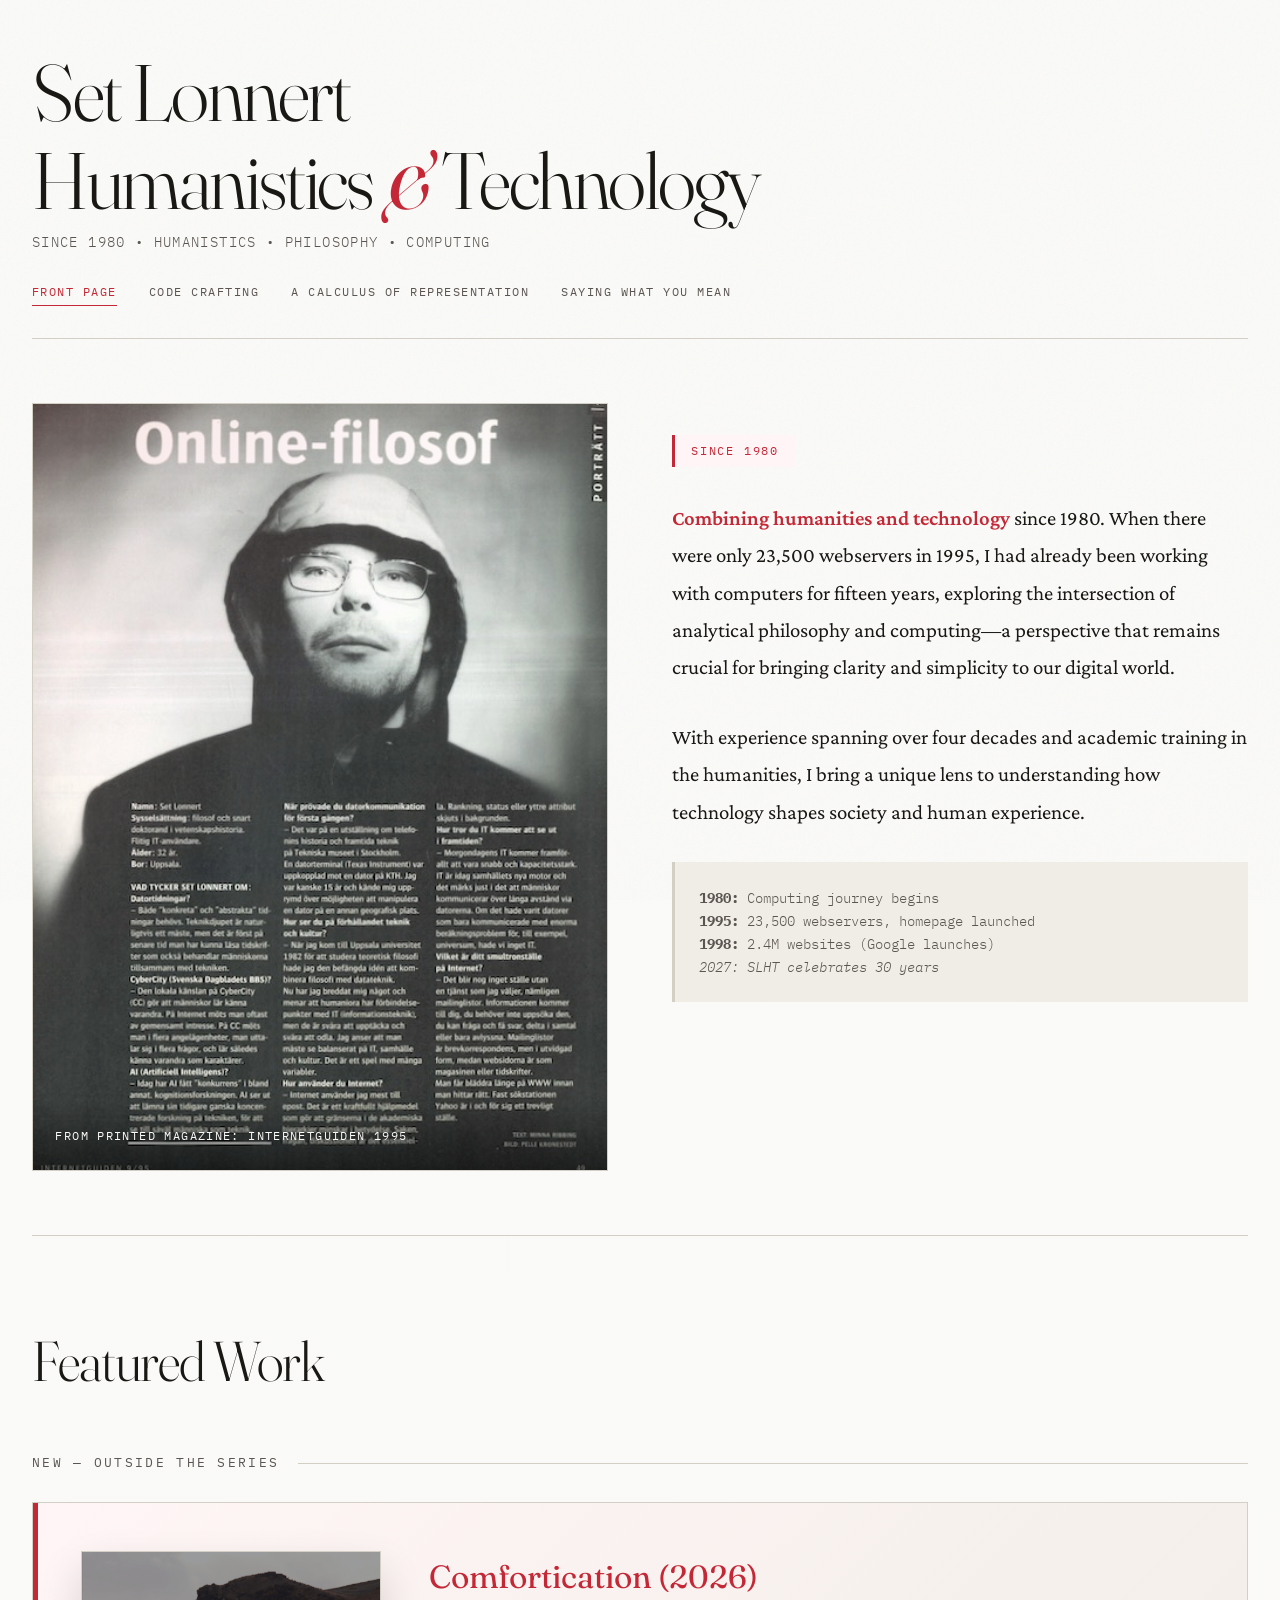
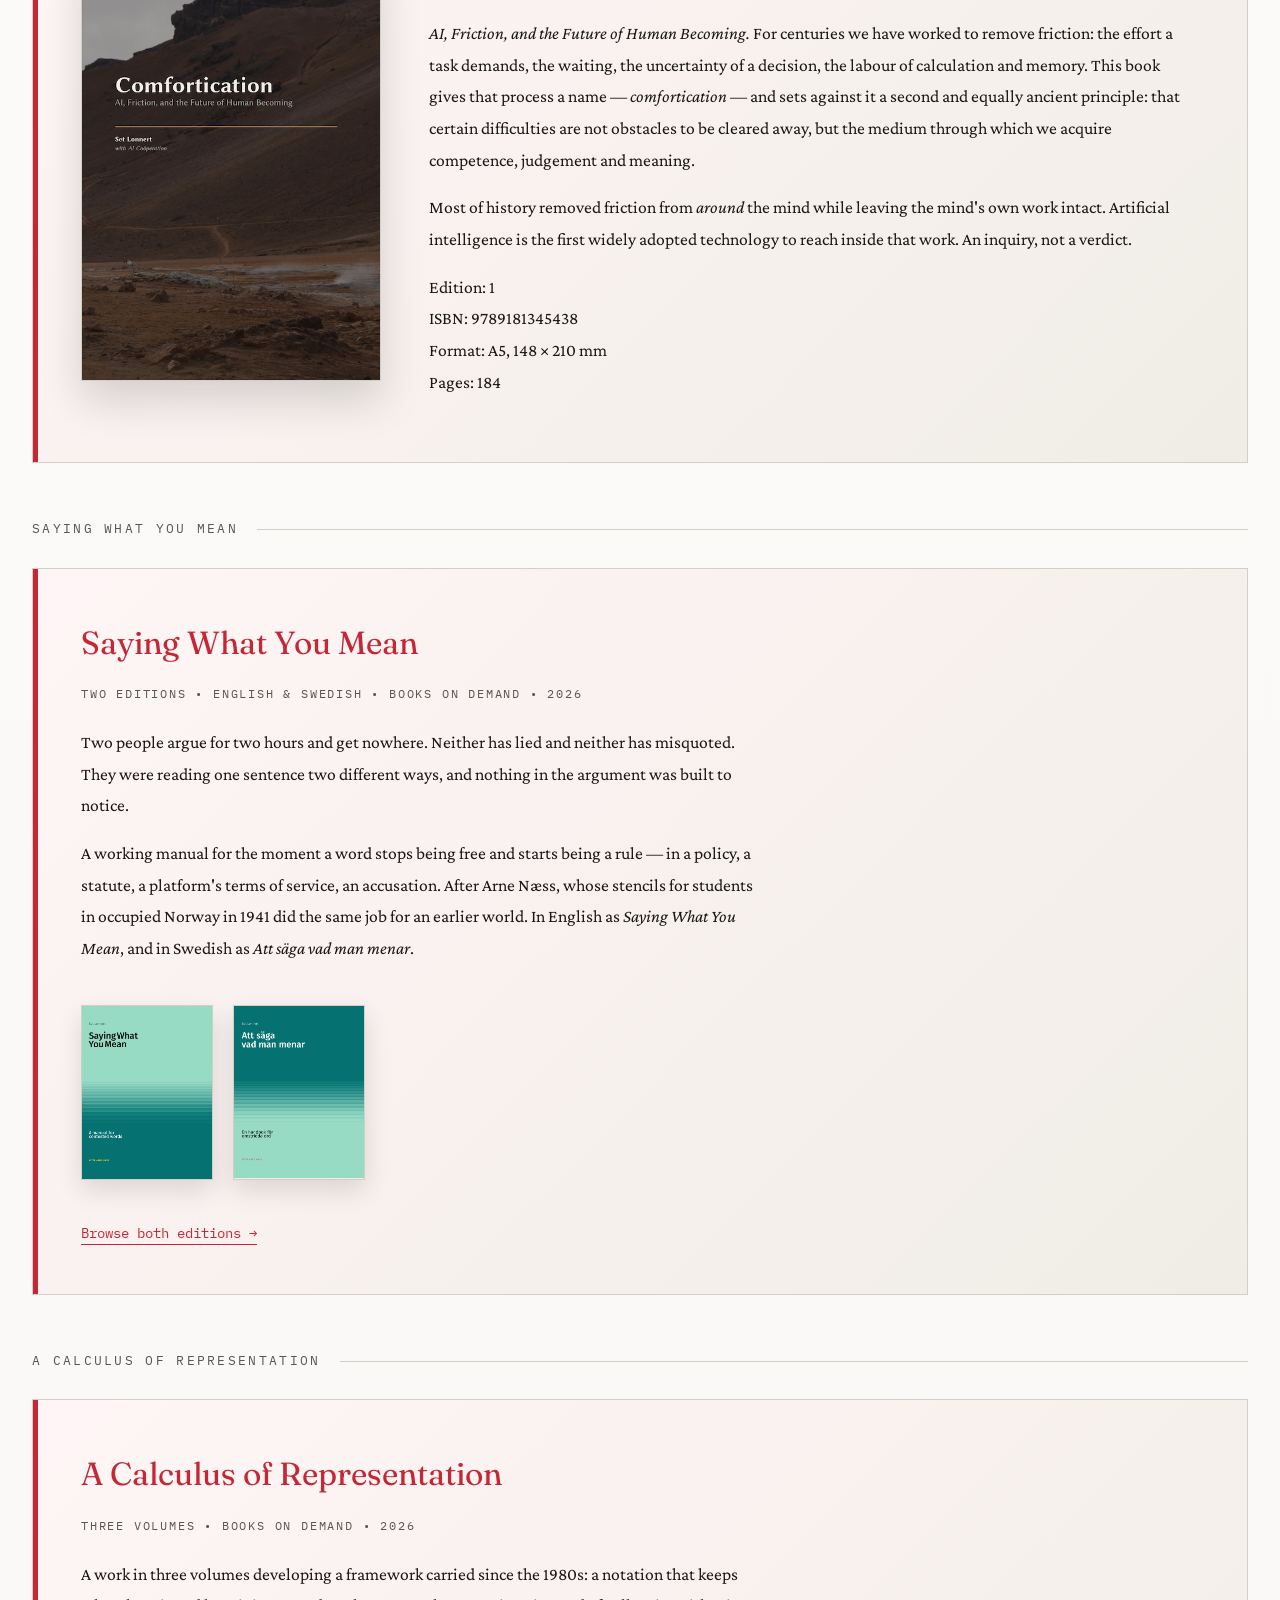
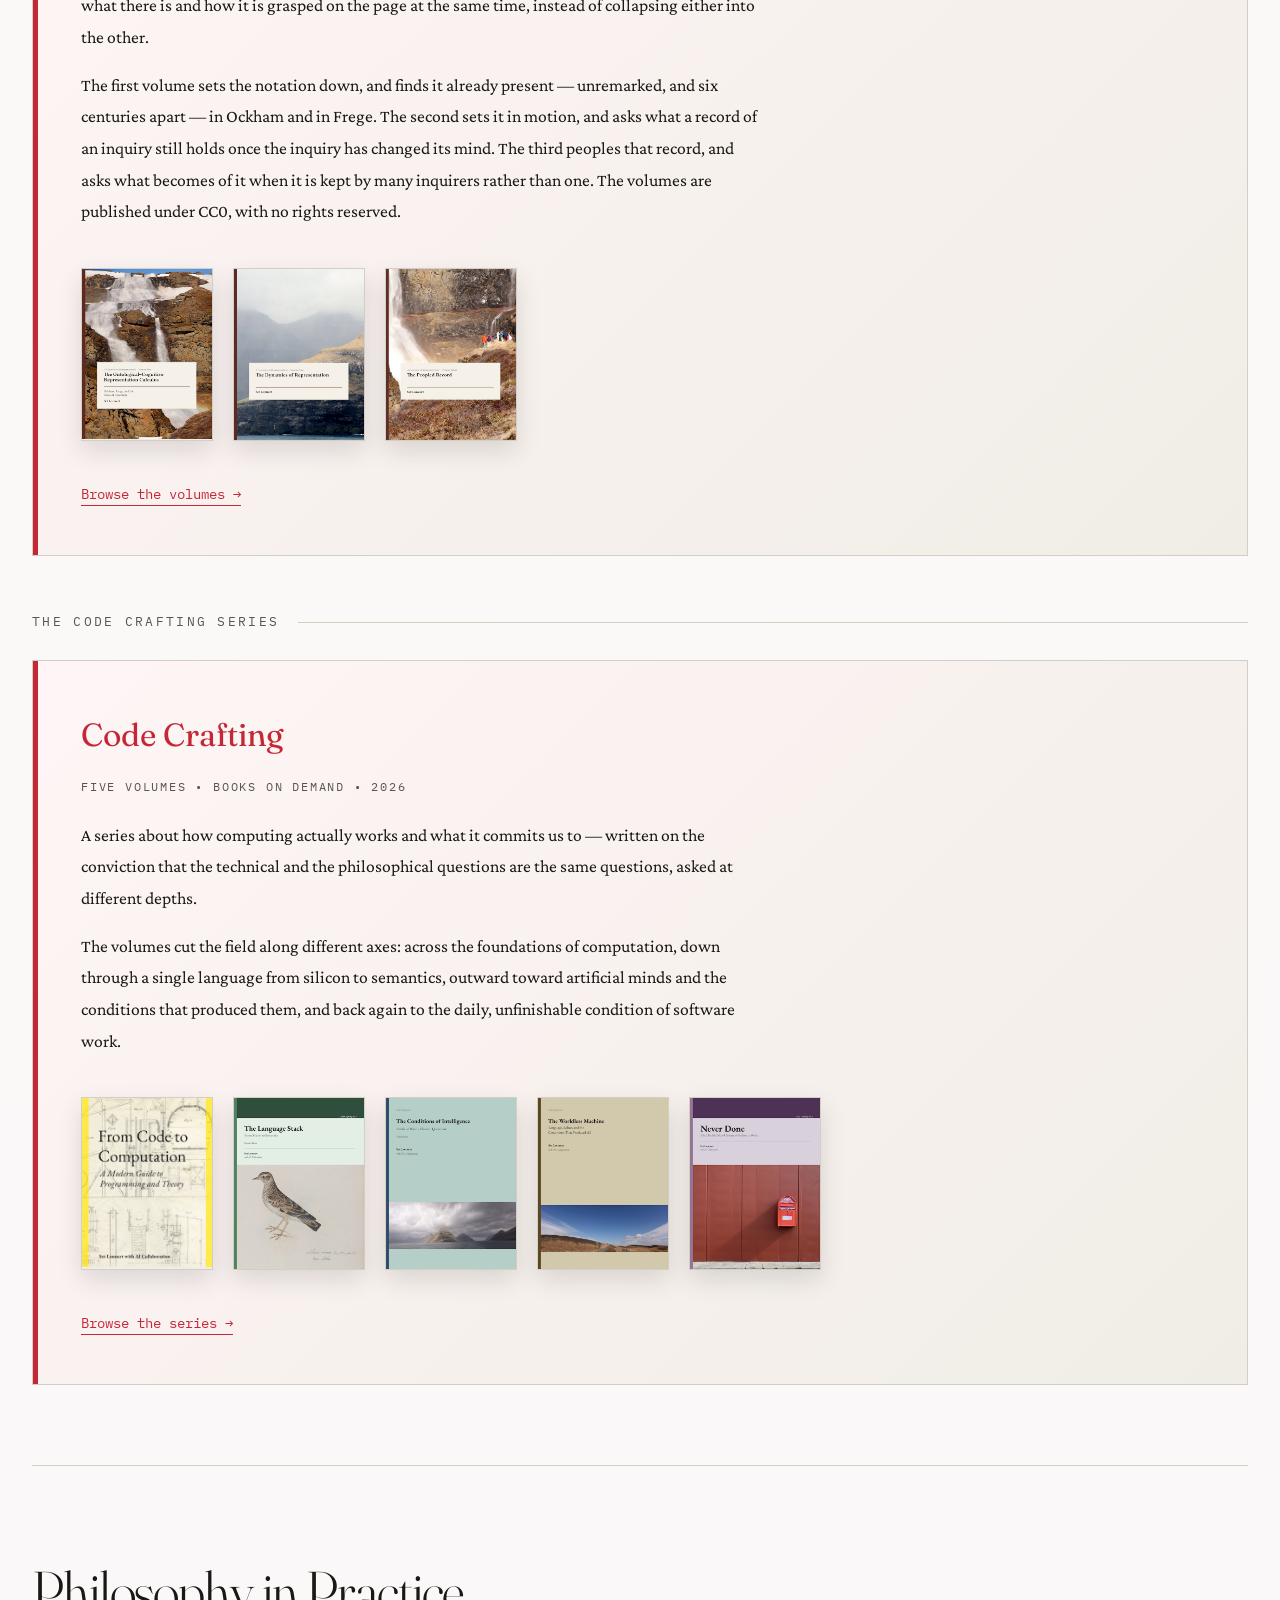
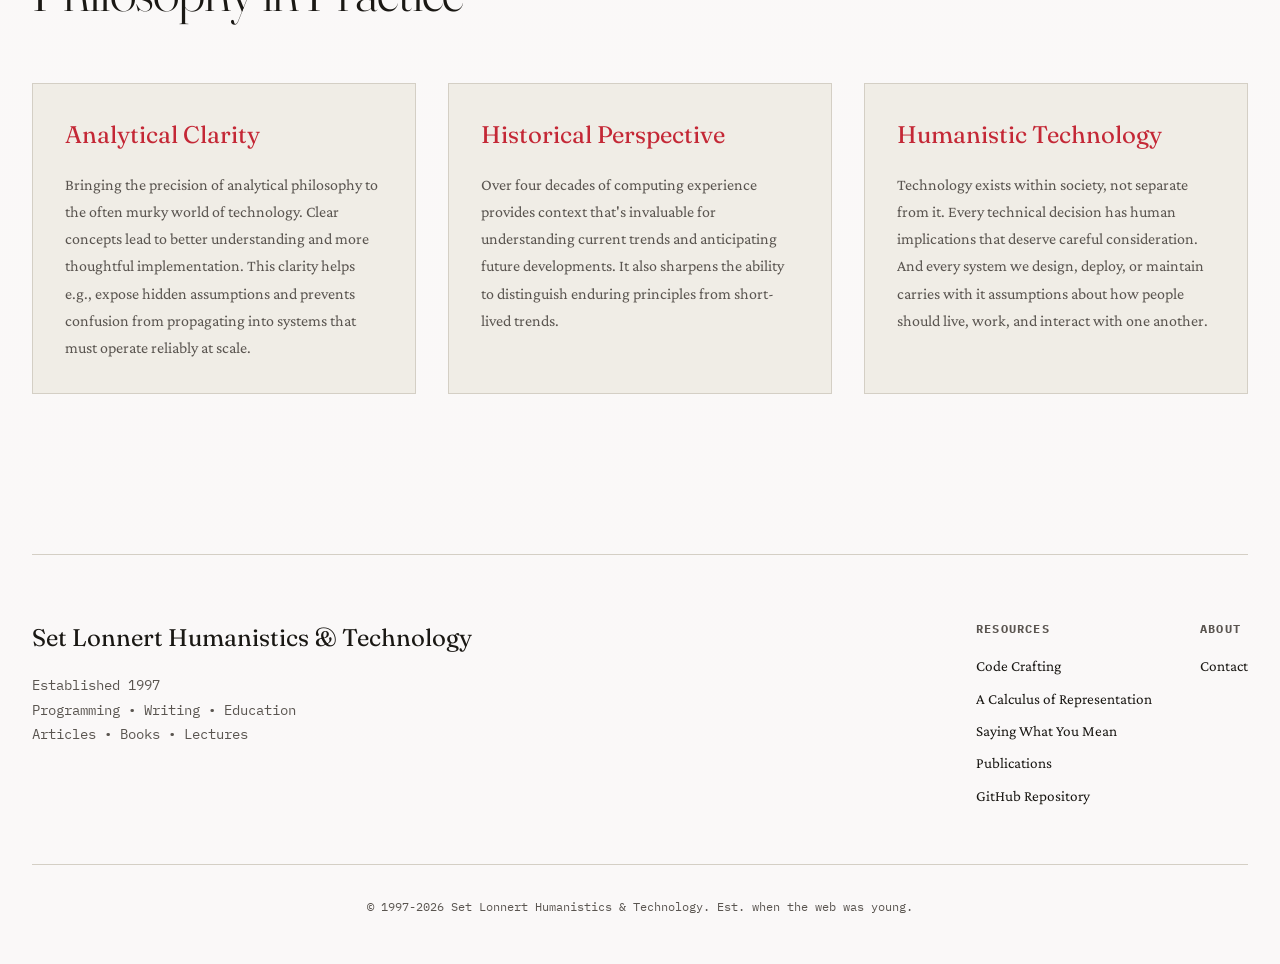
==== index.html @ b5f400db "Update index.html" ====
<!DOCTYPE html>
<html lang="en">
<head>
    <meta charset="UTF-8">
    <meta name="viewport" content="width=device-width, initial-scale=1.0">
    <title>Set Lonnert - Humanistics & Technology</title>
    <link rel="preconnect" href="https://fonts.googleapis.com">
    <link rel="preconnect" href="https://fonts.gstatic.com" crossorigin>
    <link href="https://fonts.googleapis.com/css2?family=Fraunces:ital,opsz,wght@0,9..144,300;0,9..144,400;0,9..144,600;1,9..144,300&family=IBM+Plex+Mono:wght@300;400;500&family=Crimson+Pro:wght@300;400;600&display=swap" rel="stylesheet">
    <link rel="stylesheet" href="assets/css/site.css">
</head>
<body>
    <div class="container">
        <header>
            <h1 class="site-title">Set Lonnert<br>Humanistics <span class="ampersand">&</span> Technology</h1>
            <p class="site-subtitle">Since 1980 • Humanistics • Philosophy • Computing</p>
            <nav class="site-nav">
                <a href="index.html" aria-current="page">Front Page</a>
                <a href="code-crafting.html">Code Crafting</a>
                <a href="calculus-representation.html">A Calculus of Representation</a>
                <a href="saying.html">Saying What You Mean</a>
            </nav>
        </header>

        <section class="hero">
            <div class="hero-image">
                <img src="https://feyerabend.github.io/assets/images/set.jpg" alt="Set Lonnert">
                <div class="hero-image-caption"><span>From Printed Magazine: Internetguiden 1995</span></div>
            </div>
            <div class="hero-content">
                <span class="intro-label">Since 1980</span>
                <p class="intro-text">
                    <strong>Combining humanities and technology</strong> since 1980. 
                    When there were only 23,500 webservers in 1995, I had already been working with computers 
                    for fifteen years, exploring the intersection of analytical philosophy and computing—a 
                    perspective that remains crucial for bringing clarity and simplicity to our digital world.
                </p>
                <p class="intro-text">
                    With experience spanning over four decades and academic training in the humanities, 
                    I bring a unique lens to understanding how technology shapes society and human experience.
                </p>
                <div class="timeline-note">
                    <strong>1980:</strong> Computing journey begins<br>
                    <strong>1995:</strong> 23,500 webservers, homepage launched<br>
                    <strong>1998:</strong> 2.4M websites (Google launches)<br>
                    <em>2027:</em> <em>SLHT celebrates 30 years</em><br>
                </div>
            </div>
        </section>

        <section class="featured">
            <h2 class="section-header">Featured Work</h2>

            <h3 class="featured-group-label">New — Outside the Series</h3>

            <div class="featured-book" id="comfortication">
                <div class="book-cover-wrap">
                    <!-- <span class="coming-soon-badge">Coming Soon</span> -->
                    <!-- <span class="draft-badge">Planned</span> -->
                    <div class="book-cover" style="cursor: default;">
                        <img src="assets/images/cover-comfortication.png" alt="Comfortication - cover">
                    </div>
                </div>
                <div class="book-details">
                    <h3>Comfortication (2026)</h3>
                    <p>
                        <em>AI, Friction, and the Future of Human Becoming.</em>
                        For centuries we have worked to remove friction: the effort a task demands,
                        the waiting, the uncertainty of a decision, the labour of calculation and
                        memory. This book gives that process a name — <em>comfortication</em> — and
                        sets against it a second and equally ancient principle: that certain
                        difficulties are not obstacles to be cleared away, but the medium through
                        which we acquire competence, judgement and meaning.
                    </p>
                    <p>
                        Most of history removed friction from <em>around</em> the mind while leaving
                        the mind's own work intact. Artificial intelligence is the first widely
                        adopted technology to reach inside that work. An inquiry, not a verdict.
                    </p>
                    <p>
                        Edition: 1<br />
                        ISBN: 9789181345438<br />
                        Format: A5, 148 × 210 mm<br />
                        Pages: 184<br />
                    </p>
                </div>
            </div>

            <h3 class="featured-group-label">Saying What You Mean</h3>

            <div class="series-card" id="saying">
                <h3>Saying What You Mean</h3>
                <span class="series-count">Two editions • English &amp; Swedish • Books on Demand • 2026</span>
                <p>
                    Two people argue for two hours and get nowhere. Neither has lied and
                    neither has misquoted. They were reading one sentence two different
                    ways, and nothing in the argument was built to notice.
                </p>
                <p>
                    A working manual for the moment a word stops being free and starts being
                    a rule — in a policy, a statute, a platform's terms of service, an
                    accusation. After Arne N&aelig;ss, whose stencils for students in occupied
                    Norway in 1941 did the same job for an earlier world. In English as
                    <em>Saying What You Mean</em>, and in Swedish as <em>Att säga vad man
                    menar</em>.
                </p>

                <div class="cover-strip">
                    <a href="saying.html#saying" title="Saying What You Mean">
                        <img src="assets/images/cover-saying.png" alt="Saying What You Mean - cover">
                    </a>
                    <a href="saying.html#att-saga" title="Att säga vad man menar">
                        <img src="assets/images/cover-att-saga.png" alt="Att säga vad man menar - cover">
                    </a>
                </div>

                <a href="saying.html">Browse both editions →</a>
            </div>

            <h3 class="featured-group-label">A Calculus of Representation</h3>

            <div class="series-card" id="calculus">
                <h3>A Calculus of Representation</h3>
                <span class="series-count">Three volumes • Books on Demand • 2026</span>
                <p>
                    A work in three volumes developing a framework carried since the 1980s: a
                    notation that keeps what there is and how it is grasped on the page at
                    the same time, instead of collapsing either into the other.
                </p>
                <p>
                    The first volume sets the notation down, and finds it already present —
                    unremarked, and six centuries apart — in Ockham and in Frege. The second
                    sets it in motion, and asks what a record of an inquiry still holds once
                    the inquiry has changed its mind. The third peoples that record, and asks
                    what becomes of it when it is kept by many inquirers rather than one.
                    The volumes are published under CC0, with no rights reserved.
                </p>

                <div class="cover-strip">
                    <a href="calculus-representation.html" title="The Ontological–Cognitive Representation Calculus">
                        <img src="assets/images/cover-ocrc-i.png" alt="The Ontological–Cognitive Representation Calculus - cover">
                    </a>
                    <a href="calculus-representation.html" title="The Dynamics of Representation">
                        <img src="assets/images/cover-ocrc-ii.png" alt="The Dynamics of Representation - cover">
                    </a>
                    <a href="calculus-representation.html" title="The Peopled Record">
                        <img src="assets/images/cover-ocrc-iii.png" alt="The Peopled Record - cover">
                    </a>
                </div>

                <a href="calculus-representation.html">Browse the volumes →</a>
            </div>

            <h3 class="featured-group-label">The Code Crafting Series</h3>

            <div class="series-card">
                <h3>Code Crafting</h3>
                <span class="series-count">Five volumes • Books on Demand • 2026</span>
                <p>
                    A series about how computing actually works and what it commits us to —
                    written on the conviction that the technical and the philosophical questions
                    are the same questions, asked at different depths.
                </p>
                <p>
                    The volumes cut the field along different axes: across the foundations of
                    computation, down through a single language from silicon to semantics,
                    outward toward artificial minds and the conditions that produced them, and
                    back again to the daily, unfinishable condition of software work.
                </p>

                <div class="cover-strip">
                    <a href="code-crafting.html" title="From Code to Computation">
                        <img src="assets/images/omslag.jpg" alt="From Code to Computation - cover">
                    </a>
                    <a href="code-crafting.html" title="The Language Stack">
                        <img src="assets/images/cover4.png" alt="The Language Stack - cover">
                    </a>
                    <a href="code-crafting.html" title="The Conditions of Intelligence">
                        <img src="assets/images/cover2.png" alt="The Conditions of Intelligence - cover">
                    </a>
                    <a href="code-crafting.html" title="The Worldless Machine">
                        <img src="assets/images/cover3.png" alt="The Worldless Machine - cover">
                    </a>
                    <a href="code-crafting.html" title="Never Done">
                        <img src="assets/images/cover5.png" alt="Never Done - cover">
                    </a>
                </div>

                <a href="code-crafting.html">Browse the series →</a>
            </div>
        </section>

        <section class="philosophy">
            <h2 class="section-header">Philosophy in Practice</h2>
            <div class="philosophy-grid">
                <div class="philosophy-card">
                    <h3>Analytical Clarity</h3>
                    <p>
                        Bringing the precision of analytical philosophy to the often murky world of technology. 
                        Clear concepts lead to better understanding and more thoughtful implementation.
                        This clarity helps e.g., expose hidden assumptions and prevents confusion from propagating
                        into systems that must operate reliably at scale.
                    </p>
                </div>
                <div class="philosophy-card">
                    <h3>Historical Perspective</h3>
                    <p>
                        Over four decades of computing experience provides context that's invaluable for 
                        understanding current trends and anticipating future developments.
                        It also sharpens the ability to distinguish enduring principles from short-lived trends.
                    </p>
                </div>
                <div class="philosophy-card">
                    <h3>Humanistic Technology</h3>
                    <p>
                        Technology exists within society, not separate from it. Every technical decision
                        has human implications that deserve careful consideration. And every system we design,
                        deploy, or maintain carries with it assumptions about how people should live, work,
                        and interact with one another.
                    </p>
                </div>
            </div>
        </section>

        <footer>
            <div class="footer-content">
                <div class="footer-brand">
                    <h4>Set Lonnert Humanistics & Technology</h4>
                    <p>
                        Established 1997<br>
                        Programming • Writing • Education<br>
                        Articles • Books • Lectures
                    </p>
                </div>
                <div class="footer-links">
                    <div class="footer-column">
                        <h5>Resources</h5>
                        <a href="code-crafting.html">Code Crafting</a>
                        <a href="calculus-representation.html">A Calculus of Representation</a>
                        <a href="saying.html">Saying What You Mean</a>
                        <a href="https://feyerabend.github.io/assets/pdfs/publ.pdf" target="_blank">Publications</a>
                        <a href="https://github.com/Feyerabend/cc/tree/main" target="_blank">GitHub Repository</a>
                    </div>
                    <div class="footer-column">
                        <h5>About</h5>
                        <!--<a href="#">Background</a>-->
                        <a href="mailto:setlonnert@gmail.com">Contact</a>
                    </div>
                </div>
            </div>
            <div class="copyright">
                © 1997-2026 Set Lonnert Humanistics & Technology. Est. when the web was young.
            </div>
        </footer>
    </div>

    <script src="assets/js/site.js"></script>
</body>
</html>
---- assets/css/site.css ----
/* =====================================================================
   Set Lonnert — Humanistics & Technology
   Shared stylesheet for index.html and code-crafting.html.
   Extracted from index.html so the two pages cannot drift apart.
   ===================================================================== */

:root {
    --bg-primary: #fafaf8;
    --bg-secondary: #f0ede6;
    --text-primary: #1a1814;
    --text-secondary: #5a5550;
    --accent: #c42836;
    --accent-soft: #db5a65;
    --border: #d4cfc5;
    --highlight: #fff5f6;
    --red-tint: rgba(196, 40, 54, 0.03);
    --fpw: 320px;
    --fph: 453px;
}

* {
    margin: 0;
    padding: 0;
    box-sizing: border-box;
}

body {
    font-family: 'Crimson Pro', serif;
    background: linear-gradient(180deg, var(--bg-primary) 0%, #faf8f8 100%);
    color: var(--text-primary);
    line-height: 1.6;
    overflow-x: hidden;
}

/* Animated grain texture */
body::before {
    content: '';
    position: fixed;
    top: 0;
    left: 0;
    width: 100%;
    height: 100%;
    opacity: 0.03;
    z-index: 1;
    pointer-events: none;
    background-image: url("data:image/svg+xml,%3Csvg viewBox='0 0 400 400' xmlns='http://www.w3.org/2000/svg'%3E%3Cfilter id='noiseFilter'%3E%3CfeTurbulence type='fractalNoise' baseFrequency='0.9' numOctaves='4' stitchTiles='stitch'/%3E%3C/filter%3E%3Crect width='100%25' height='100%25' filter='url(%23noiseFilter)'/%3E%3C/svg%3E");
    animation: grain 8s steps(10) infinite;
}

@keyframes grain {
    0%, 100% { transform: translate(0, 0); }
    10% { transform: translate(-5%, -10%); }
    20% { transform: translate(-15%, 5%); }
    30% { transform: translate(7%, -25%); }
    40% { transform: translate(-5%, 25%); }
    50% { transform: translate(-15%, 10%); }
    60% { transform: translate(15%, 0%); }
    70% { transform: translate(0%, 15%); }
    80% { transform: translate(3%, 35%); }
    90% { transform: translate(-10%, 10%); }
}

.container {
    max-width: 1400px;
    margin: 0 auto;
    padding: 0 2rem;
    position: relative;
    z-index: 2;
}

/* Header */
header {
    padding: 3rem 0 2rem;
    border-bottom: 1px solid var(--border);
    animation: slideDown 0.8s ease-out;
}

@keyframes slideDown {
    from {
        opacity: 0;
        transform: translateY(-20px);
    }
    to {
        opacity: 1;
        transform: translateY(0);
    }
}

.site-title {
    font-family: 'Fraunces', serif;
    font-size: clamp(2.5rem, 8vw, 5rem);
    font-weight: 300;
    letter-spacing: -0.03em;
    line-height: 1.1;
    margin-bottom: 0.5rem;
    font-variation-settings: "opsz" 144;
}

.site-title .ampersand {
    font-style: italic;
    color: var(--accent);
    font-weight: 400;
}

.site-subtitle {
    font-family: 'IBM Plex Mono', monospace;
    font-size: 0.85rem;
    font-weight: 300;
    letter-spacing: 0.1em;
    text-transform: uppercase;
    color: var(--text-secondary);
    margin-top: 0.5rem;
}

/* Hero Section */
.hero {
    padding: 4rem 0;
    display: grid;
    grid-template-columns: 1fr 1fr;
    gap: 4rem;
    align-items: start;
    animation: fadeIn 1s ease-out 0.3s both;
}

@keyframes fadeIn {
    from {
        opacity: 0;
        transform: translateY(30px);
    }
    to {
        opacity: 1;
        transform: translateY(0);
    }
}

.hero-image {
    position: relative;
    aspect-ratio: 3/4;
    overflow: hidden;
    border: 1px solid var(--border);
    background: var(--bg-secondary);
}

.hero-image img {
    width: 100%;
    height: 100%;
    object-fit: cover;
    filter: grayscale(20%) contrast(1.05);
    transition: transform 0.6s ease;
}

.hero-image:hover img {
    transform: scale(1.03);
}

.hero-image::after {
    content: '';
    position: absolute;
    top: 0;
    left: 0;
    right: 0;
    bottom: 0;
    background: linear-gradient(135deg, rgba(196, 40, 54, 0.12) 0%, transparent 50%);
    pointer-events: none;
}

.hero-image-caption {
    position: absolute;
    bottom: 0;
    left: 0;
    right: 0;
    background: linear-gradient(to top, rgba(0,0,0,0.52) 0%, transparent 100%);
    padding: 1.4rem;
    pointer-events: none;
}

.hero-image-caption span {
    font-family: 'IBM Plex Mono', monospace;
    font-size: 0.72rem;
    letter-spacing: 0.12em;
    text-transform: uppercase;
    color: #fafaf8;
}

.hero-content {
    padding-top: 2rem;
}

.intro-label {
    font-family: 'IBM Plex Mono', monospace;
    font-size: 0.75rem;
    letter-spacing: 0.15em;
    text-transform: uppercase;
    color: var(--accent);
    margin-bottom: 2rem;
    display: inline-block;
    padding: 0.4rem 1rem;
    background: var(--highlight);
    border-left: 3px solid var(--accent);
}

.intro-text {
    font-size: clamp(1.1rem, 2vw, 1.3rem);
    line-height: 1.8;
    margin-bottom: 2rem;
    color: var(--text-primary);
}

.intro-text strong {
    font-weight: 600;
    color: var(--accent);
}

.timeline-note {
    font-family: 'IBM Plex Mono', monospace;
    font-size: 0.9rem;
    color: var(--text-secondary);
    padding: 1.5rem;
    background: var(--bg-secondary);
    border-left: 3px solid var(--border);
    margin: 2rem 0;
    font-weight: 300;
}

/* Featured Work */
.featured {
    padding: 5rem 0;
    border-top: 1px solid var(--border);
    animation: fadeIn 1s ease-out 0.6s both;
}

.section-header {
    font-family: 'Fraunces', serif;
    font-size: clamp(2rem, 5vw, 3.5rem);
    font-weight: 300;
    margin-bottom: 3rem;
    letter-spacing: -0.02em;
    font-variation-settings: "opsz" 120;
}

.featured-group-label {
    font-family: 'IBM Plex Mono', monospace;
    font-size: 0.8rem;
    font-weight: 400;
    letter-spacing: 0.18em;
    text-transform: uppercase;
    color: var(--text-secondary);
    margin: 3.5rem 0 1.75rem;
    display: flex;
    align-items: center;
    gap: 1.2rem;
}

.featured-group-label::after {
    content: '';
    flex: 1;
    height: 1px;
    background: var(--border);
}

.featured-group-label:first-of-type {
    margin-top: 0;
}

.featured-book {
    display: grid;
    grid-template-columns: 300px 1fr;
    gap: 3rem;
    padding: 3rem;
    background: linear-gradient(135deg, var(--highlight) 0%, var(--bg-secondary) 100%);
    border: 1px solid var(--border);
    position: relative;
    transition: transform 0.3s ease;
    box-shadow: 0 0 0 0 rgba(196, 40, 54, 0);
}

.featured-book:hover {
    transform: translateY(-5px);
    box-shadow: 0 10px 40px rgba(196, 40, 54, 0.08);
}

.featured-book::before {
    content: '';
    position: absolute;
    top: 0;
    left: 0;
    width: 5px;
    height: 100%;
    background: var(--accent);
}

.book-cover {
    border: 1px solid var(--border);
    box-shadow: 0 20px 40px rgba(0,0,0,0.15);
    overflow: hidden;
    position: relative;
    cursor: pointer;
}

.book-cover img {
    width: 100%;
    height: auto;
    display: block;
    transition: transform 0.5s ease;
}

.book-cover:hover img {
    transform: scale(1.03);
}

.book-cover-hint {
    position: absolute;
    inset: 0;
    background: linear-gradient(to top, rgba(0,0,0,0.58) 0%, transparent 55%);
    display: flex;
    align-items: flex-end;
    padding: 1.4rem;
    opacity: 0;
    transition: opacity 0.3s ease;
    pointer-events: none;
}

.book-cover:hover .book-cover-hint {
    opacity: 1;
}

.book-cover-hint span {
    font-family: 'IBM Plex Mono', monospace;
    font-size: 0.72rem;
    letter-spacing: 0.12em;
    text-transform: uppercase;
    color: #fafaf8;
}

/* ── Flipbook modal ── */
.flip-modal {
    display: none;
    position: fixed;
    inset: 0;
    z-index: 9000;
    background: rgba(8,6,4,0.90);
    align-items: center;
    justify-content: center;
    padding: 1rem;
}

.flip-modal.open { display: flex; }

.flip-inner {
    position: relative;
    display: flex;
    flex-direction: column;
    align-items: center;
    gap: 1.2rem;
    max-width: 100%;
}

.flip-close {
    position: absolute;
    top: -2.6rem;
    right: 0;
    background: none;
    border: 1px solid rgba(255,255,255,0.22);
    color: rgba(255,255,255,0.65);
    font-size: 1.1rem;
    line-height: 1;
    padding: 0.3rem 0.8rem;
    cursor: pointer;
    font-family: 'IBM Plex Mono', monospace;
    transition: border-color 0.2s, color 0.2s;
}

.flip-close:hover { border-color: var(--accent-soft); color: #fafaf8; }

.flip-loading {
    display: flex;
    flex-direction: column;
    align-items: center;
    gap: 1rem;
    padding: 3rem 4rem;
}

.flip-prog-track {
    width: 220px;
    height: 2px;
    background: rgba(255,255,255,0.12);
    overflow: hidden;
}

.flip-prog-bar {
    height: 100%;
    width: 0%;
    background: var(--accent);
    transition: width 0.25s ease;
}

.flip-loading-msg {
    font-family: 'IBM Plex Mono', monospace;
    font-size: 0.73rem;
    color: rgba(255,255,255,0.45);
    letter-spacing: 0.08em;
}

.flip-book-wrap {
    display: none;
    flex-direction: column;
    align-items: center;
    gap: 1.2rem;
}

.flip-spread {
    display: flex;
    position: relative;
    box-shadow: 0 40px 80px rgba(0,0,0,0.55);
}

.flip-page {
    width: var(--fpw);
    height: var(--fph);
    overflow: hidden;
    background: #fefefc;
    position: relative;
    flex-shrink: 0;
}

.flip-page img {
    width: 100%;
    height: 100%;
    object-fit: contain;
    display: block;
}

.flip-pl { box-shadow: inset -5px 0 16px rgba(0,0,0,0.08); }
.flip-pr { box-shadow: inset  5px 0 16px rgba(0,0,0,0.08); }
.flip-blank { background: linear-gradient(110deg, #f4f0e8 0%, #e8e2d4 100%); }

.flip-spine {
    width: 10px;
    flex-shrink: 0;
    background: linear-gradient(90deg, #7a6a50 0%, #b89a68 45%, #7a6a50 100%);
    box-shadow: 0 0 10px rgba(0,0,0,0.4);
}

.flip-pnum {
    position: absolute;
    bottom: 9px;
    font-family: 'IBM Plex Mono', monospace;
    font-size: 0.62rem;
    color: #bbb;
    pointer-events: none;
}

.flip-pl .flip-pnum { left: 12px; }
.flip-pr .flip-pnum { right: 12px; }

.flip-leaf {
    position: absolute;
    top: 0;
    height: var(--fph);
    transform-style: preserve-3d;
    pointer-events: none;
    z-index: 20;
    will-change: transform;
}

.flip-face {
    position: absolute;
    inset: 0;
    backface-visibility: hidden;
    -webkit-backface-visibility: hidden;
    overflow: hidden;
    background: #fefefc;
}

.flip-face img {
    width: 100%;
    height: 100%;
    object-fit: contain;
    display: block;
}

.flip-face-back { transform: rotateY(180deg); }

.flip-shade {
    position: absolute;
    inset: 0;
    pointer-events: none;
    z-index: 15;
    opacity: 0;
    transition: opacity 0.35s ease;
}

.flip-controls {
    display: flex;
    align-items: center;
    gap: 1.6rem;
}

.flip-nav {
    background: none;
    border: 1px solid rgba(255,255,255,0.18);
    padding: 0.5rem 1.2rem;
    font-family: 'IBM Plex Mono', monospace;
    font-size: 0.73rem;
    letter-spacing: 0.06em;
    cursor: pointer;
    color: rgba(255,255,255,0.7);
    transition: border-color 0.2s, color 0.2s;
}

.flip-nav:hover:not(:disabled) { border-color: var(--accent-soft); color: #fafaf8; }
.flip-nav:disabled { opacity: 0.22; cursor: not-allowed; }

.flip-info {
    font-family: 'IBM Plex Mono', monospace;
    font-size: 0.7rem;
    color: rgba(255,255,255,0.38);
    min-width: 110px;
    text-align: center;
}

@media (max-width: 580px) {
    .flip-pl, .flip-spine { display: none !important; }
}

.book-cover-wrap {
    position: relative;
}

.coming-soon-badge {
    position: absolute;
    top: -1rem;
    right: -1rem;
    z-index: 10;
    background: var(--accent);
    color: #fafaf8;
    font-family: 'IBM Plex Mono', monospace;
    font-size: 0.68rem;
    letter-spacing: 0.12em;
    text-transform: uppercase;
    padding: 0.45rem 0.9rem;
    box-shadow: 0 4px 16px rgba(196, 40, 54, 0.35);
}

/* A softer, earlier-stage badge — weaker than "Coming Soon":
   not yet announced or submitted, still being written. */
.draft-badge {
    position: absolute;
    top: -1rem;
    right: -1rem;
    z-index: 10;
    background: var(--bg-secondary);
    color: var(--text-secondary);
    border: 1px dashed var(--border);
    font-family: 'IBM Plex Mono', monospace;
    font-size: 0.68rem;
    letter-spacing: 0.12em;
    text-transform: uppercase;
    padding: 0.45rem 0.9rem;
    box-shadow: 0 2px 8px rgba(0,0,0,0.05);
}

.book-details h3 {
    font-family: 'Fraunces', serif;
    font-size: 2rem;
    font-weight: 400;
    margin-bottom: 1rem;
    color: var(--accent);
}

.book-details p {
    font-size: 1.1rem;
    line-height: 1.8;
    margin-bottom: 1rem;
}

.book-details a {
    font-family: 'IBM Plex Mono', monospace;
    font-size: 0.85rem;
    color: var(--accent);
    text-decoration: none;
    border-bottom: 1px solid var(--accent);
    padding-bottom: 2px;
    transition: all 0.3s ease;
}

.book-details a:hover {
    color: var(--text-primary);
    border-bottom-color: var(--text-primary);
}

/* Companion note bridging the two AI books */
.diptych-note {
    max-width: 760px;
    margin: 3rem auto;
    padding: 2rem 2.5rem;
    text-align: center;
    border-top: 1px solid var(--border);
    border-bottom: 1px solid var(--border);
    background: var(--red-tint);
}

.diptych-note .diptych-label {
    font-family: 'IBM Plex Mono', monospace;
    font-size: 0.75rem;
    letter-spacing: 0.15em;
    text-transform: uppercase;
    color: var(--accent);
    margin-bottom: 1.5rem;
    display: block;
}

.diptych-note p {
    font-size: 1.05rem;
    line-height: 1.8;
    color: var(--text-secondary);
    margin-bottom: 1rem;
}

.diptych-note p:last-child {
    margin-bottom: 0;
}

.diptych-note em {
    font-style: italic;
    color: var(--text-primary);
}

/* Philosophy Section */
.philosophy {
    padding: 5rem 0;
    border-top: 1px solid var(--border);
    animation: fadeIn 1s ease-out 0.9s both;
}

.philosophy-grid {
    display: grid;
    grid-template-columns: repeat(auto-fit, minmax(300px, 1fr));
    gap: 2rem;
    margin-top: 2rem;
}

.philosophy-card {
    padding: 2rem;
    background: var(--bg-secondary);
    border: 1px solid var(--border);
    transition: all 0.3s ease;
    position: relative;
}

.philosophy-card::before {
    content: '';
    position: absolute;
    top: 0;
    left: 0;
    width: 100%;
    height: 3px;
    background: var(--accent);
    transform: scaleX(0);
    transform-origin: left;
    transition: transform 0.3s ease;
}

.philosophy-card:hover::before {
    transform: scaleX(1);
}

.philosophy-card:hover {
    transform: translateY(-3px);
    box-shadow: 0 10px 30px rgba(196, 40, 54, 0.1);
    background: linear-gradient(135deg, var(--highlight) 0%, var(--bg-secondary) 100%);
}

.philosophy-card h3 {
    font-family: 'Fraunces', serif;
    font-size: 1.5rem;
    font-weight: 400;
    margin-bottom: 1rem;
    color: var(--accent);
}

.philosophy-card p {
    font-size: 1rem;
    line-height: 1.7;
    color: var(--text-secondary);
}

/* Footer */
footer {
    padding: 4rem 0 3rem;
    border-top: 1px solid var(--border);
    margin-top: 5rem;
    animation: fadeIn 1s ease-out 1.2s both;
}

.footer-content {
    display: flex;
    justify-content: space-between;
    align-items: flex-start;
    flex-wrap: wrap;
    gap: 3rem;
}

.footer-brand {
    flex: 1;
    min-width: 250px;
}

.footer-brand h4 {
    font-family: 'Fraunces', serif;
    font-size: 1.5rem;
    font-weight: 400;
    margin-bottom: 1rem;
}

.footer-brand p {
    font-family: 'IBM Plex Mono', monospace;
    font-size: 0.85rem;
    color: var(--text-secondary);
    line-height: 1.8;
}

.footer-links {
    display: flex;
    gap: 3rem;
}

.footer-column h5 {
    font-family: 'IBM Plex Mono', monospace;
    font-size: 0.75rem;
    letter-spacing: 0.1em;
    text-transform: uppercase;
    margin-bottom: 1rem;
    color: var(--text-secondary);
}

.footer-column a {
    display: block;
    font-size: 0.95rem;
    color: var(--text-primary);
    text-decoration: none;
    margin-bottom: 0.5rem;
    transition: color 0.3s ease;
}

.footer-column a:hover {
    color: var(--accent);
}

.copyright {
    margin-top: 3rem;
    padding-top: 2rem;
    border-top: 1px solid var(--border);
    font-family: 'IBM Plex Mono', monospace;
    font-size: 0.75rem;
    color: var(--text-secondary);
    text-align: center;
}

/* Responsive */
@media (max-width: 1024px) {
    .hero {
        grid-template-columns: 1fr;
        gap: 3rem;
    }

    .featured-book {
        grid-template-columns: 1fr;
        gap: 2rem;
    }

    .book-cover {
        max-width: 300px;
        margin: 0 auto;
    }
}

@media (max-width: 768px) {
    .container {
        padding: 0 1.5rem;
    }

    header {
        padding: 2rem 0 1.5rem;
    }

    .hero {
        padding: 3rem 0;
    }

    .featured, .philosophy {
        padding: 3rem 0;
    }

    .philosophy-grid {
        grid-template-columns: 1fr;
    }

    .footer-links {
        flex-direction: column;
        gap: 2rem;
    }
}

/* Scroll-triggered animations */
.fade-in-up {
    opacity: 0;
    transform: translateY(30px);
    transition: opacity 0.6s ease, transform 0.6s ease;
}

.fade-in-up.visible {
    opacity: 1;
    transform: translateY(0);
}


/* =====================================================================
   Cross-page navigation
   ===================================================================== */

.site-nav {
    display: flex;
    gap: 2rem;
    margin-top: 1.75rem;
    flex-wrap: wrap;
}

.site-nav a {
    font-family: 'IBM Plex Mono', monospace;
    font-size: 0.78rem;
    letter-spacing: 0.12em;
    text-transform: uppercase;
    color: var(--text-secondary);
    text-decoration: none;
    padding-bottom: 3px;
    border-bottom: 1px solid transparent;
    transition: color 0.3s ease, border-color 0.3s ease;
}

.site-nav a:hover,
.site-nav a[aria-current="page"] {
    color: var(--accent);
    border-bottom-color: var(--accent);
}

/* =====================================================================
   Series card — the Code Crafting block as it appears on the front page
   ===================================================================== */

.series-card {
    padding: 3rem;
    background: linear-gradient(135deg, var(--highlight) 0%, var(--bg-secondary) 100%);
    border: 1px solid var(--border);
    position: relative;
    transition: transform 0.3s ease, box-shadow 0.3s ease;
    box-shadow: 0 0 0 0 rgba(196, 40, 54, 0);
}

.series-card:hover {
    transform: translateY(-5px);
    box-shadow: 0 10px 40px rgba(196, 40, 54, 0.08);
}

.series-card::before {
    content: '';
    position: absolute;
    top: 0;
    left: 0;
    width: 5px;
    height: 100%;
    background: var(--accent);
}

.series-card h3 {
    font-family: 'Fraunces', serif;
    font-size: 2rem;
    font-weight: 400;
    margin-bottom: 1rem;
    color: var(--accent);
}

.series-card p {
    font-size: 1.1rem;
    line-height: 1.8;
    margin-bottom: 1rem;
    max-width: 68ch;
}

.series-card .series-count {
    font-family: 'IBM Plex Mono', monospace;
    font-size: 0.75rem;
    letter-spacing: 0.15em;
    text-transform: uppercase;
    color: var(--text-secondary);
    display: block;
    margin-bottom: 1.5rem;
}

.series-card > a {
    font-family: 'IBM Plex Mono', monospace;
    font-size: 0.85rem;
    color: var(--accent);
    text-decoration: none;
    border-bottom: 1px solid var(--accent);
    padding-bottom: 2px;
    transition: all 0.3s ease;
}

.series-card > a:hover {
    color: var(--text-primary);
    border-bottom-color: var(--text-primary);
}

/* Row of spines/covers standing in for the volumes */
.cover-strip {
    display: flex;
    gap: 1.25rem;
    margin: 2.5rem 0;
    flex-wrap: wrap;
}

.cover-strip a {
    display: block;
    width: 132px;
    flex-shrink: 0;
    border: 1px solid var(--border);
    box-shadow: 0 10px 24px rgba(0,0,0,0.12);
    transition: transform 0.35s ease, box-shadow 0.35s ease;
    background: var(--bg-secondary);
}

.cover-strip a:hover {
    transform: translateY(-6px);
    box-shadow: 0 16px 34px rgba(0,0,0,0.20);
}

.cover-strip img {
    width: 100%;
    height: auto;
    display: block;
}

@media (max-width: 768px) {
    .series-card {
        padding: 2rem 1.5rem;
    }

    .cover-strip {
        gap: 0.9rem;
    }

    .cover-strip a {
        width: calc(50% - 0.45rem);
    }
}

/* =====================================================================
   Series page — intro strip above the volumes
   ===================================================================== */

.series-intro {
    padding: 4rem 0 1rem;
    animation: fadeIn 1s ease-out 0.3s both;
}

.series-intro .intro-text {
    max-width: 68ch;
}

/* Links inside a diptych note pick up the same treatment as book links */
.diptych-note a {
    font-family: 'IBM Plex Mono', monospace;
    font-size: 0.85rem;
    color: var(--accent);
    text-decoration: none;
    border-bottom: 1px solid var(--accent);
    padding-bottom: 2px;
    transition: all 0.3s ease;
}

.diptych-note a:hover {
    color: var(--text-primary);
    border-bottom-color: var(--text-primary);
}
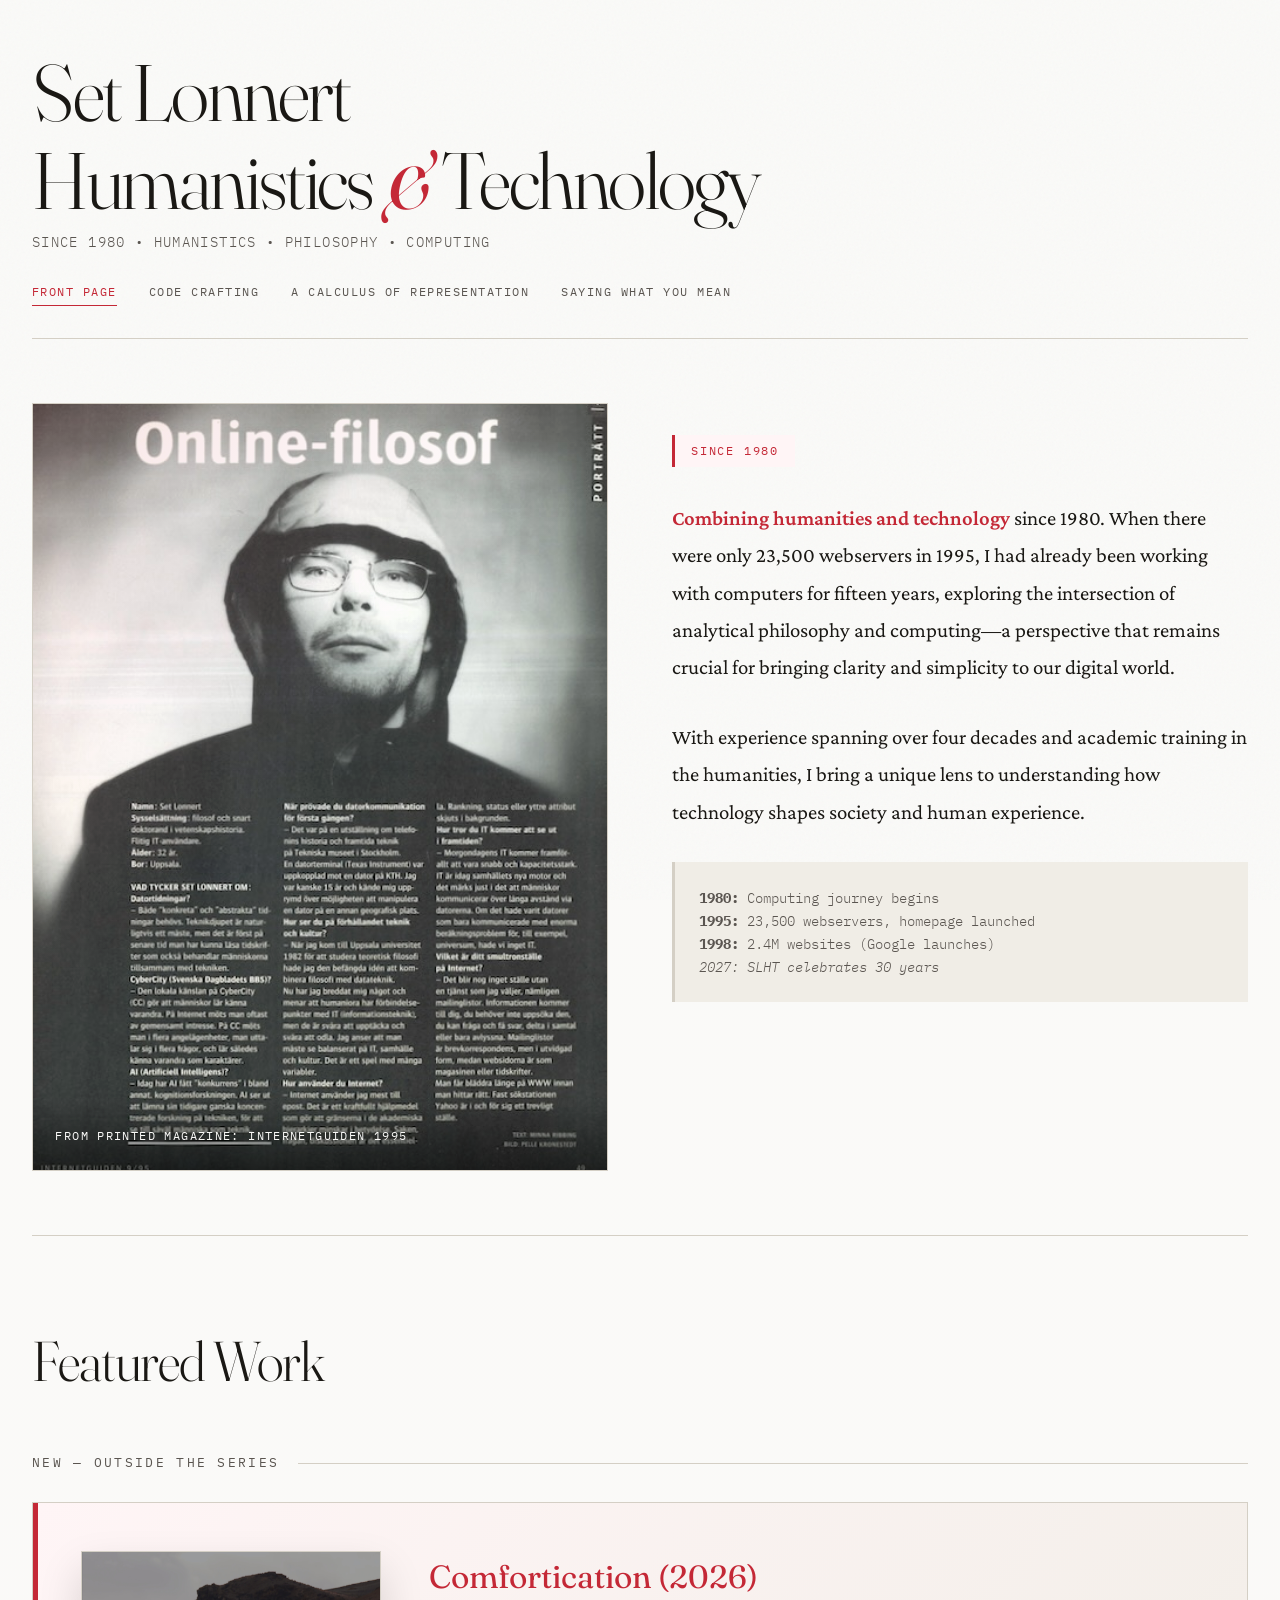
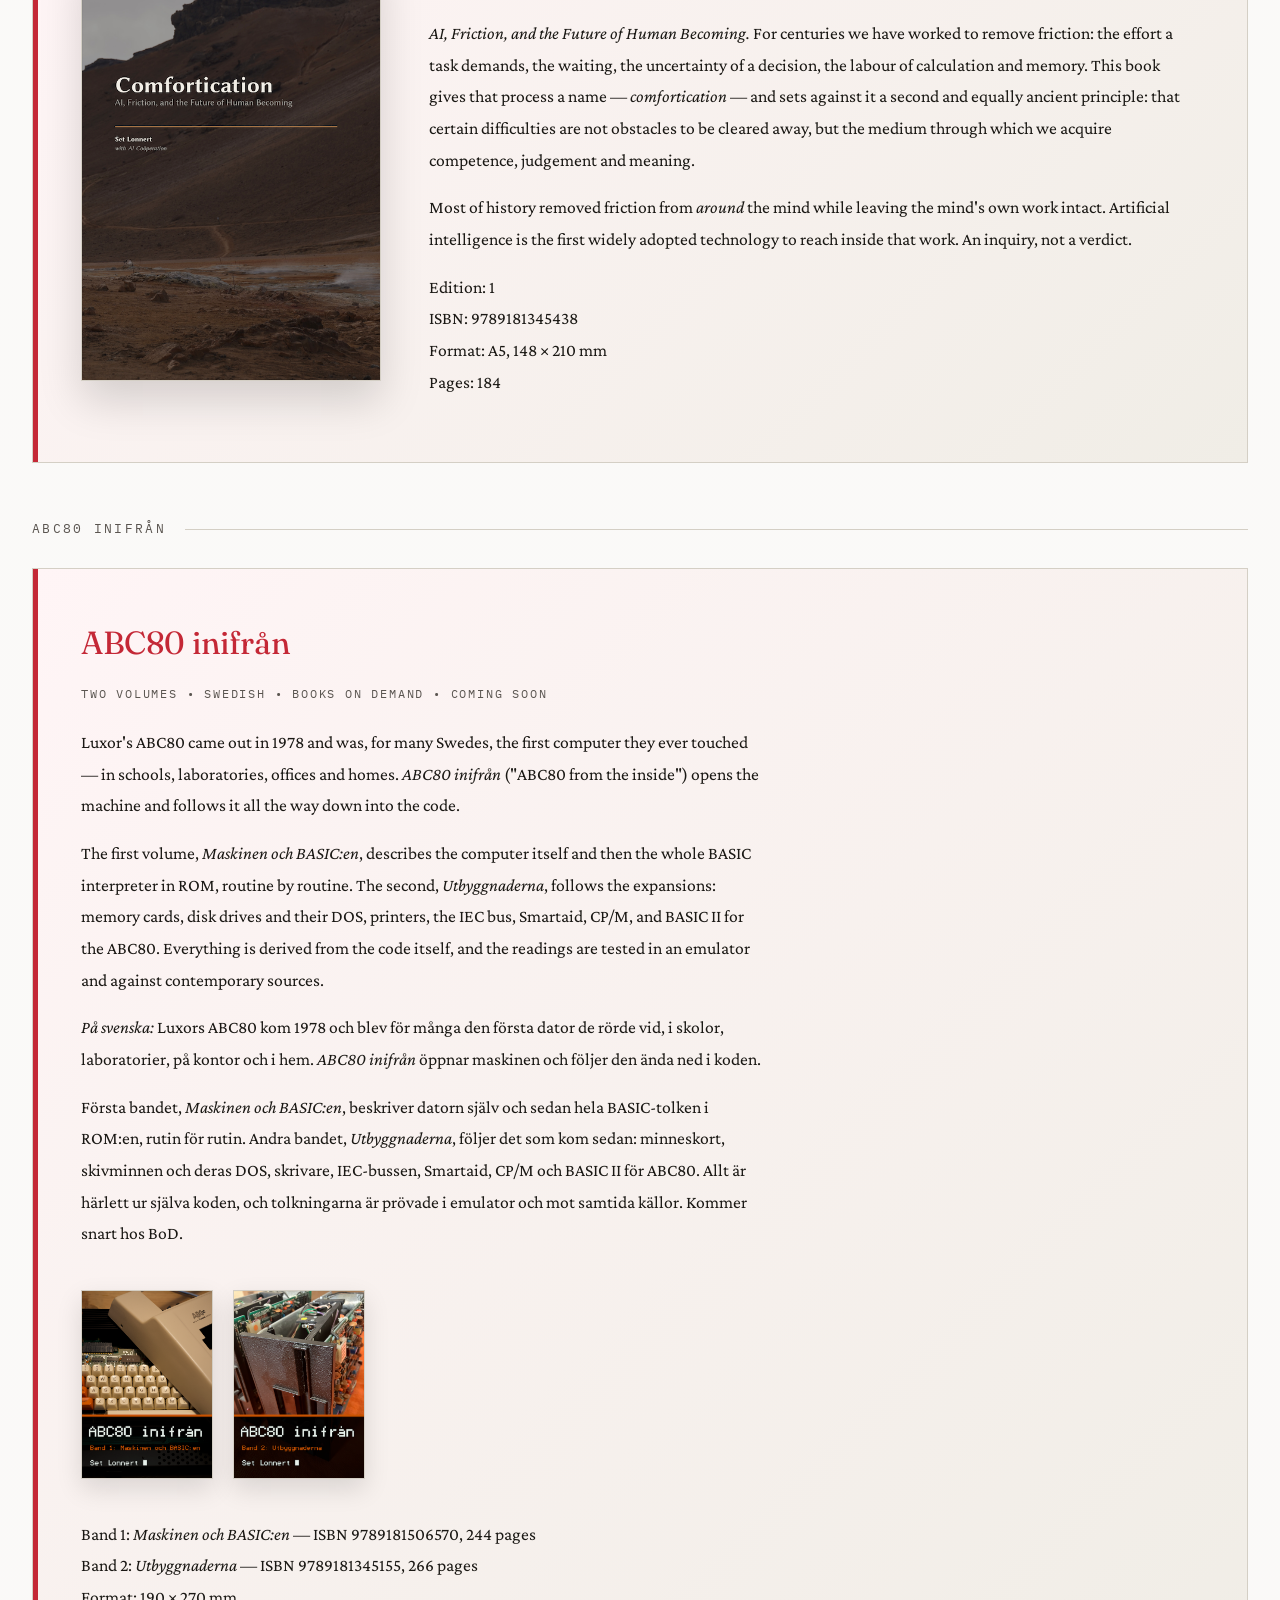
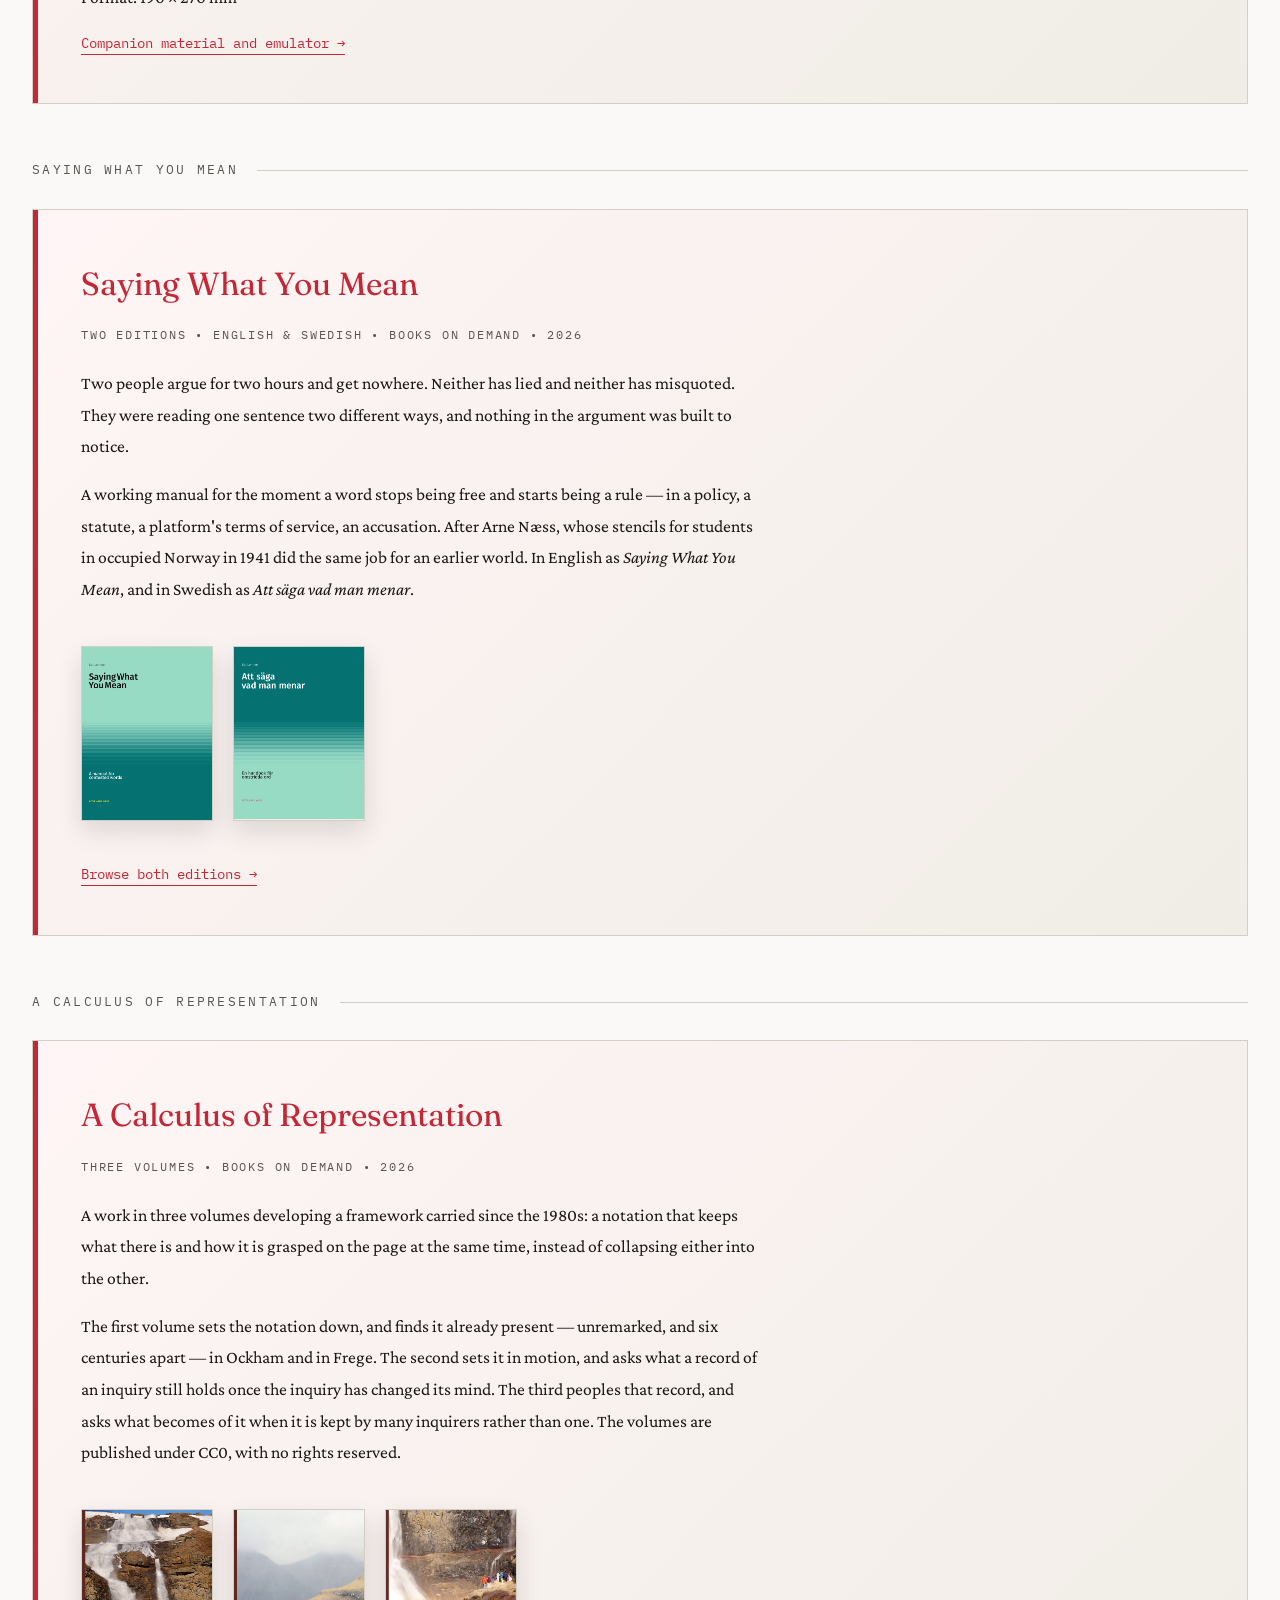
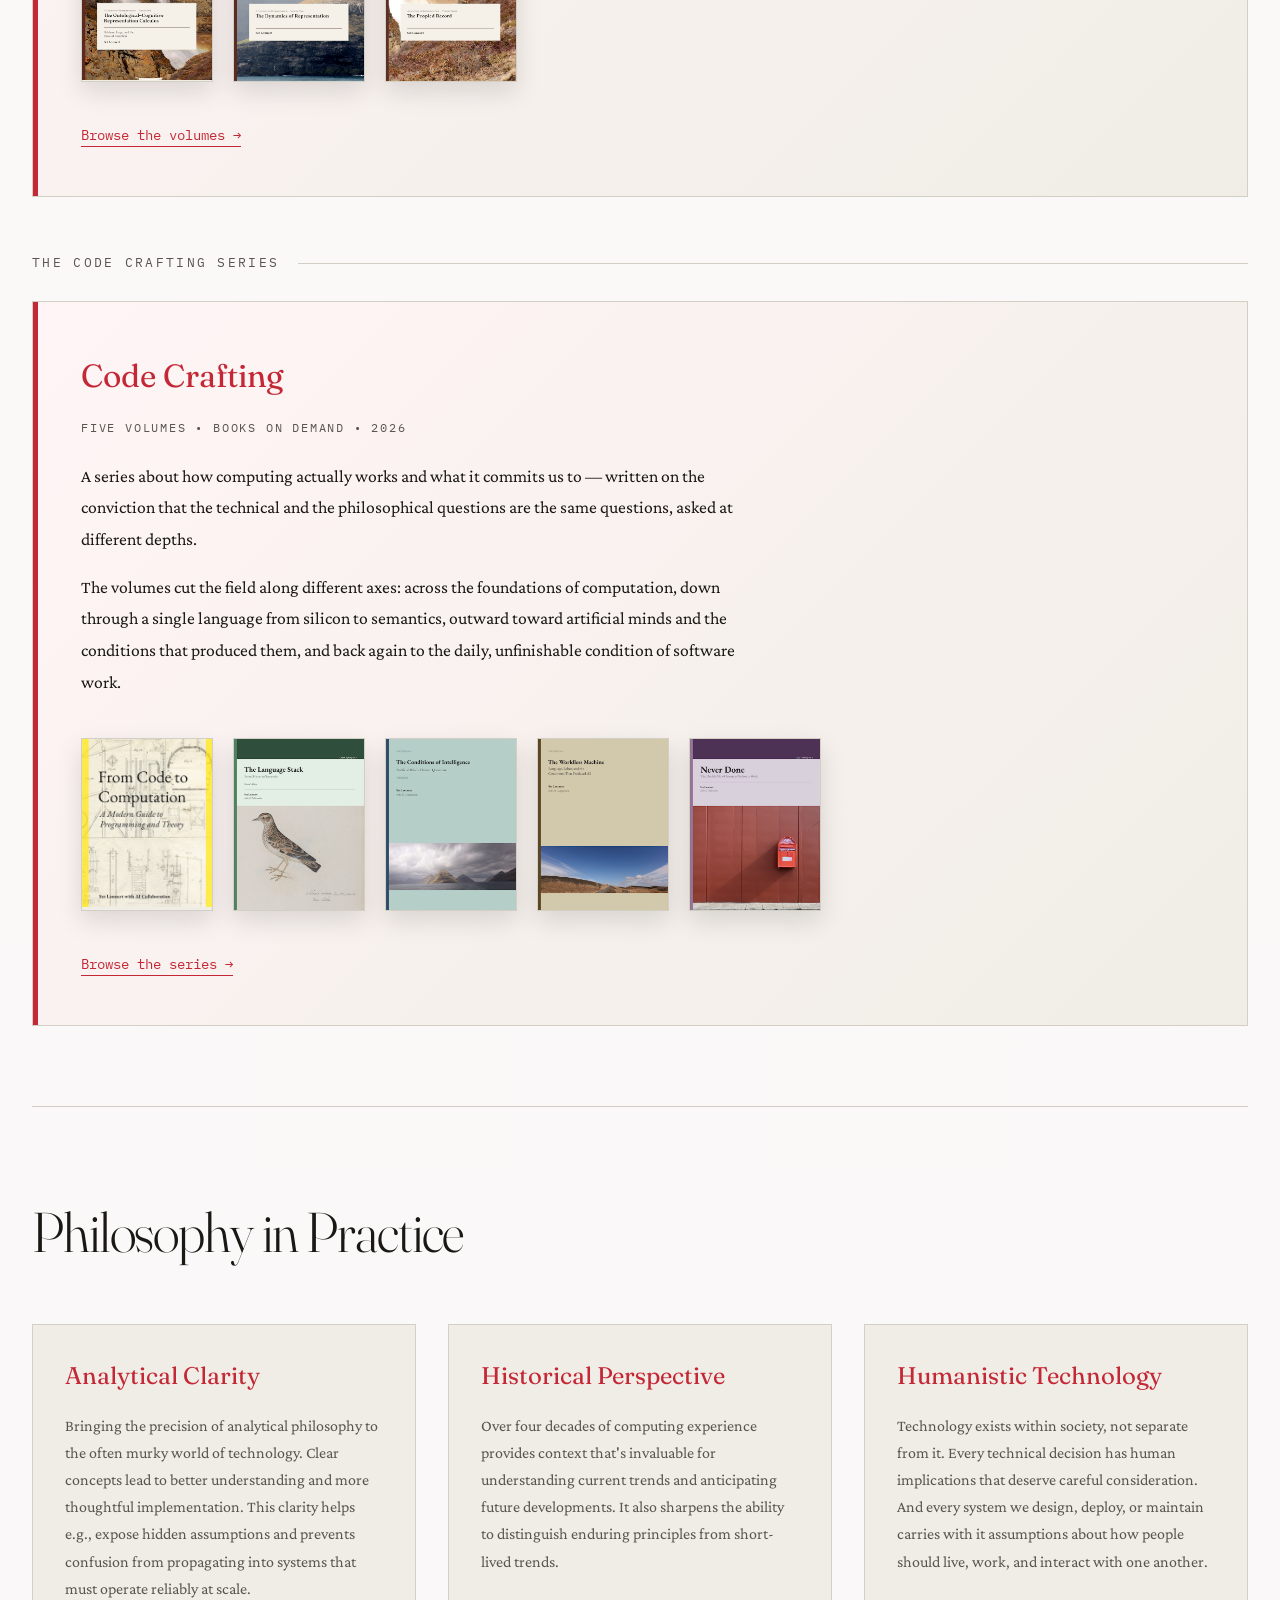
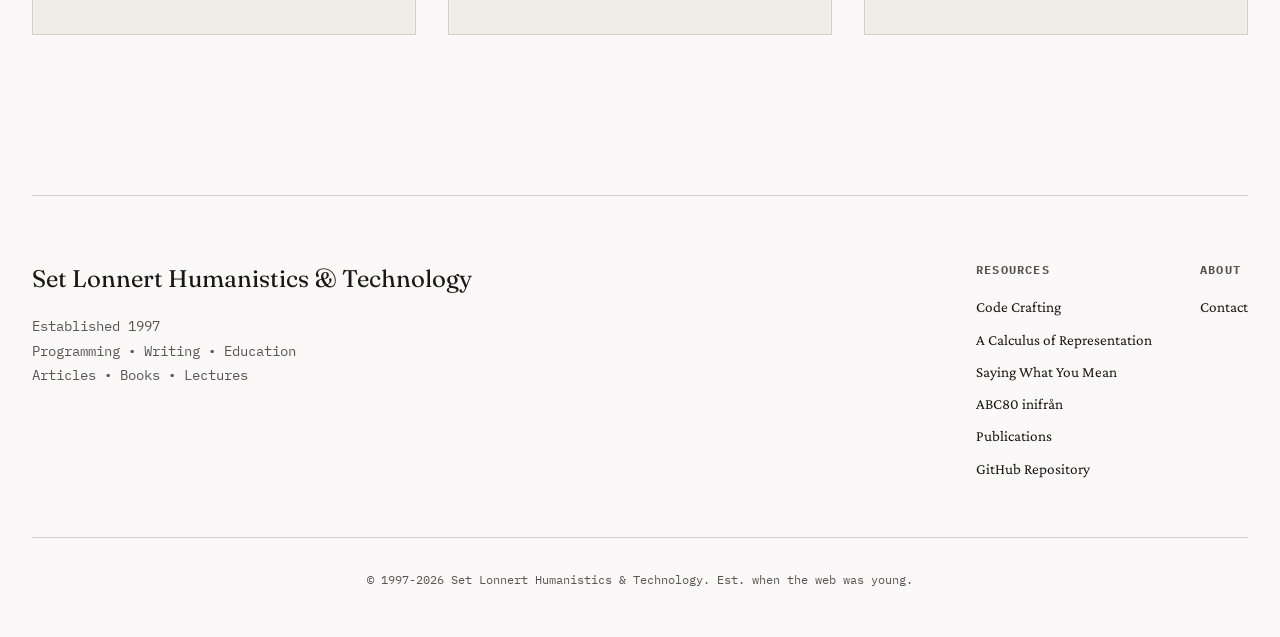
==== commit 7b1022e2: "Update index.html" ====
--- a/index.html
+++ b/index.html
@@ -86,6 +86,57 @@
                 </div>
             </div>
 
+            <h3 class="featured-group-label">ABC80 inifrån</h3>
+
+            <div class="series-card" id="abc80">
+                <h3>ABC80 inifrån</h3>
+                <span class="series-count">Two volumes • Swedish • Books on Demand • Coming soon</span>
+                <p>
+                    Luxor's ABC80 came out in 1978 and was, for many Swedes, the first computer
+                    they ever touched — in schools, laboratories, offices and homes.
+                    <em>ABC80 inifrån</em> ("ABC80 from the inside") opens the machine and follows
+                    it all the way down into the code.
+                </p>
+                <p>
+                    The first volume, <em>Maskinen och BASIC:en</em>, describes the computer
+                    itself and then the whole BASIC interpreter in ROM, routine by routine.
+                    The second, <em>Utbyggnaderna</em>, follows the expansions: memory cards,
+                    disk drives and their DOS, printers, the IEC bus, Smartaid, CP/M, and
+                    BASIC II for the ABC80. Everything is derived from the code itself, and
+                    the readings are tested in an emulator and against contemporary sources.
+                </p>
+                <p lang="sv">
+                    <em>På svenska:</em> Luxors ABC80 kom 1978 och blev för många den första
+                    dator de rörde vid, i skolor, laboratorier, på kontor och i hem.
+                    <em>ABC80 inifrån</em> öppnar maskinen och följer den ända ned i koden.
+                </p>
+                <p lang="sv">
+                    Första bandet, <em>Maskinen och BASIC:en</em>, beskriver datorn själv och
+                    sedan hela BASIC-tolken i ROM:en, rutin för rutin. Andra bandet,
+                    <em>Utbyggnaderna</em>, följer det som kom sedan: minneskort, skivminnen
+                    och deras DOS, skrivare, IEC-bussen, Smartaid, CP/M och BASIC II för
+                    ABC80. Allt är härlett ur själva koden, och tolkningarna är prövade i
+                    emulator och mot samtida källor. Kommer snart hos BoD.
+                </p>
+
+                <div class="cover-strip">
+                    <a href="https://github.com/Feyerabend/ABC80/tree/master/inifran" title="Band 1: Maskinen och BASIC:en" target="_blank">
+                        <img src="assets/images/cover-band-1.png" alt="ABC80 inifrån, Band 1: Maskinen och BASIC:en - cover">
+                    </a>
+                    <a href="https://github.com/Feyerabend/ABC80/tree/master/inifran" title="Band 2: Utbyggnaderna" target="_blank">
+                        <img src="assets/images/cover-band-2.png" alt="ABC80 inifrån, Band 2: Utbyggnaderna - cover">
+                    </a>
+                </div>
+
+                <p>
+                    Band 1: <em>Maskinen och BASIC:en</em> — ISBN 9789181506570, 244 pages<br />
+                    Band 2: <em>Utbyggnaderna</em> — ISBN 9789181345155, 266 pages<br />
+                    Format: 190 × 270 mm
+                </p>
+
+                <a href="https://github.com/Feyerabend/ABC80/tree/master/inifran" target="_blank">Companion material and emulator →</a>
+            </div>
+
             <h3 class="featured-group-label">Saying What You Mean</h3>
 
             <div class="series-card" id="saying">
@@ -238,6 +289,7 @@
                         <a href="code-crafting.html">Code Crafting</a>
                         <a href="calculus-representation.html">A Calculus of Representation</a>
                         <a href="saying.html">Saying What You Mean</a>
+                        <a href="index.html#abc80">ABC80 inifrån</a>
                         <a href="https://feyerabend.github.io/assets/pdfs/publ.pdf" target="_blank">Publications</a>
                         <a href="https://github.com/Feyerabend/cc/tree/main" target="_blank">GitHub Repository</a>
                     </div>
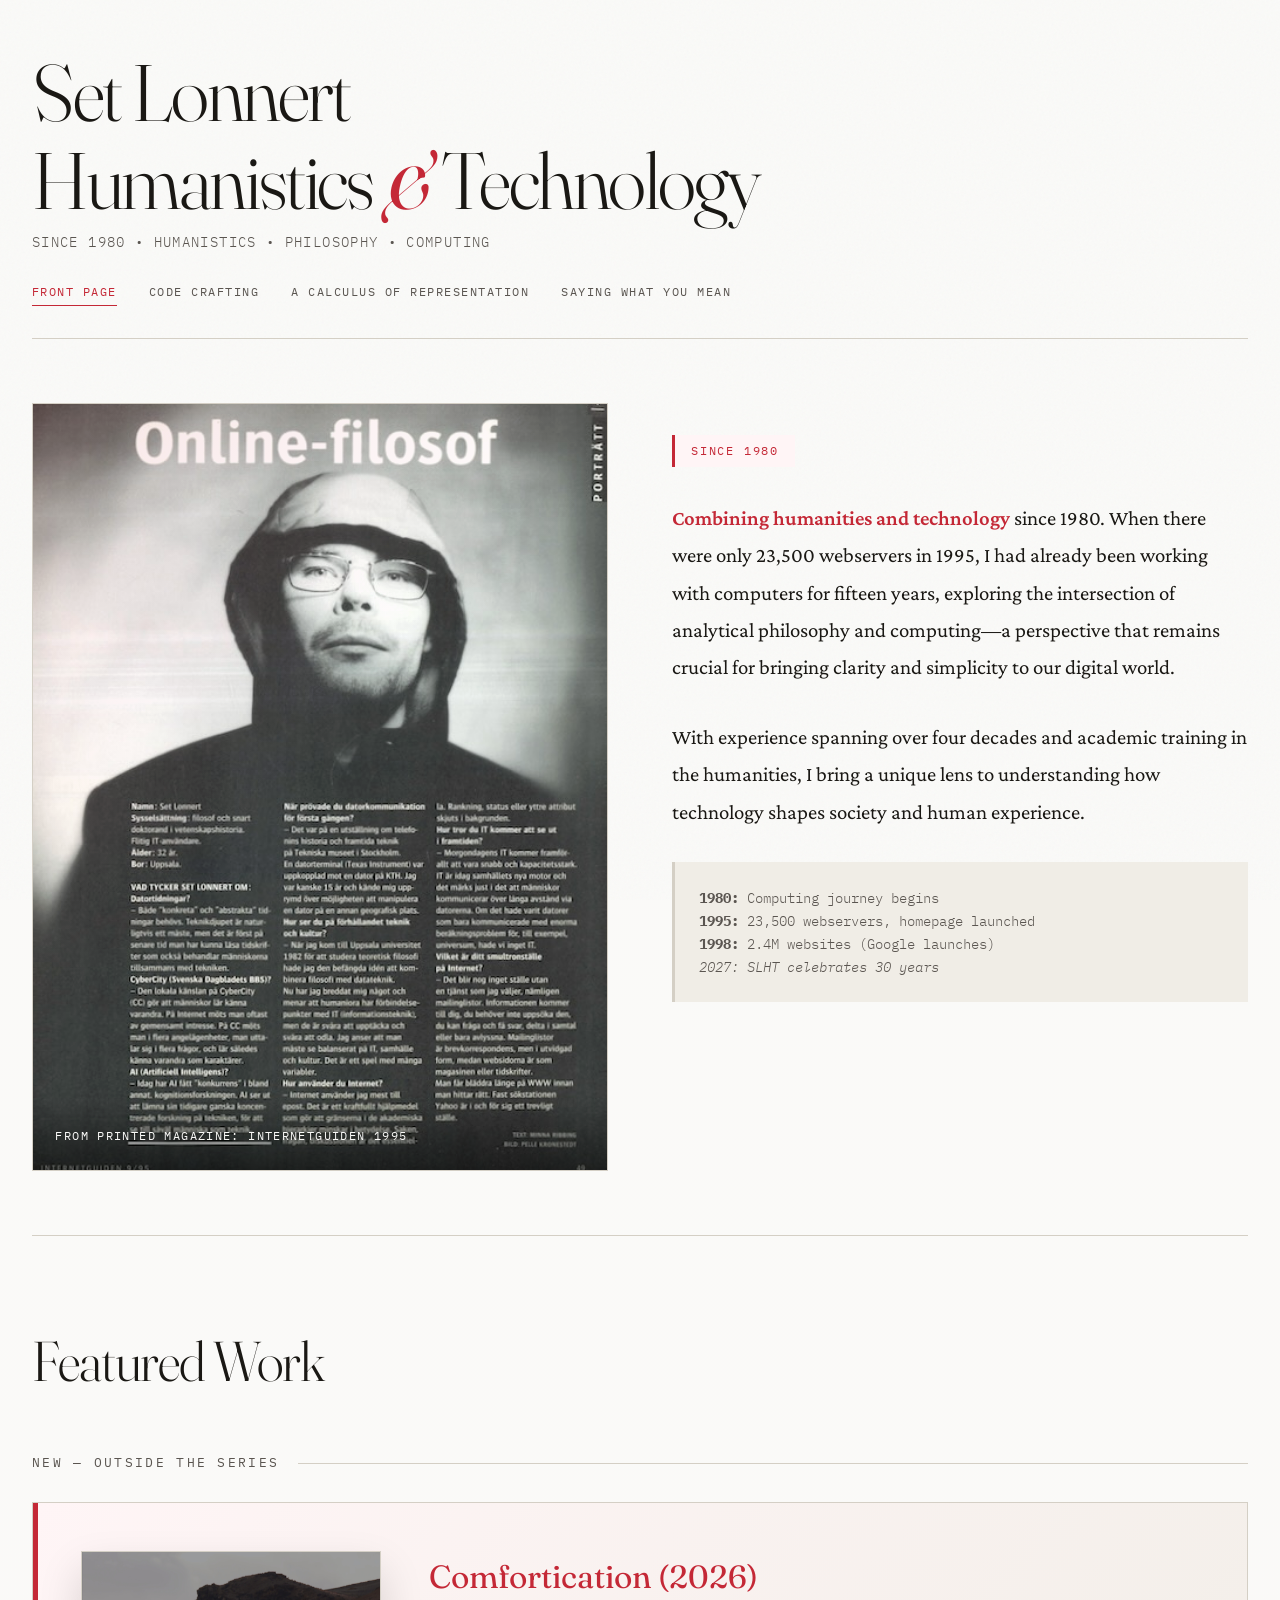
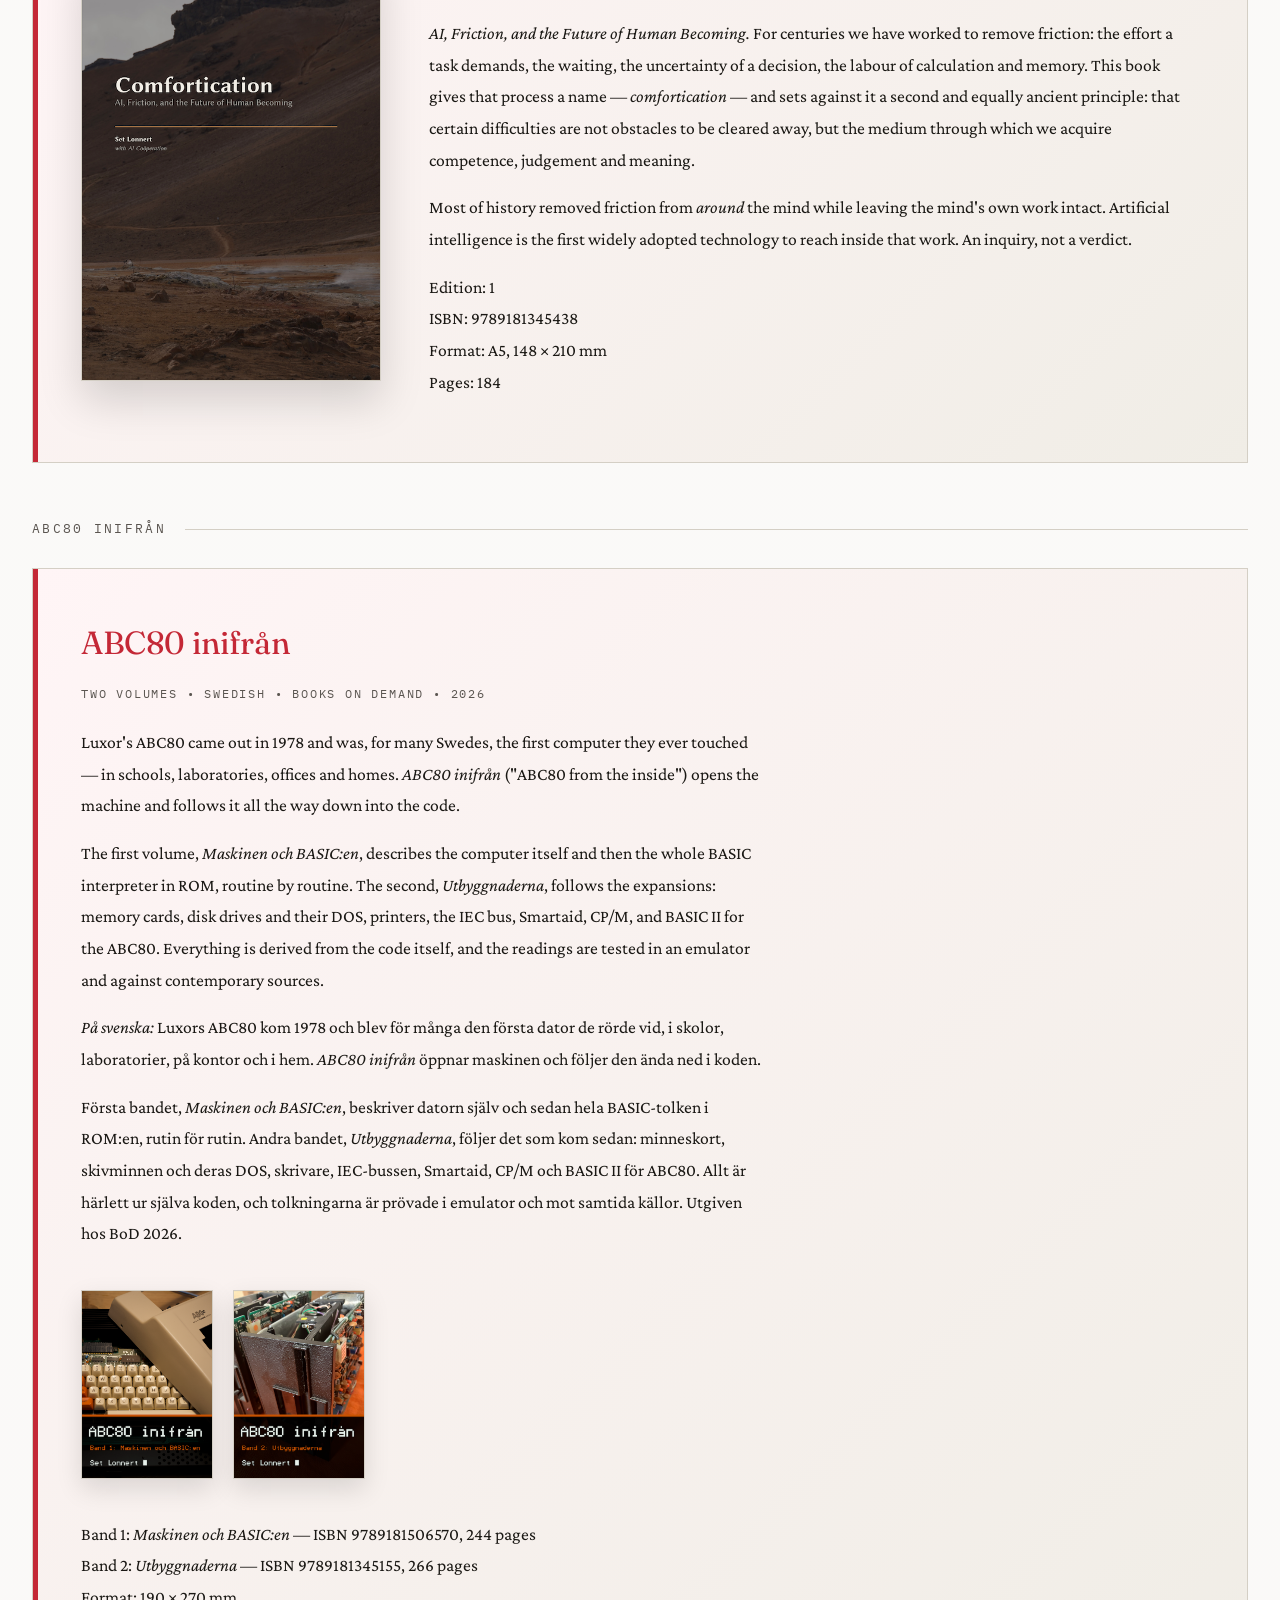
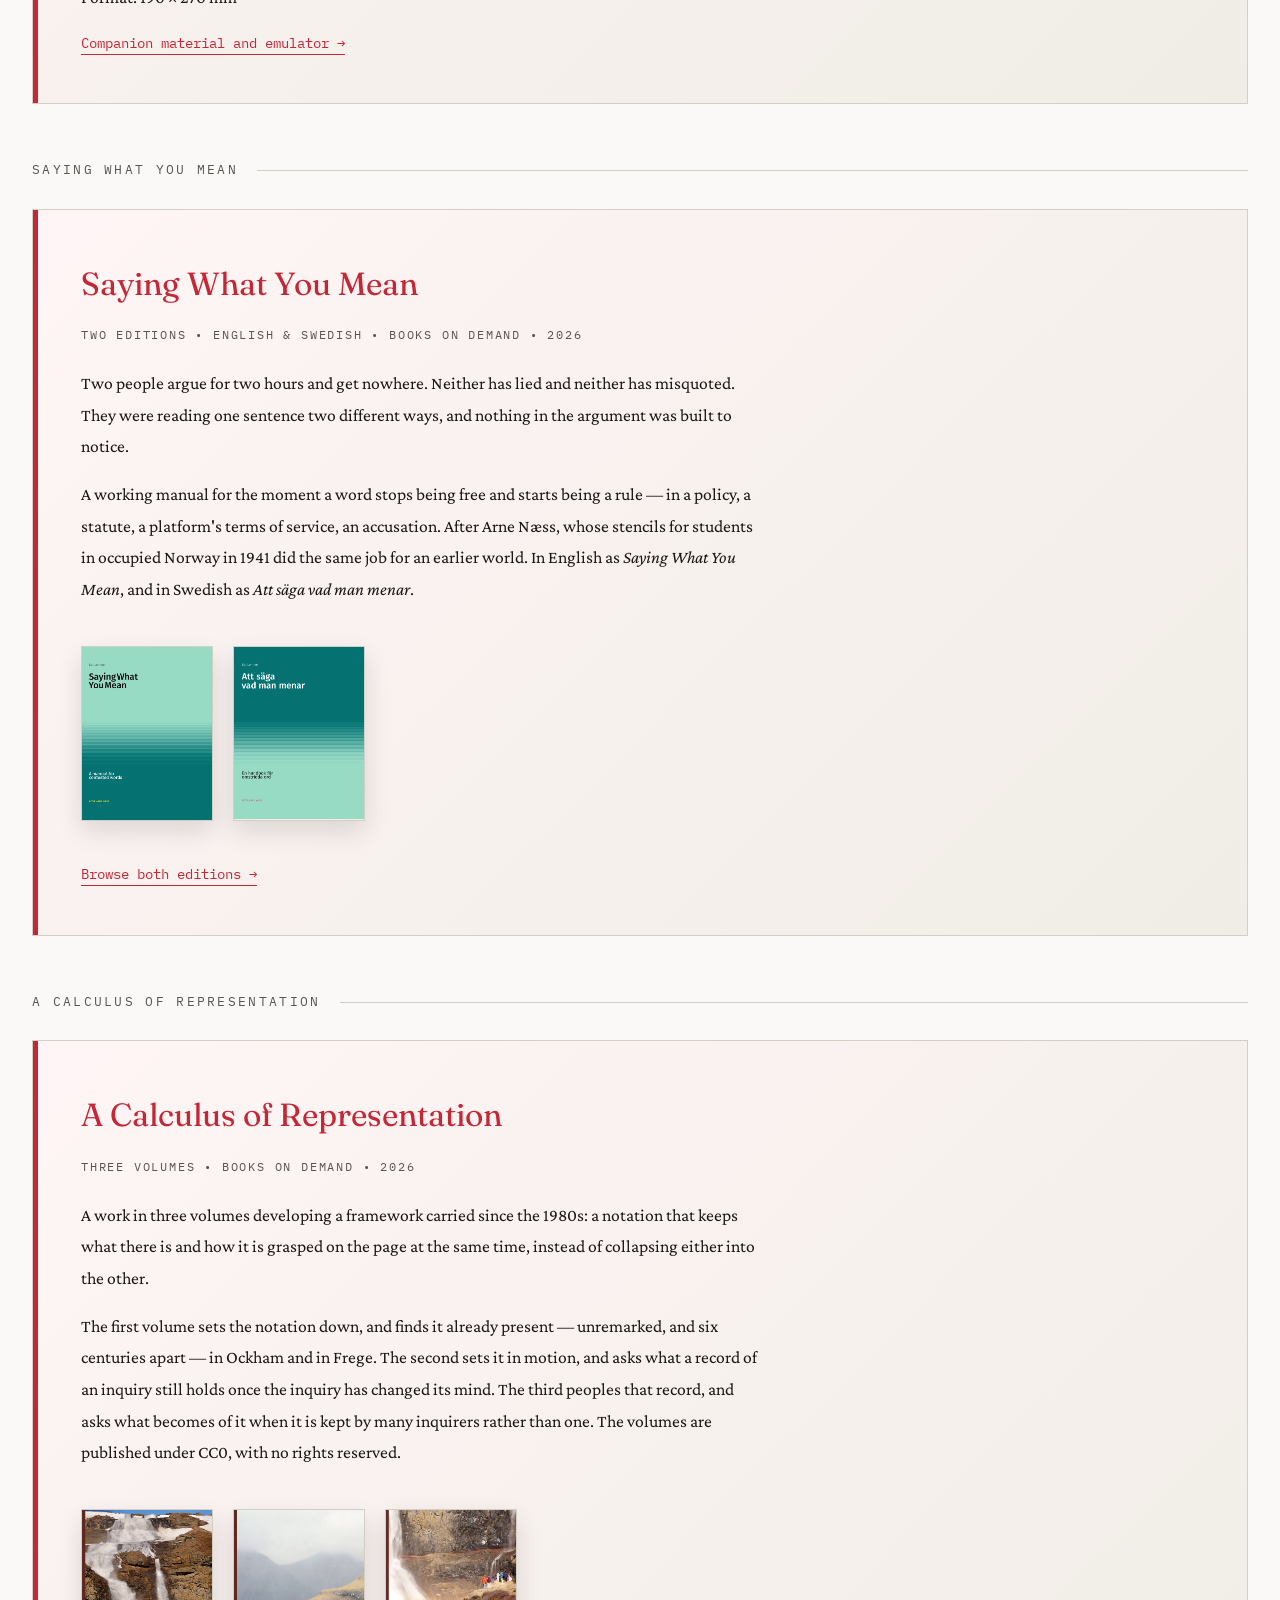
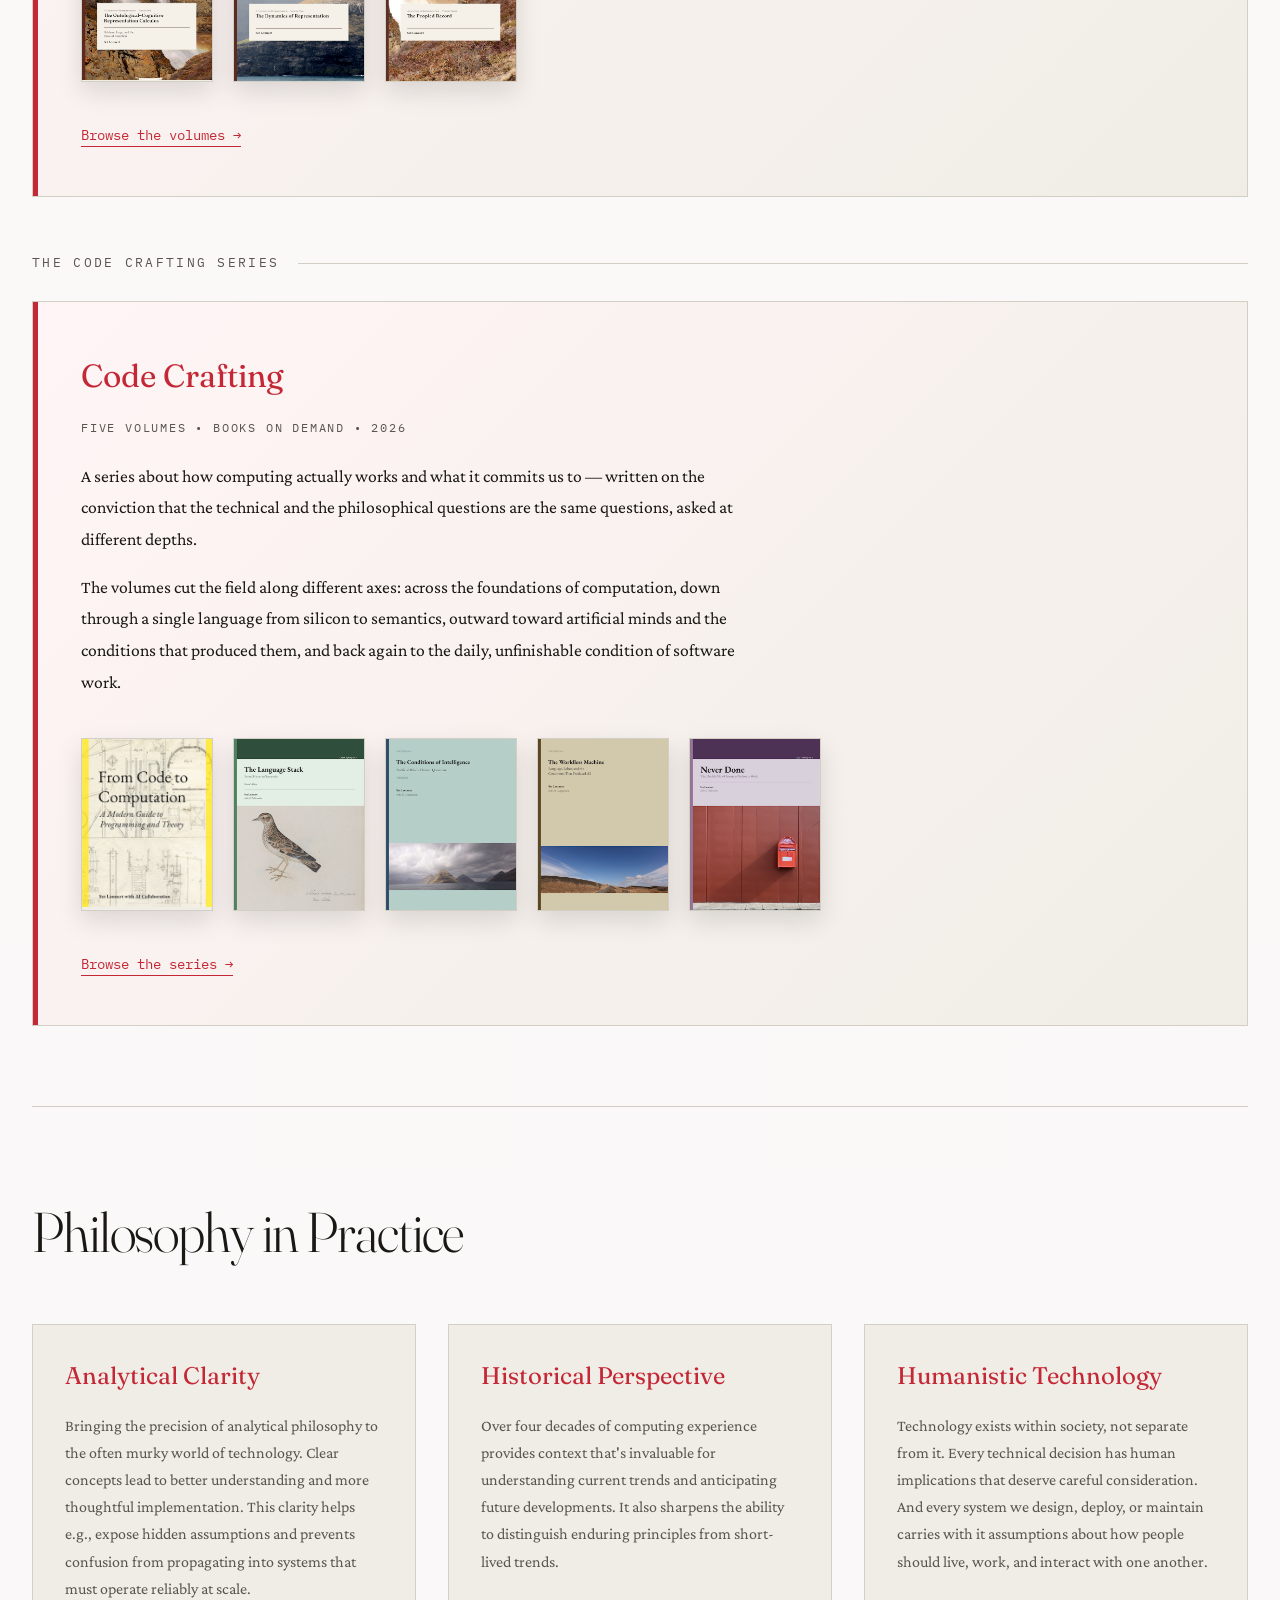
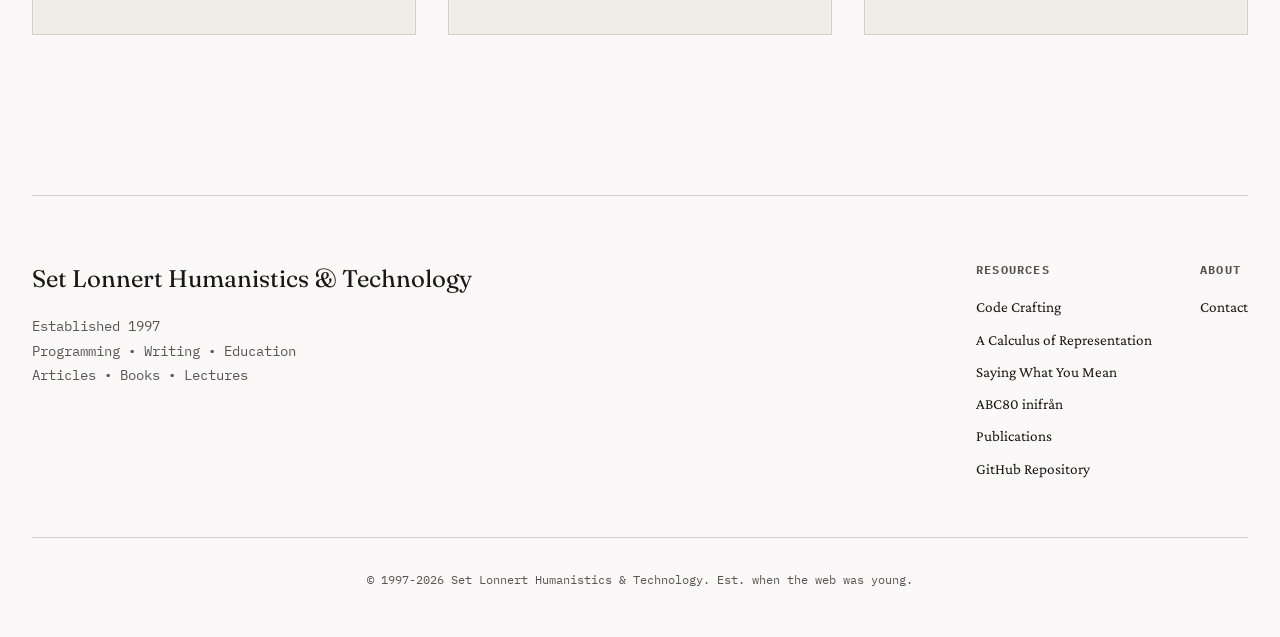
==== commit 767db5fd: "Update index.html" ====
--- a/index.html
+++ b/index.html
@@ -90,7 +90,7 @@
 
             <div class="series-card" id="abc80">
                 <h3>ABC80 inifrån</h3>
-                <span class="series-count">Two volumes • Swedish • Books on Demand • Coming soon</span>
+                <span class="series-count">Two volumes • Swedish • Books on Demand • 2026</span>
                 <p>
                     Luxor's ABC80 came out in 1978 and was, for many Swedes, the first computer
                     they ever touched — in schools, laboratories, offices and homes.
@@ -116,7 +116,7 @@
                     <em>Utbyggnaderna</em>, följer det som kom sedan: minneskort, skivminnen
                     och deras DOS, skrivare, IEC-bussen, Smartaid, CP/M och BASIC II för
                     ABC80. Allt är härlett ur själva koden, och tolkningarna är prövade i
-                    emulator och mot samtida källor. Kommer snart hos BoD.
+                    emulator och mot samtida källor. Utgiven hos BoD 2026.
                 </p>
 
                 <div class="cover-strip">
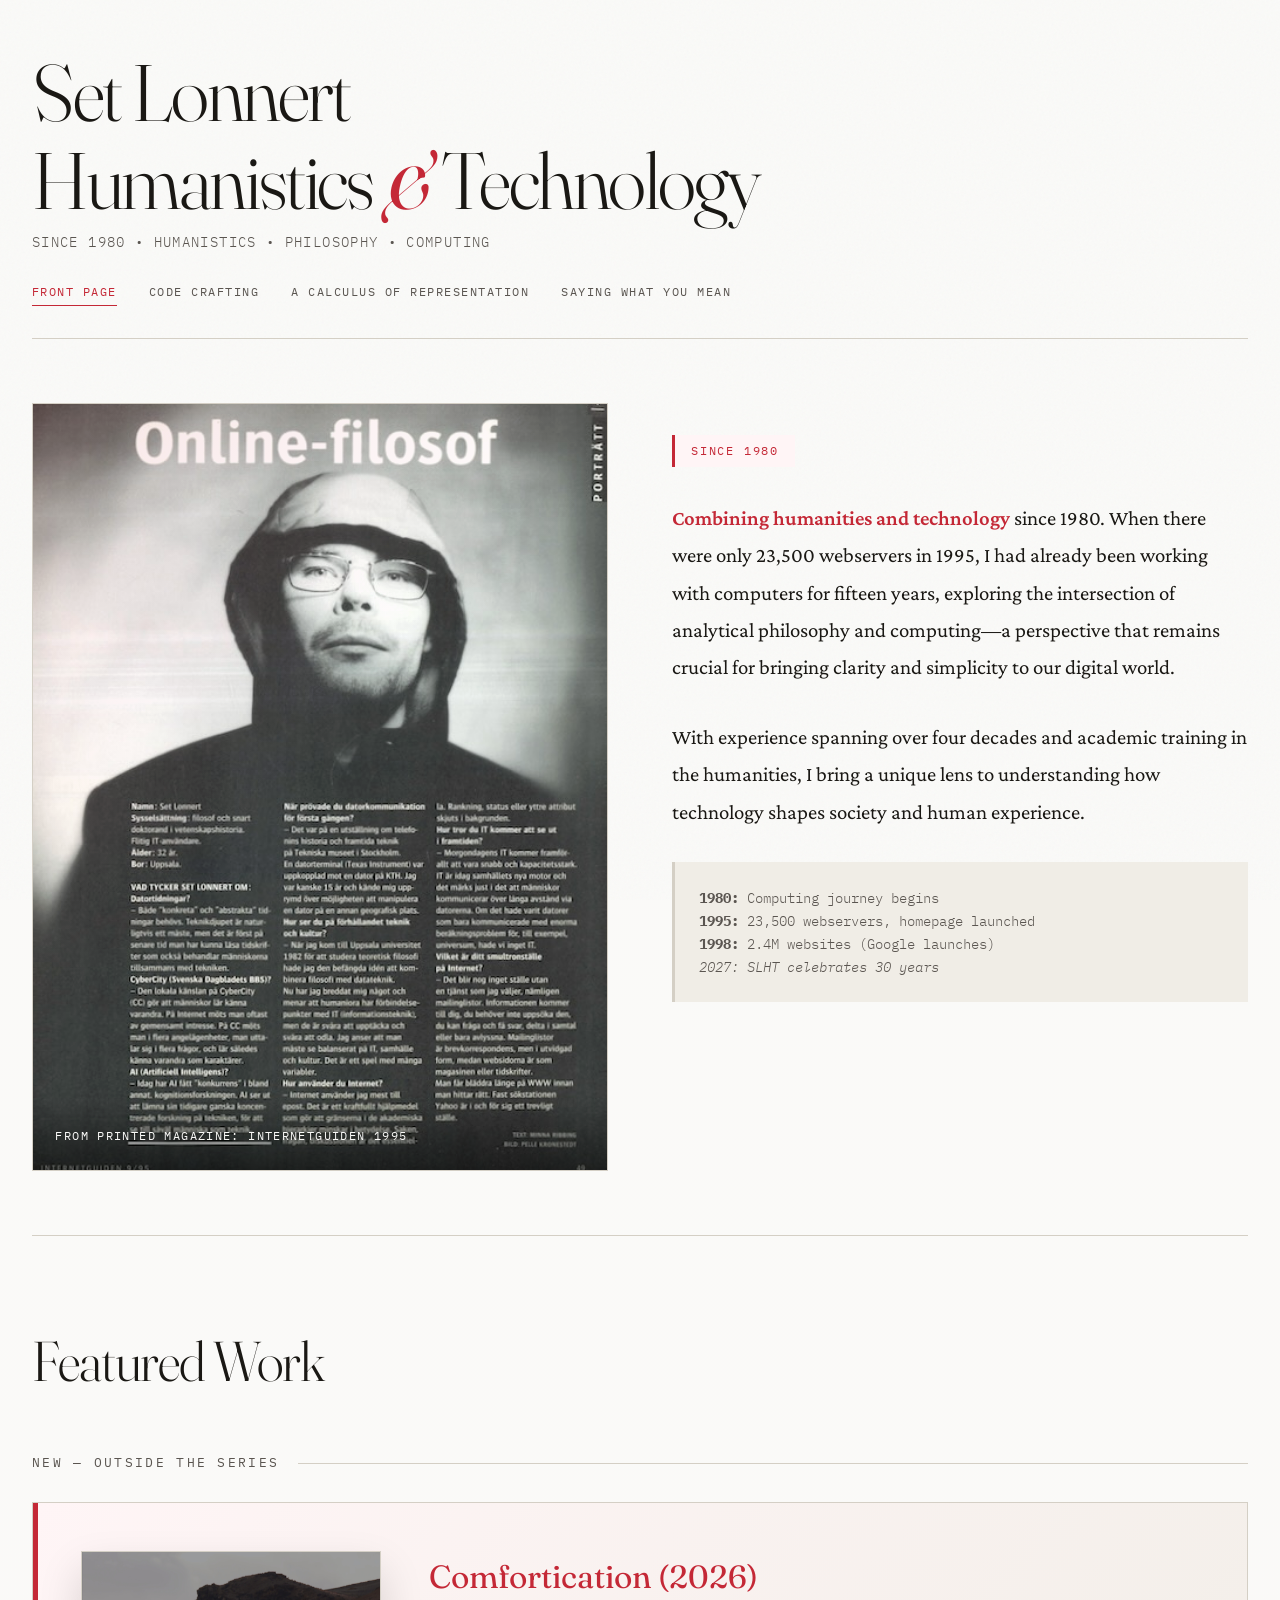
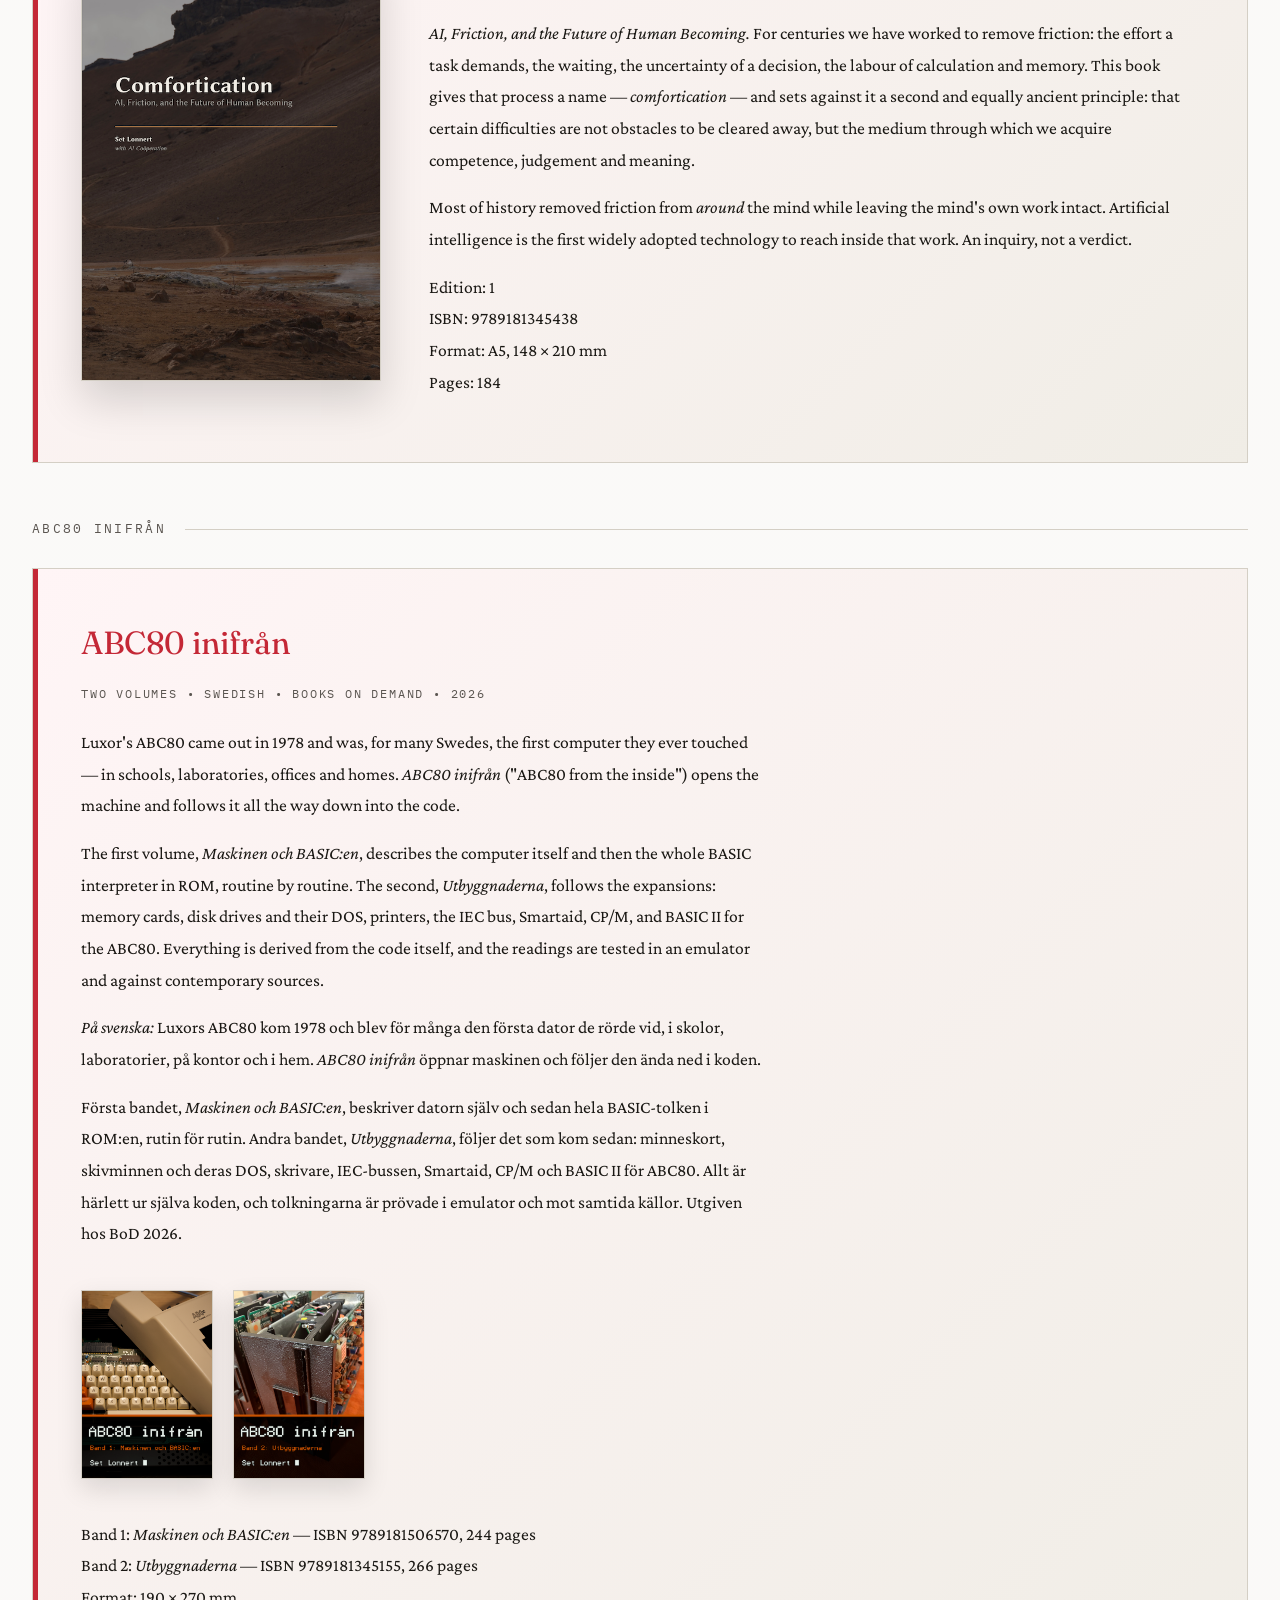
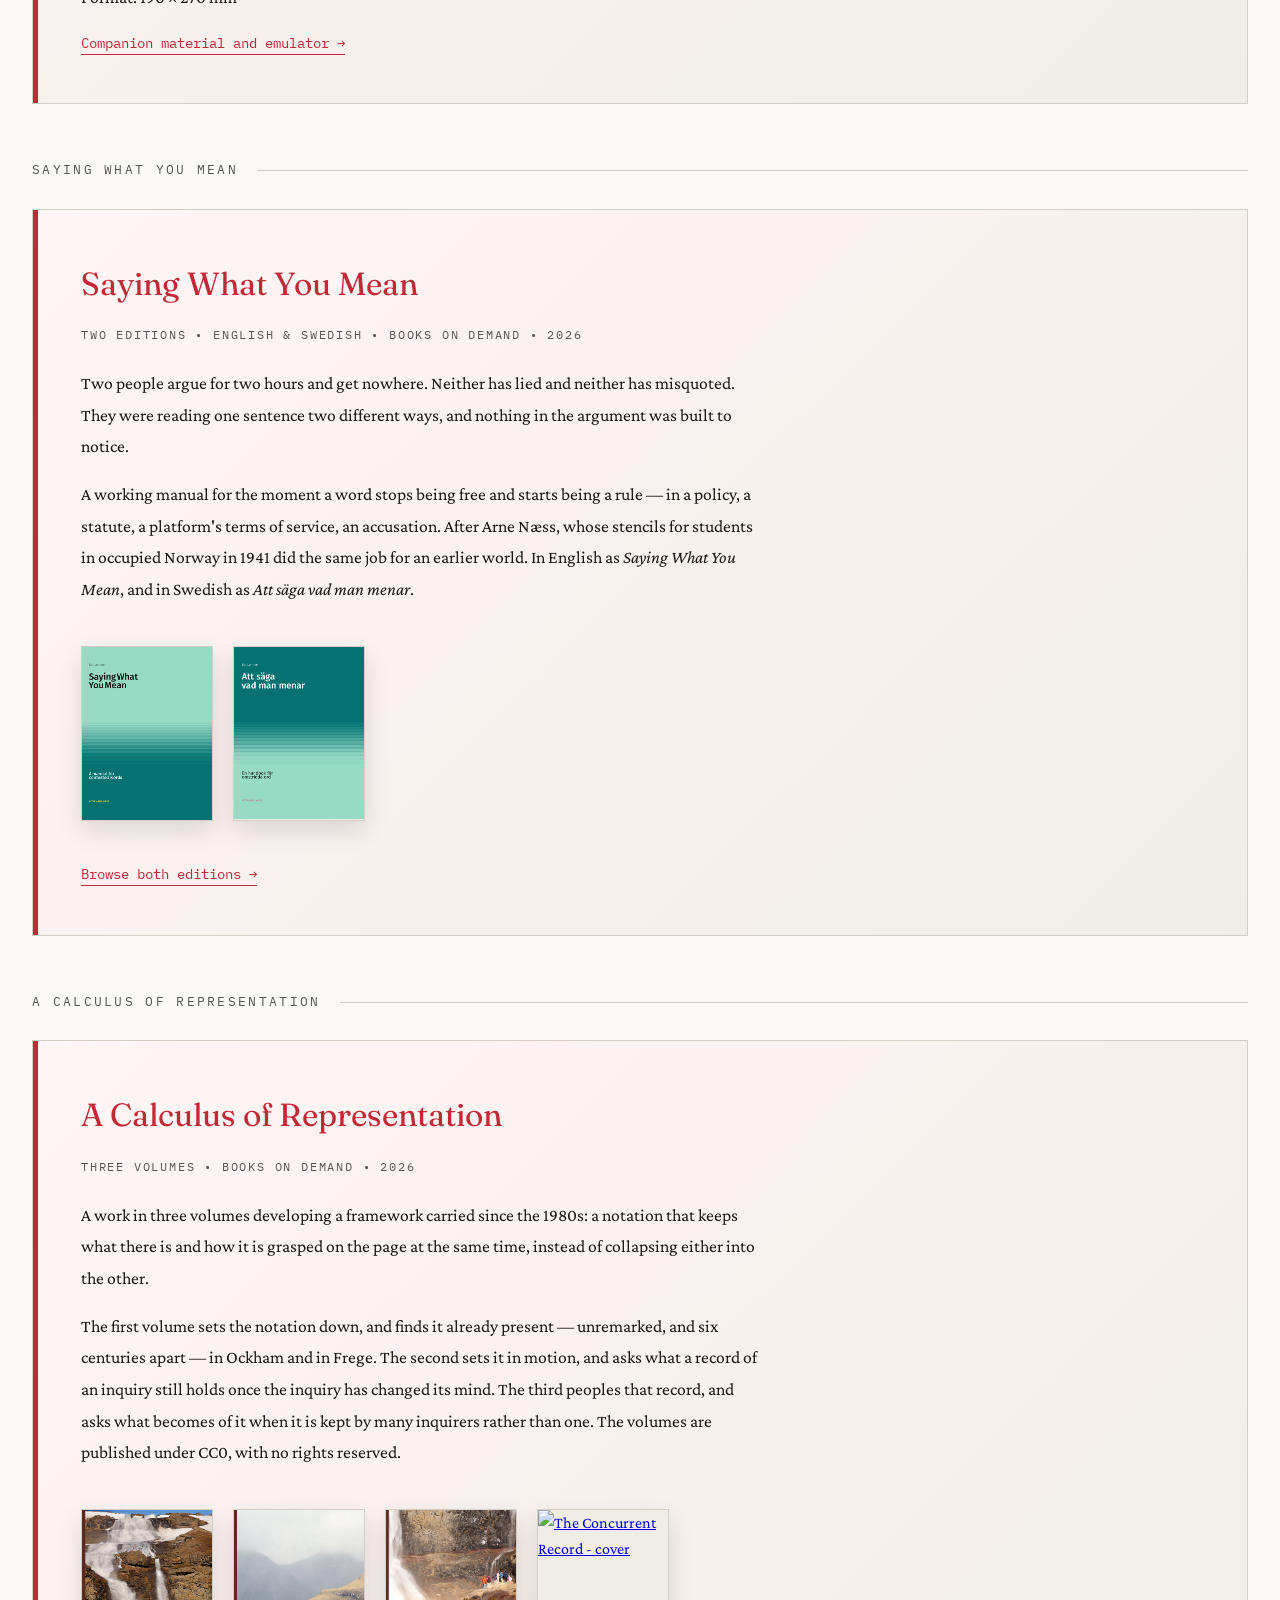
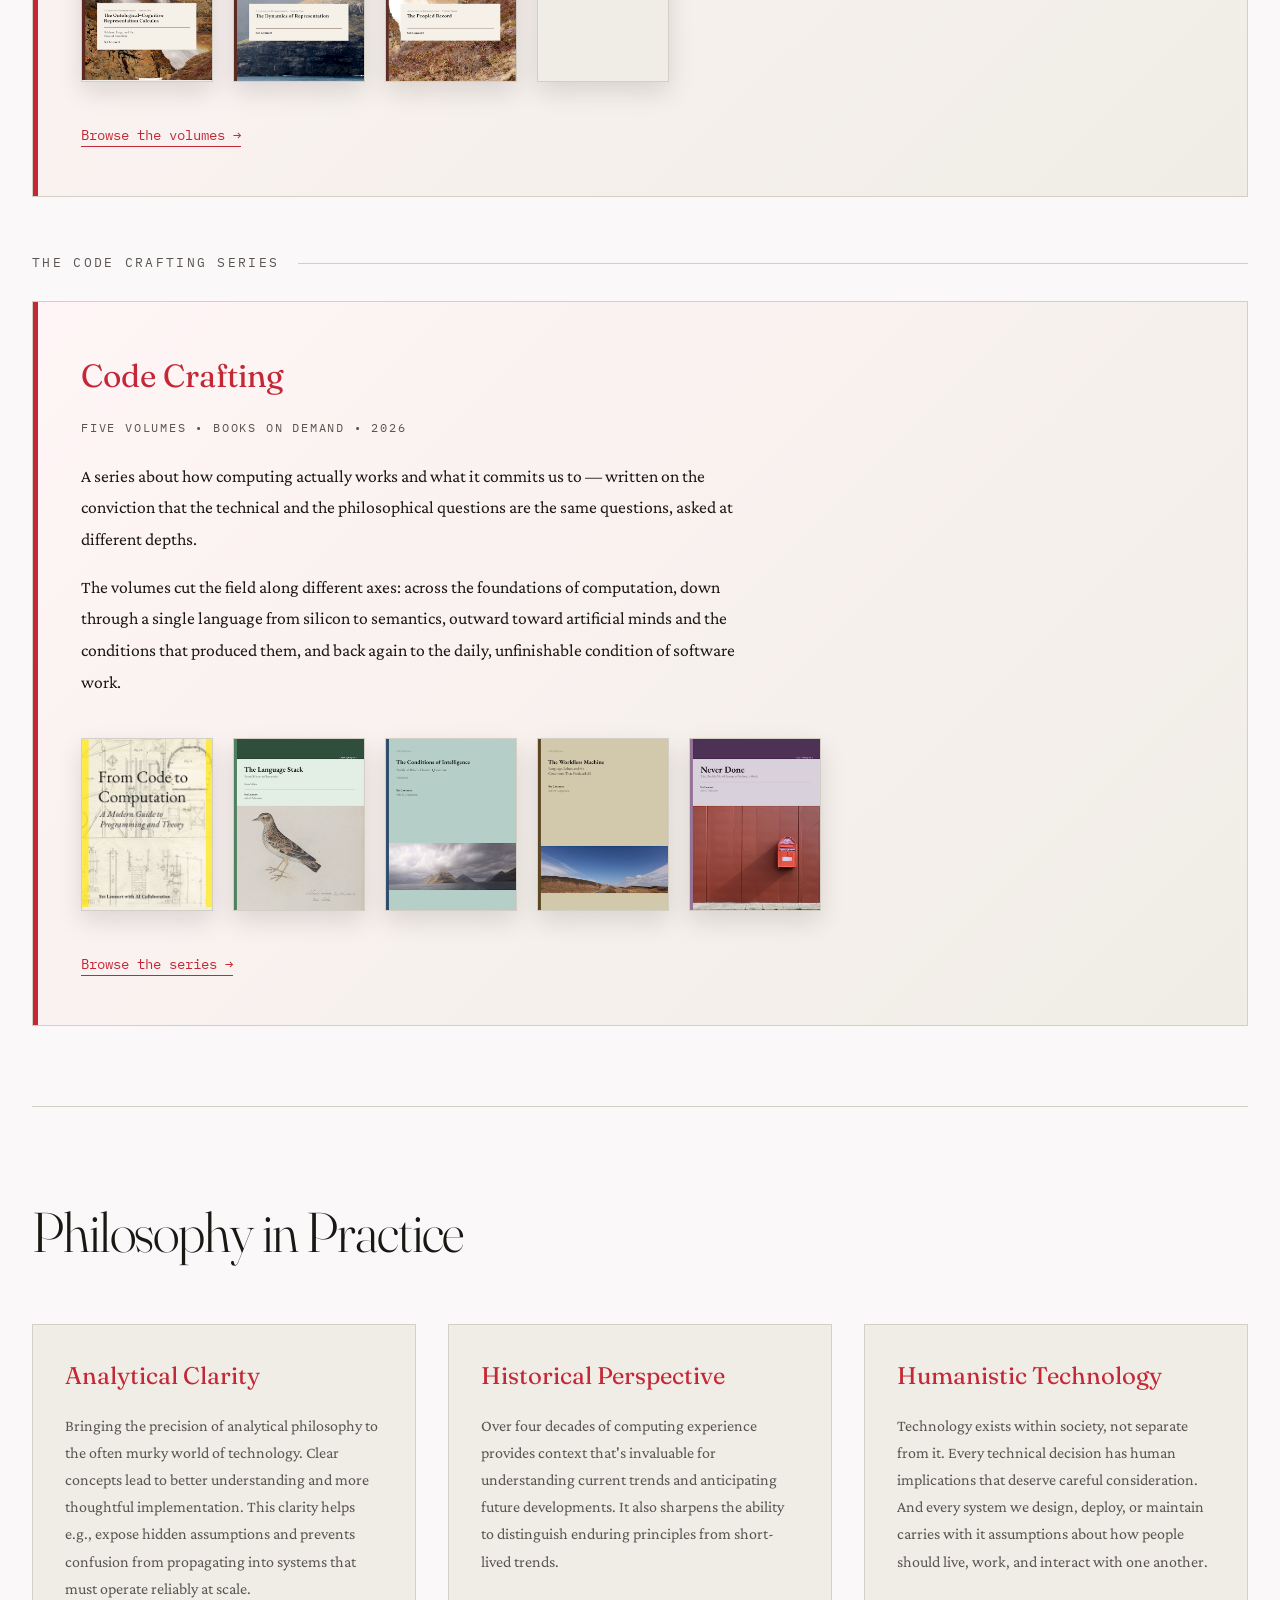
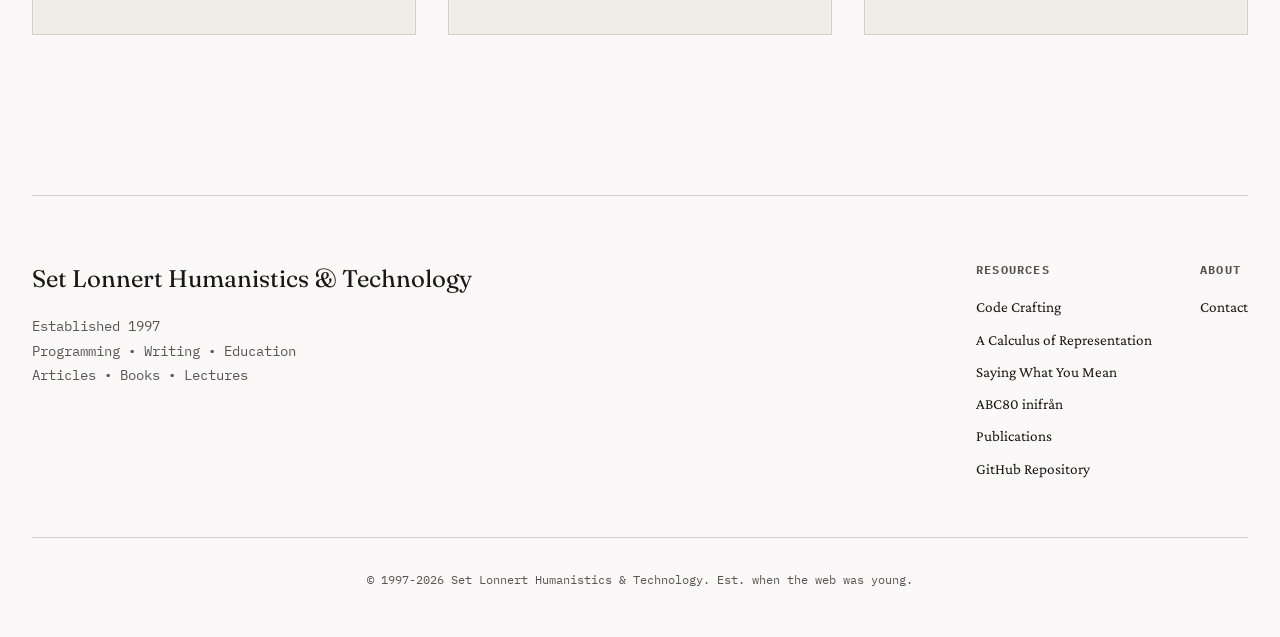
==== commit ffbff4fc: "Update index.html" ====
--- a/index.html
+++ b/index.html
@@ -197,6 +197,9 @@
                     <a href="calculus-representation.html" title="The Peopled Record">
                         <img src="assets/images/cover-ocrc-iii.png" alt="The Peopled Record - cover">
                     </a>
+                    <a href="calculus-representation.html" title="The Concurrent Record">
+                        <img src="assets/images/cover-ocrc-iv.png" alt="The Concurrent Record - cover">
+                    </a>
                 </div>
 
                 <a href="calculus-representation.html">Browse the volumes →</a>
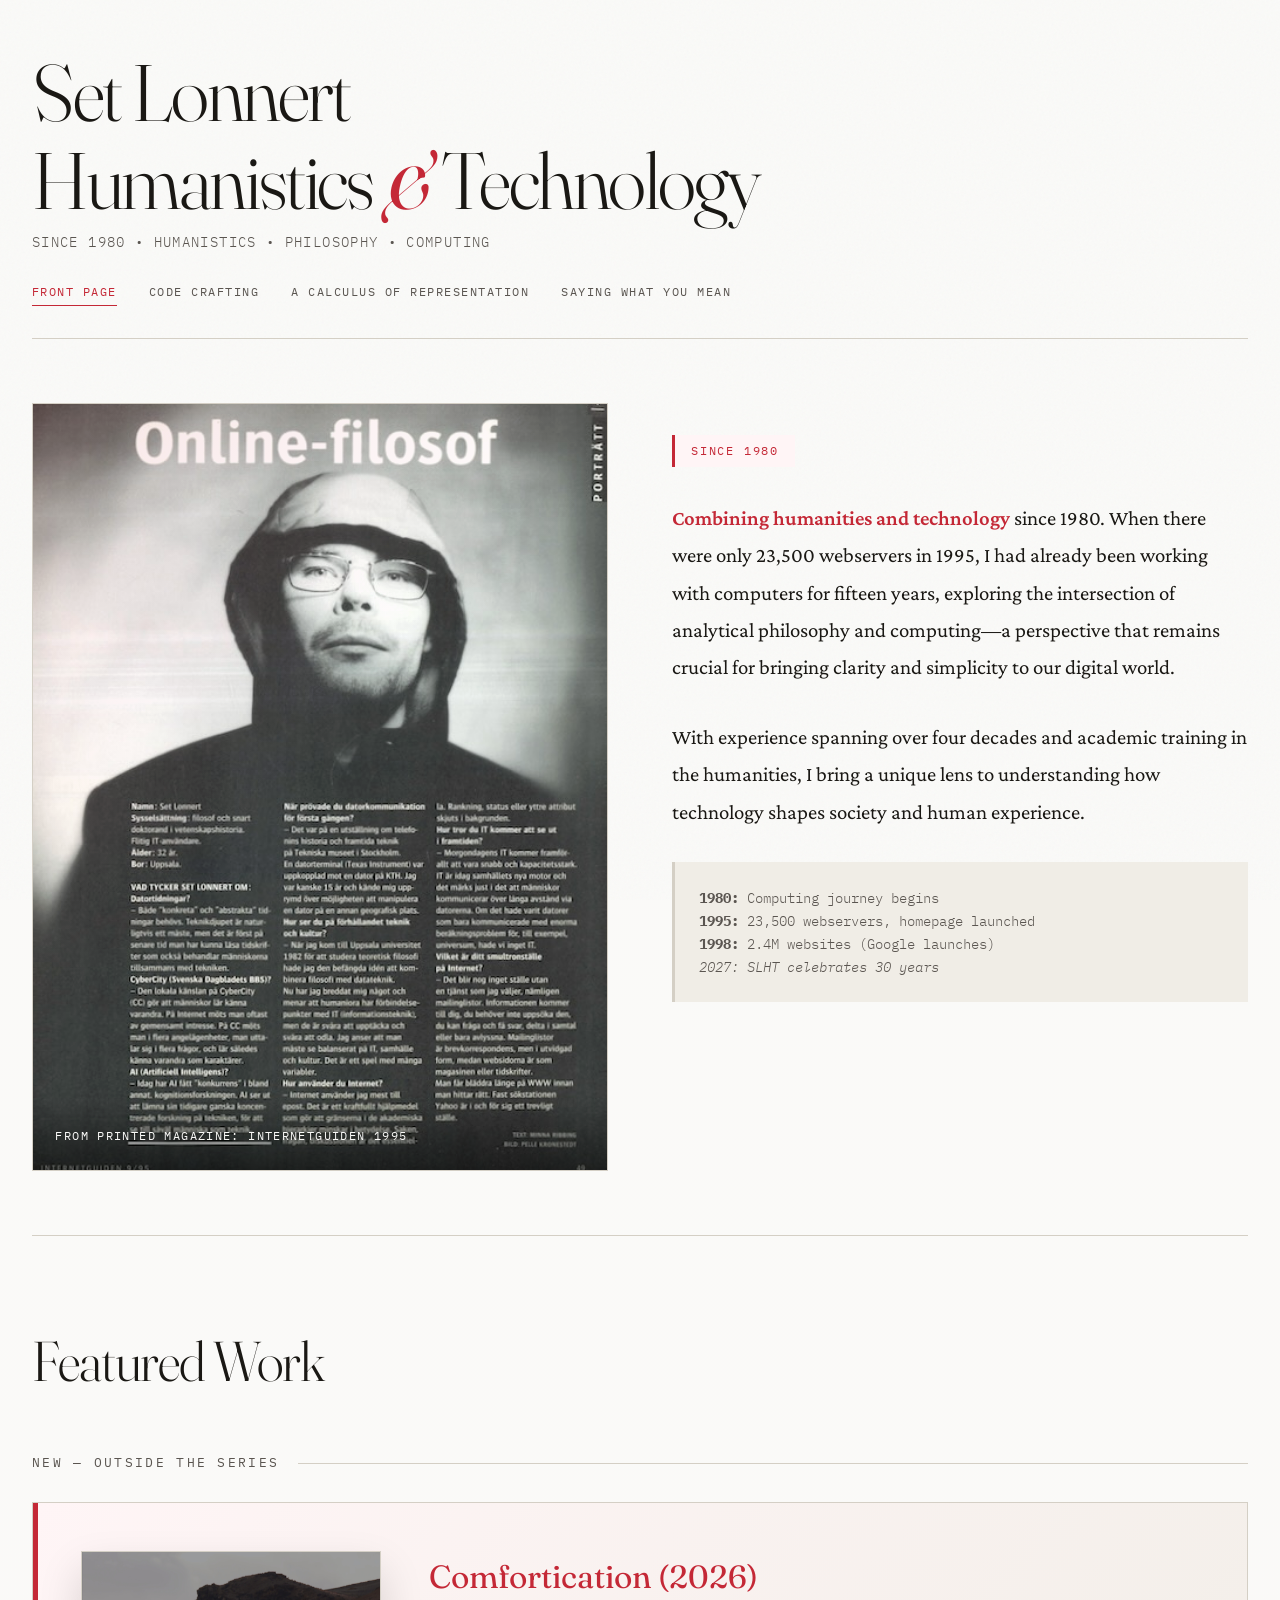
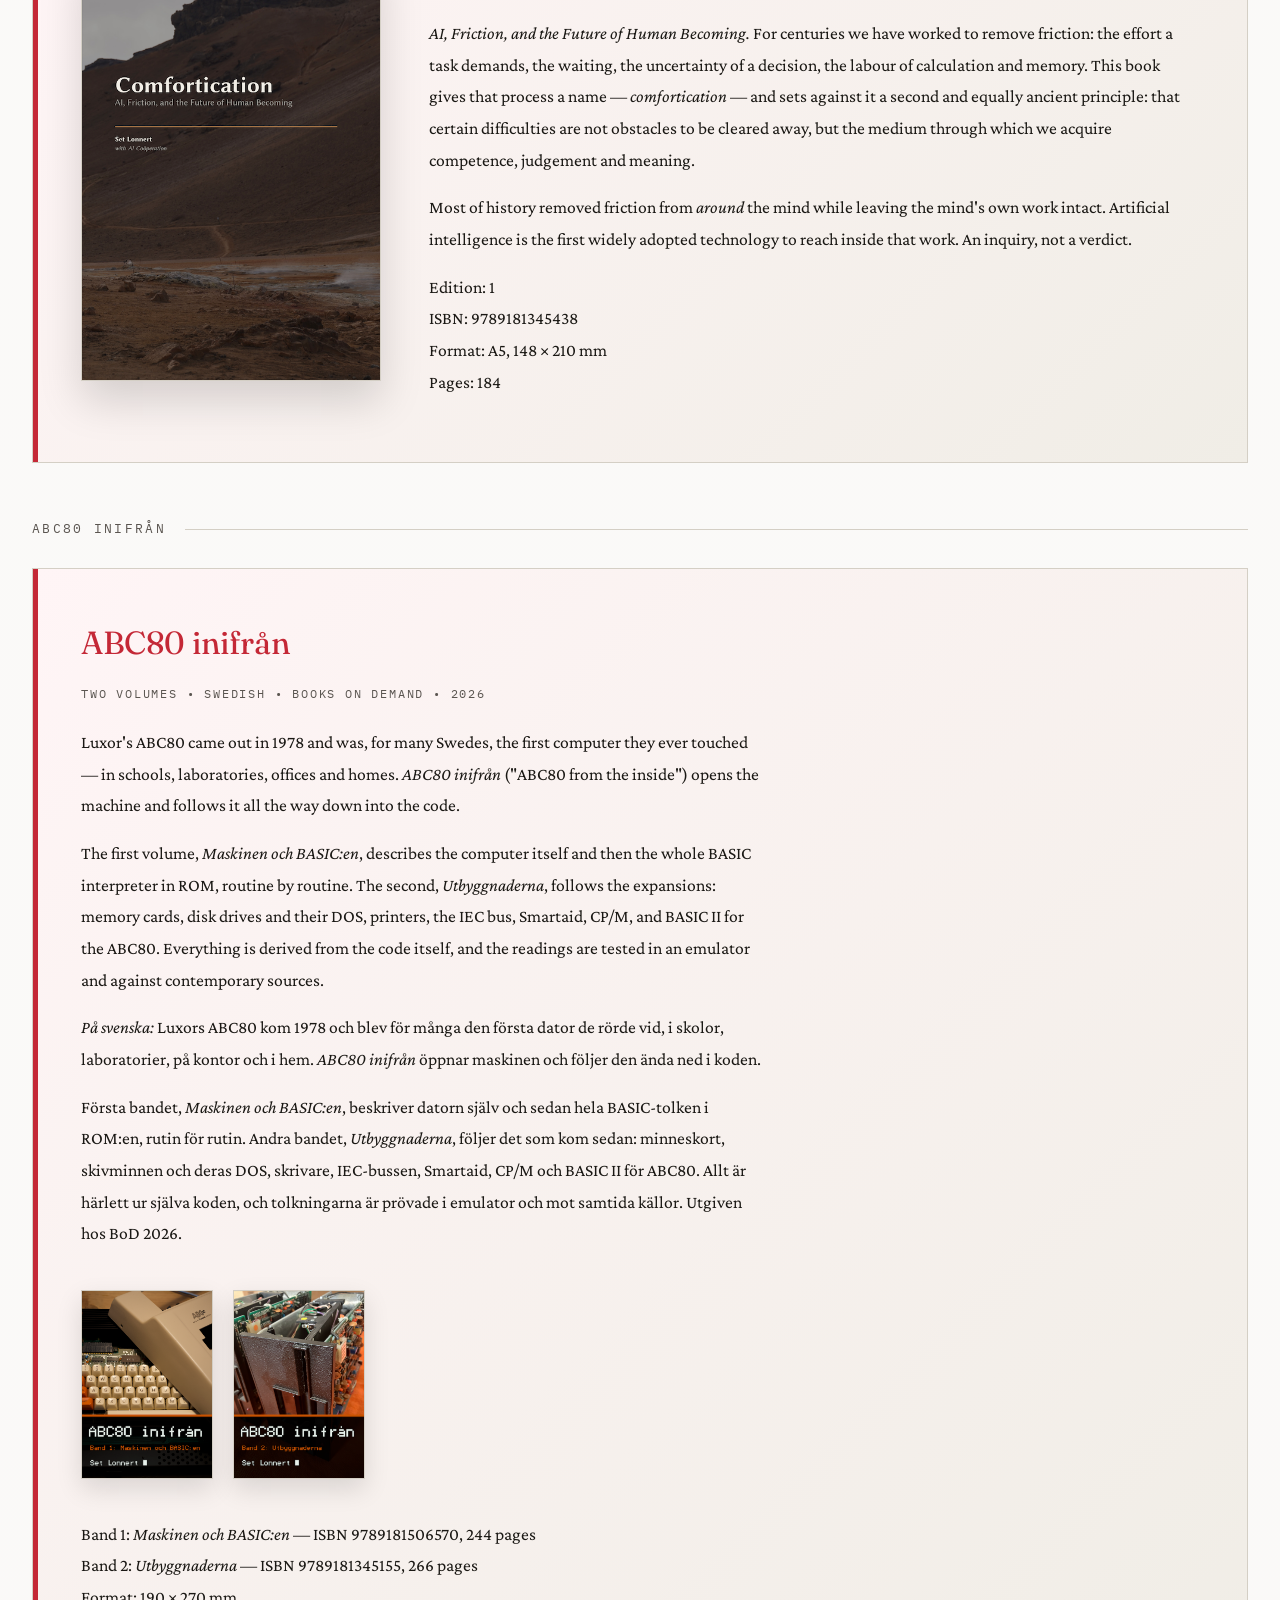
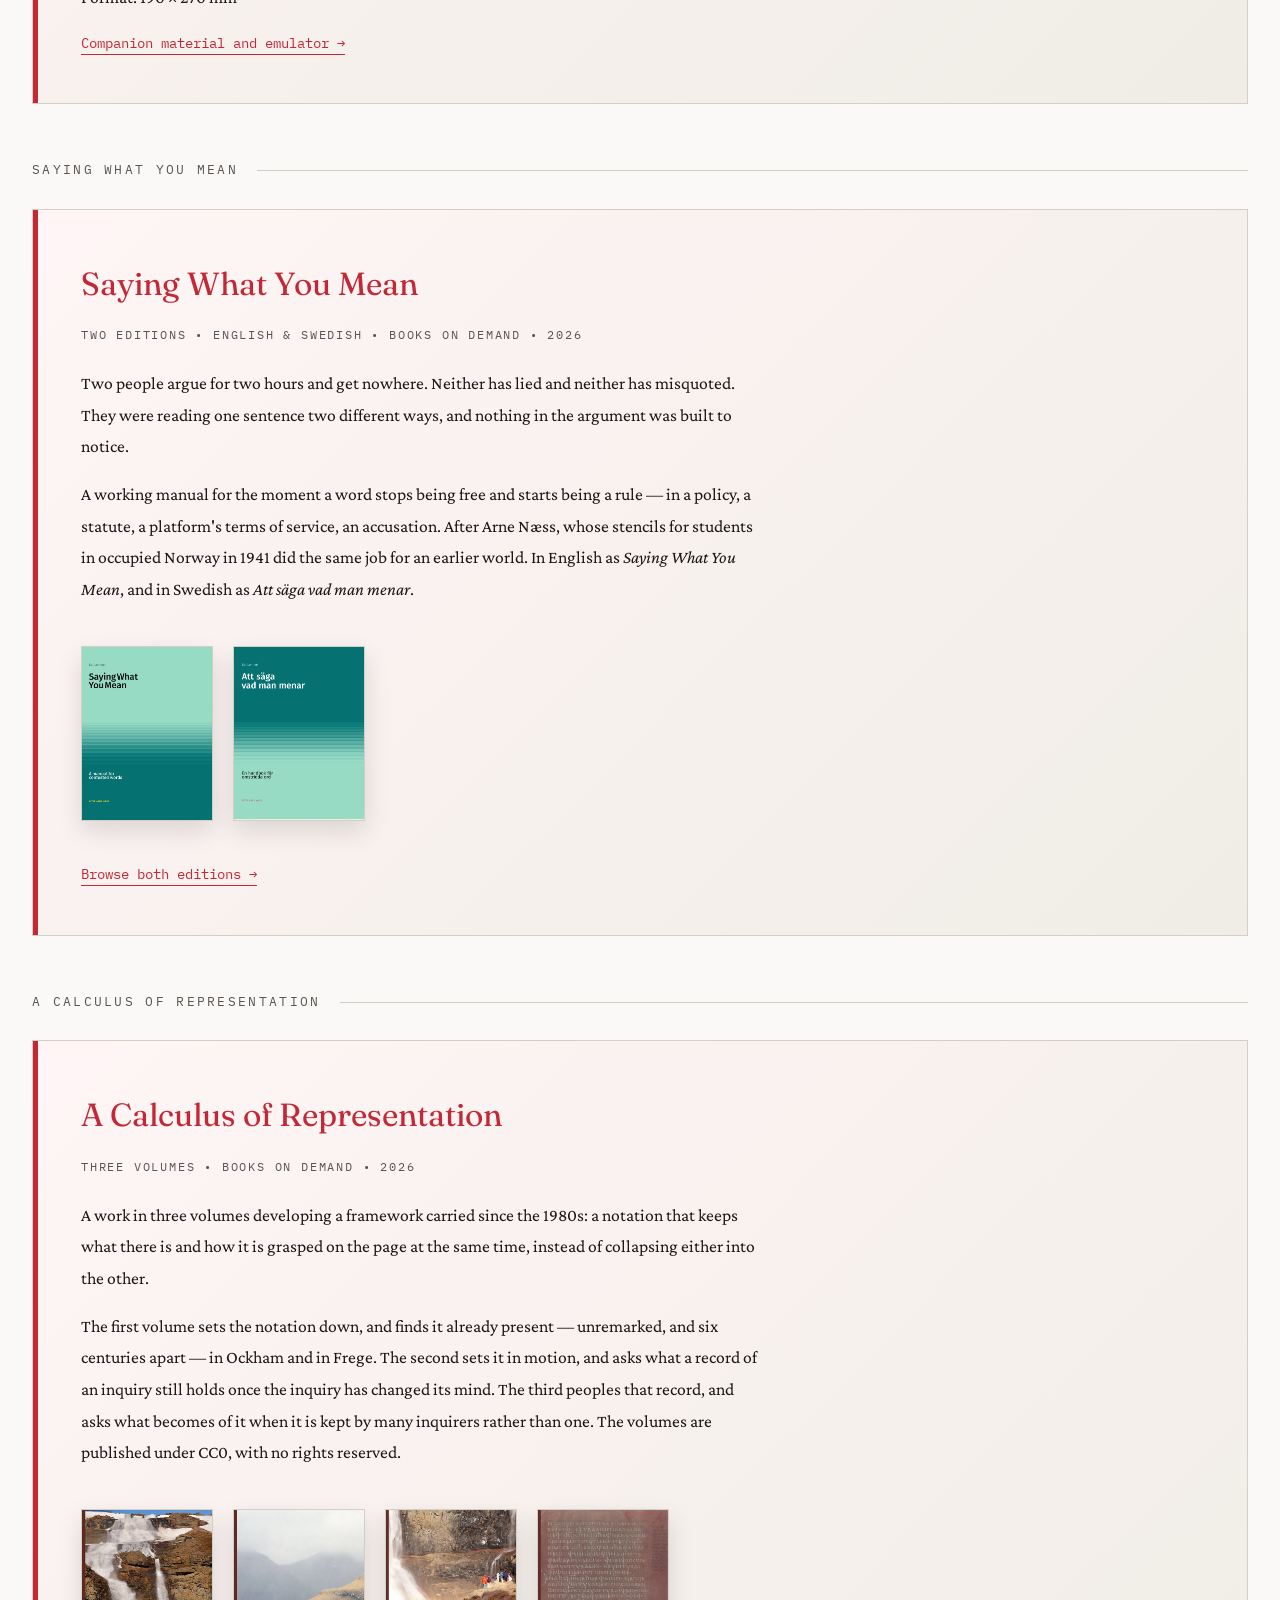
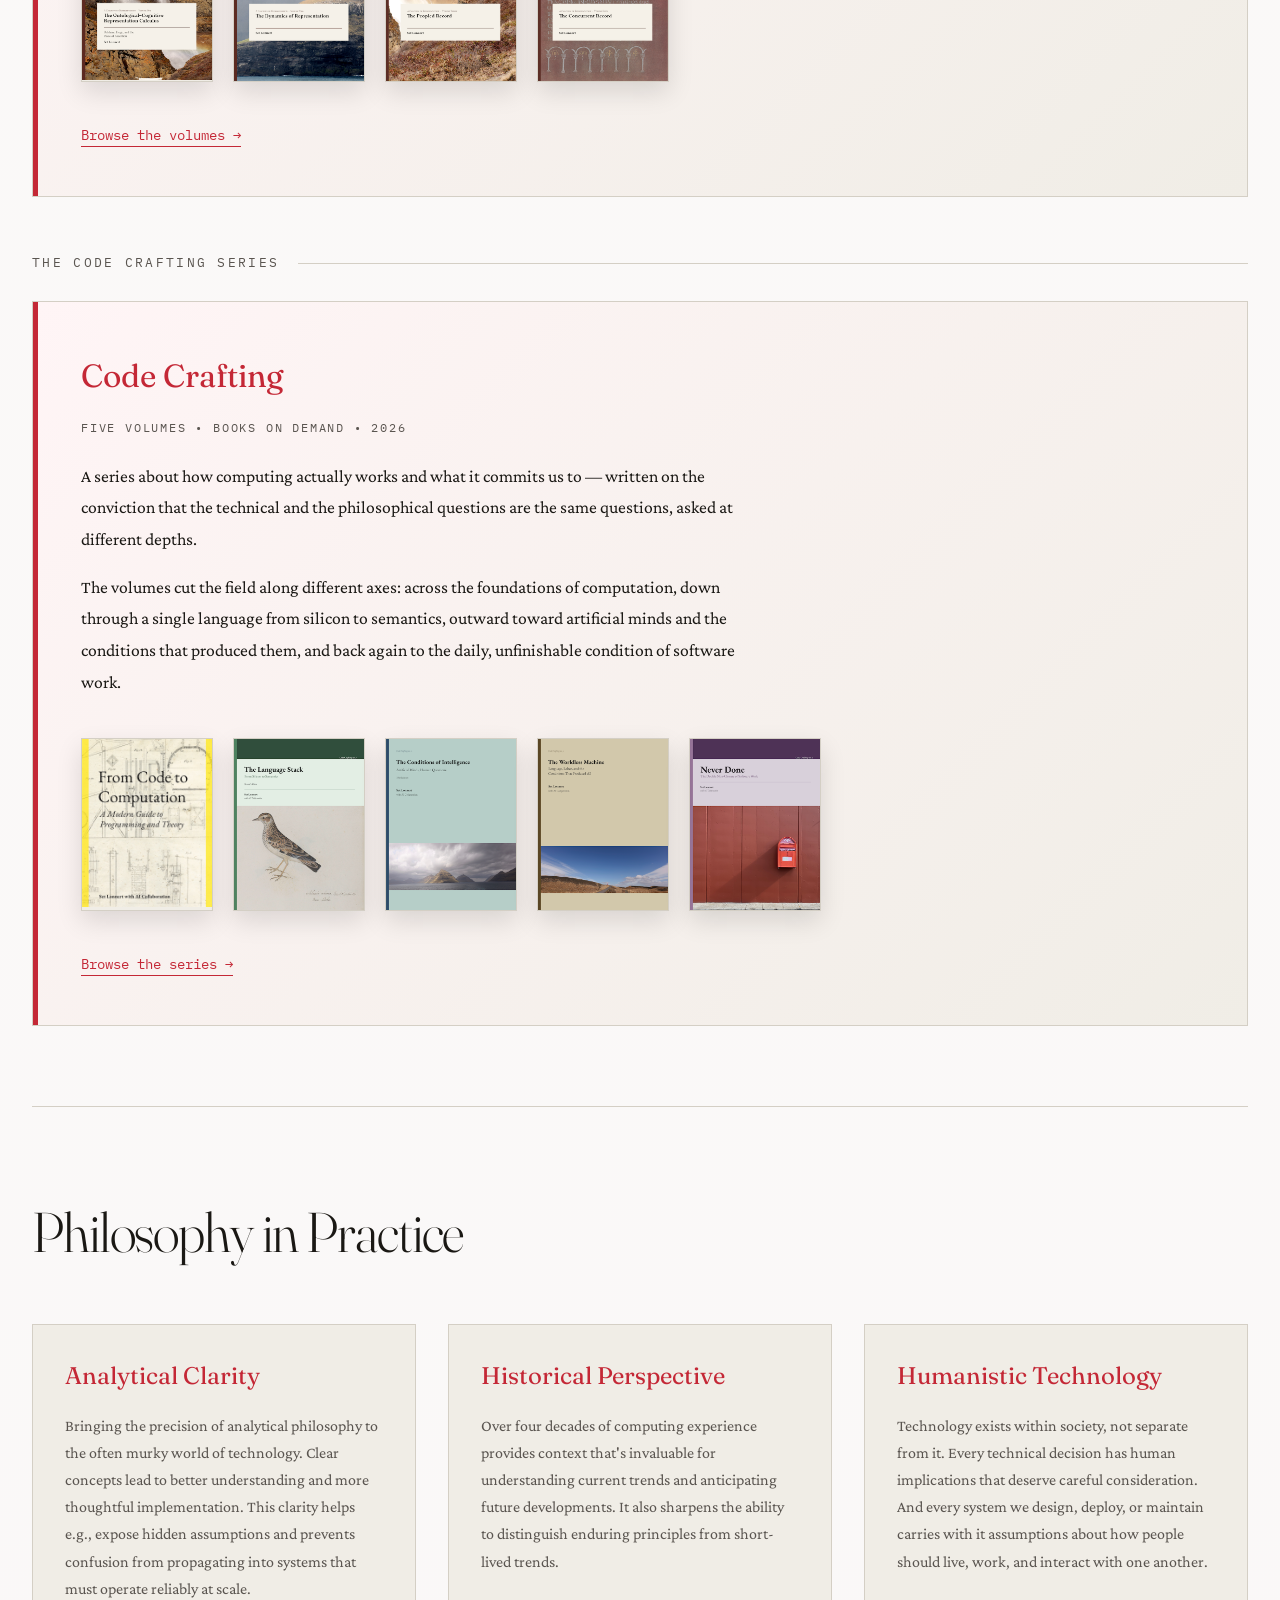
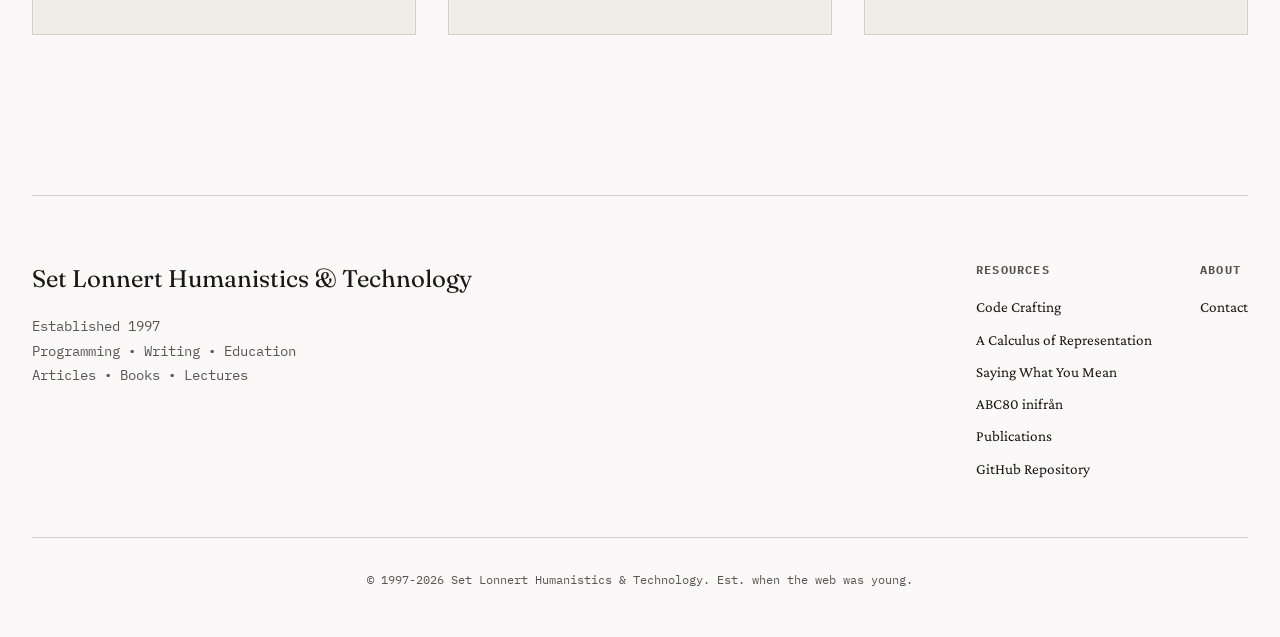
==== commit 1e5994c5: "Update index.html" ====
--- a/index.html
+++ b/index.html
@@ -198,7 +198,7 @@
                         <img src="assets/images/cover-ocrc-iii.png" alt="The Peopled Record - cover">
                     </a>
                     <a href="calculus-representation.html" title="The Concurrent Record">
-                        <img src="assets/images/cover-ocrc-iv.png" alt="The Concurrent Record - cover">
+                        <img src="assets/images/cover-oroc-iv.png" alt="The Concurrent Record - cover">
                     </a>
                 </div>
 
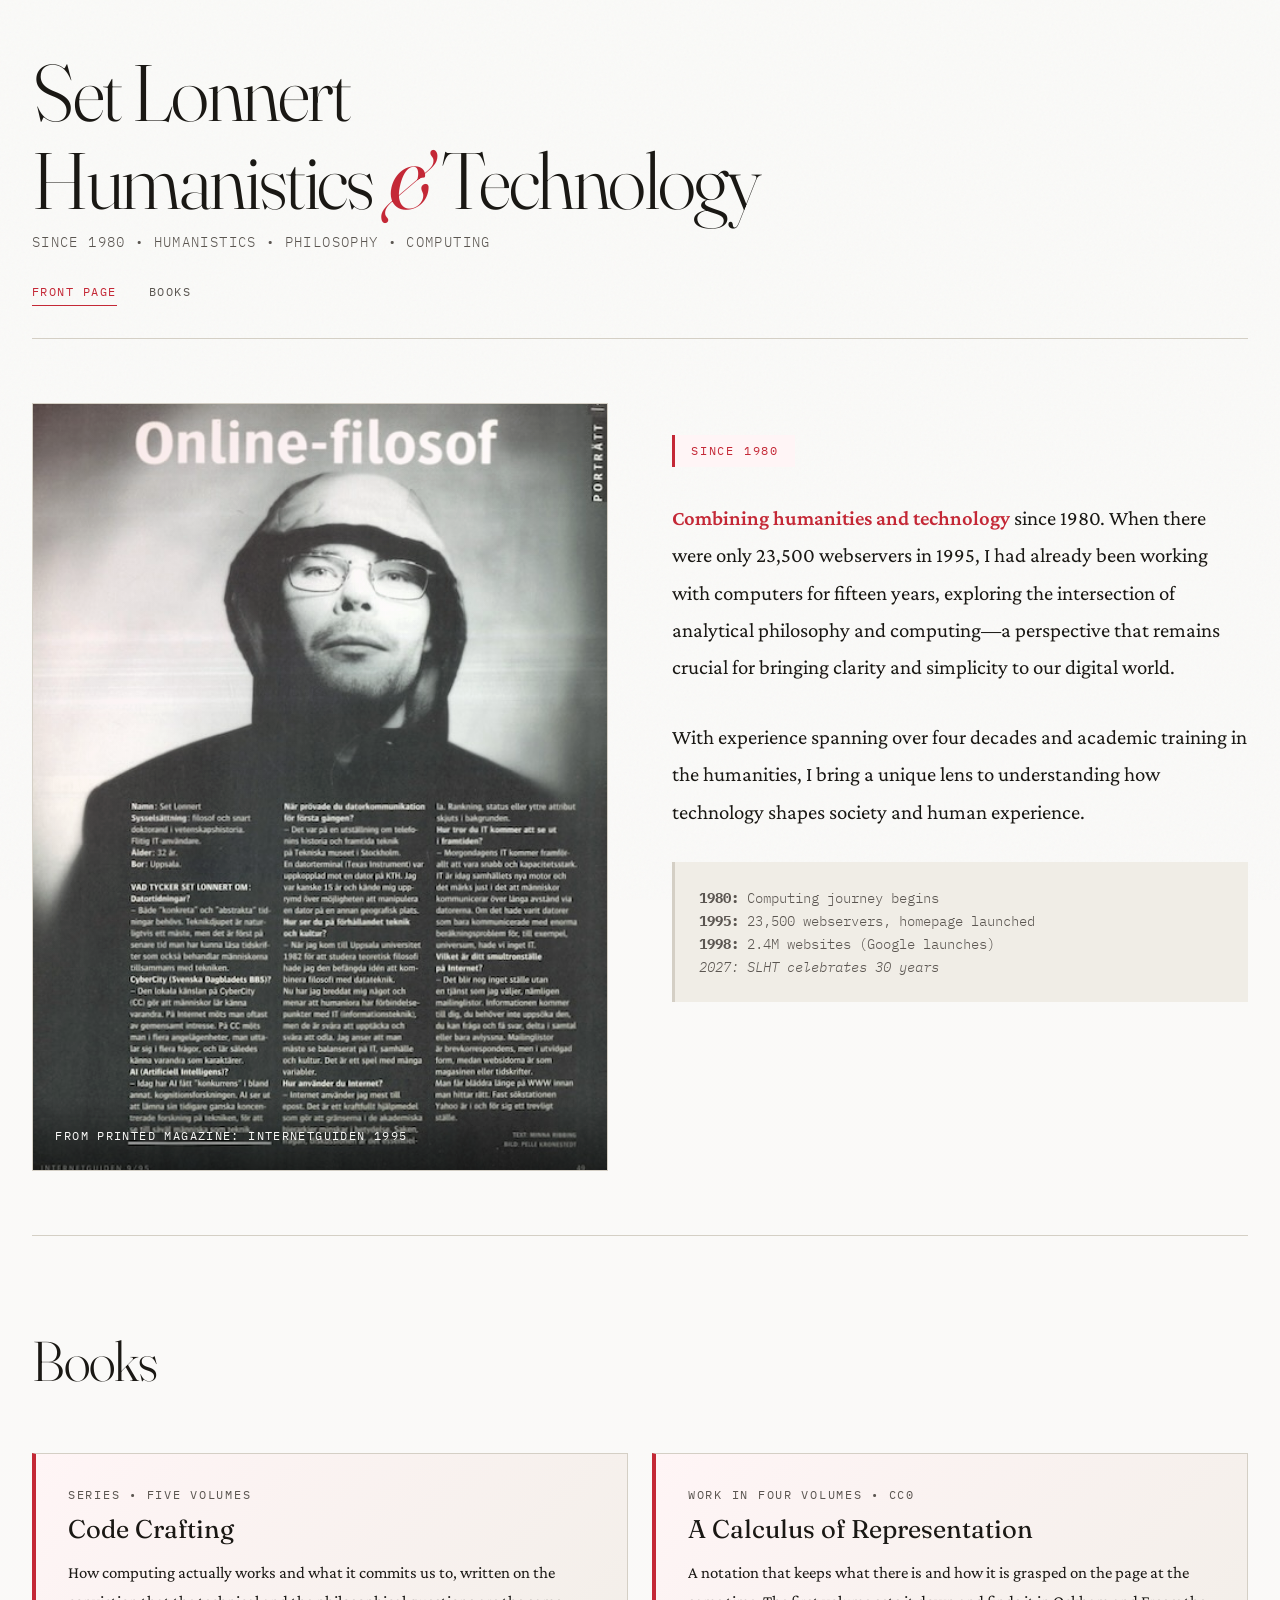
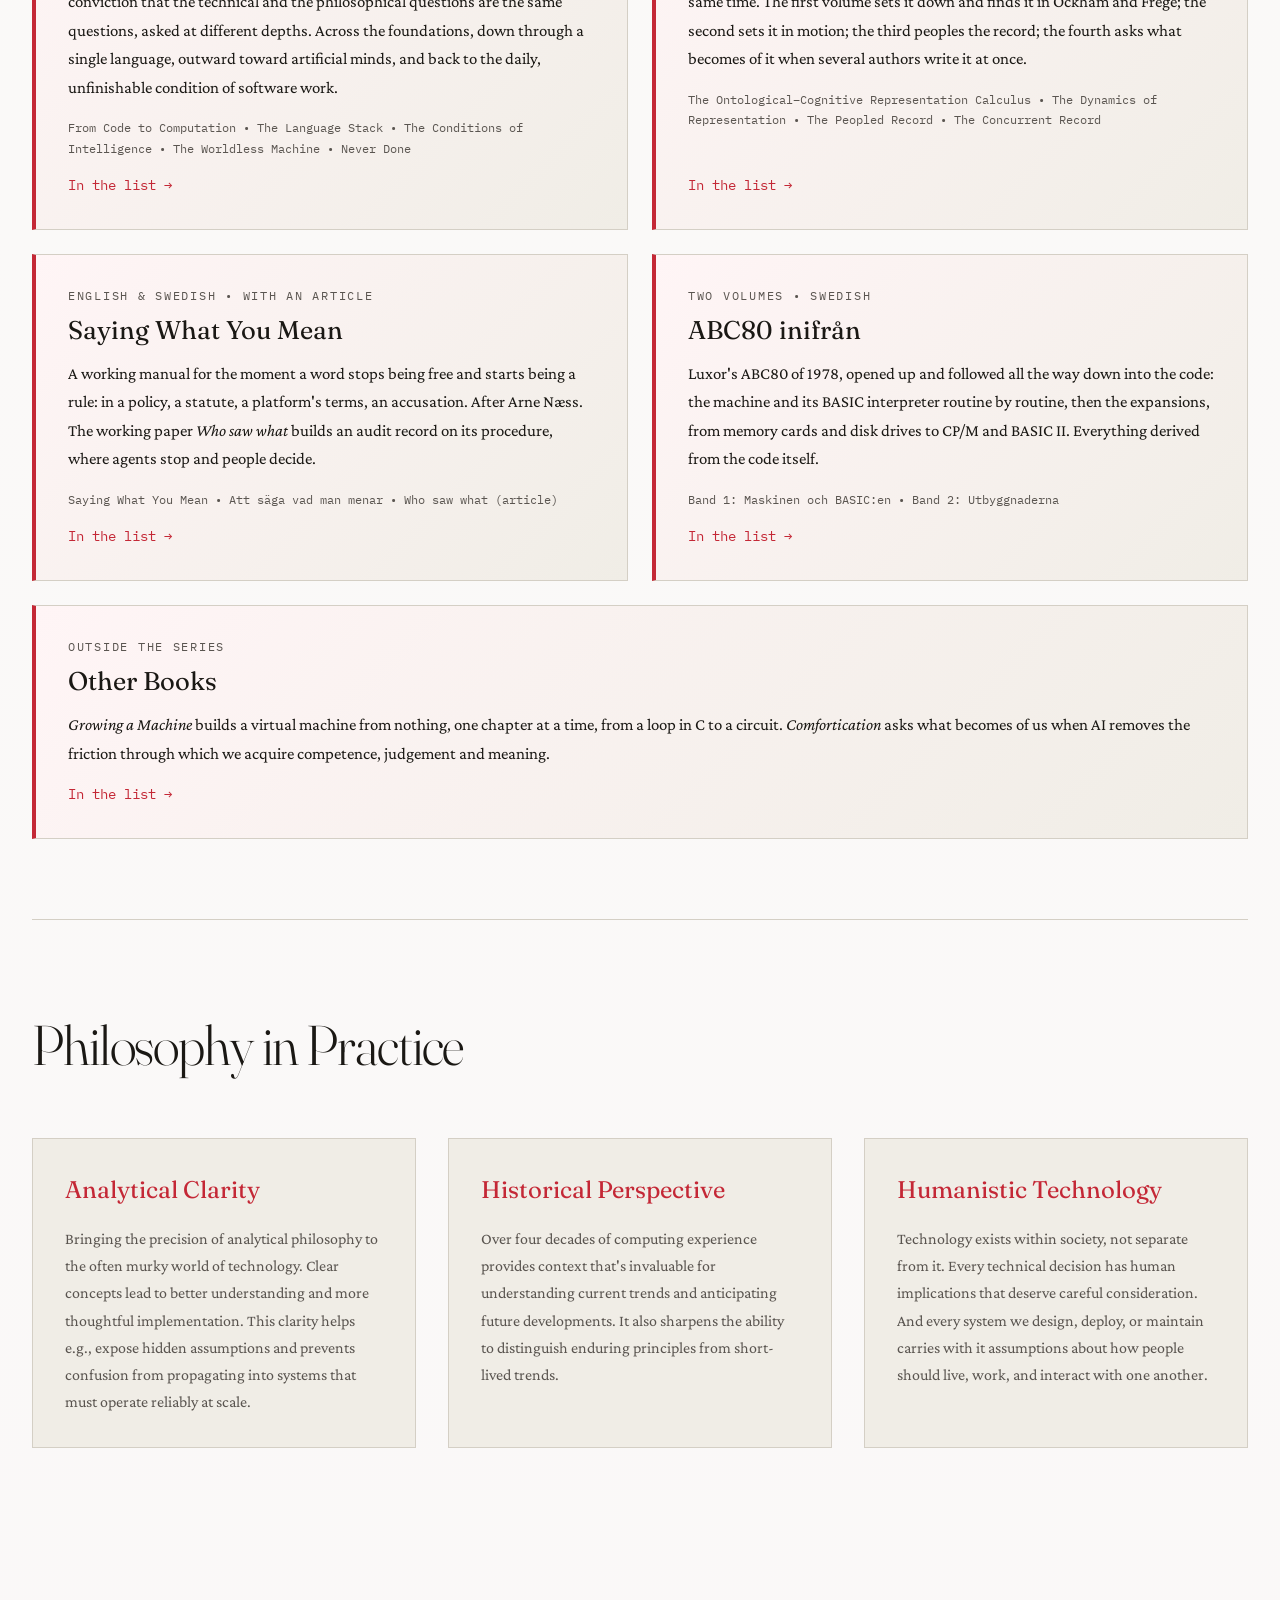
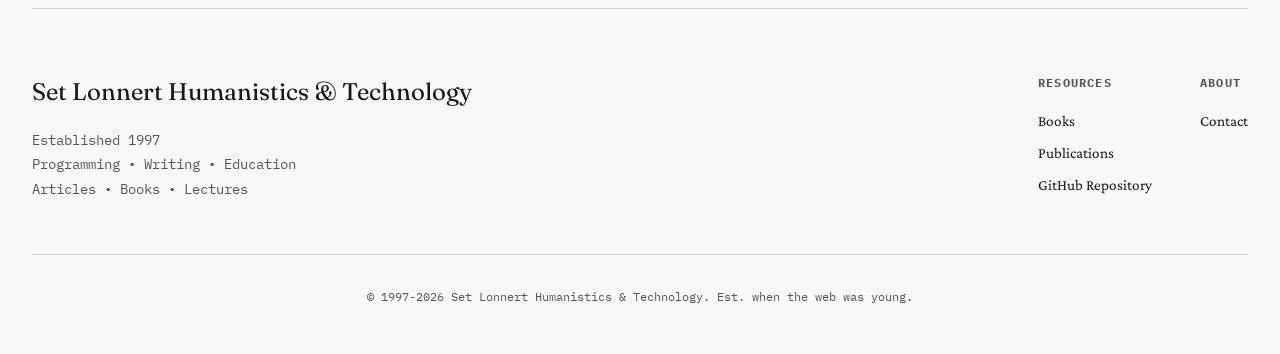
==== commit ecd9767a: "Updates" ====
--- a/index.html
+++ b/index.html
@@ -16,9 +16,7 @@
             <p class="site-subtitle">Since 1980 • Humanistics • Philosophy • Computing</p>
             <nav class="site-nav">
                 <a href="index.html" aria-current="page">Front Page</a>
-                <a href="code-crafting.html">Code Crafting</a>
-                <a href="calculus-representation.html">A Calculus of Representation</a>
-                <a href="saying.html">Saying What You Mean</a>
+                <a href="books.html">Books</a>
             </nav>
         </header>
 
@@ -49,198 +47,83 @@
         </section>
 
         <section class="featured">
-            <h2 class="section-header">Featured Work</h2>
+            <h2 class="section-header">Books</h2>
 
-            <h3 class="featured-group-label">New — Outside the Series</h3>
+            <div class="series-grid">
+                <a class="series-brief" href="books.html#code-crafting">
+                    <span class="series-count">Series • Five volumes</span>
+                    <h3>Code Crafting</h3>
+                    <p>
+                        How computing actually works and what it commits us to, written on the
+                        conviction that the technical and the philosophical questions are the same
+                        questions, asked at different depths. Across the foundations, down through a
+                        single language, outward toward artificial minds, and back to the daily,
+                        unfinishable condition of software work.
+                    </p>
+                    <p class="series-contents">
+                        From Code to Computation • The Language Stack • The Conditions of
+                        Intelligence • The Worldless Machine • Never Done
+                    </p>
+                    <span class="series-more">In the list →</span>
+                </a>
 
-            <div class="featured-book" id="comfortication">
-                <div class="book-cover-wrap">
-                    <!-- <span class="coming-soon-badge">Coming Soon</span> -->
-                    <!-- <span class="draft-badge">Planned</span> -->
-                    <div class="book-cover" style="cursor: default;">
-                        <img src="assets/images/cover-comfortication.png" alt="Comfortication - cover">
-                    </div>
-                </div>
-                <div class="book-details">
-                    <h3>Comfortication (2026)</h3>
+                <a class="series-brief" href="books.html#calculus">
+                    <span class="series-count">Work in four volumes • CC0</span>
+                    <h3>A Calculus of Representation</h3>
                     <p>
-                        <em>AI, Friction, and the Future of Human Becoming.</em>
-                        For centuries we have worked to remove friction: the effort a task demands,
-                        the waiting, the uncertainty of a decision, the labour of calculation and
-                        memory. This book gives that process a name — <em>comfortication</em> — and
-                        sets against it a second and equally ancient principle: that certain
-                        difficulties are not obstacles to be cleared away, but the medium through
-                        which we acquire competence, judgement and meaning.
+                        A notation that keeps what there is and how it is grasped on the page at the
+                        same time. The first volume sets it down and finds it in Ockham and Frege; the
+                        second sets it in motion; the third peoples the record; the fourth asks what
+                        becomes of it when several authors write it at once.
                     </p>
+                    <p class="series-contents">
+                        The Ontological–Cognitive Representation Calculus • The Dynamics of
+                        Representation • The Peopled Record • The Concurrent Record
+                    </p>
+                    <span class="series-more">In the list →</span>
+                </a>
+
+                <a class="series-brief" href="books.html#saying">
+                    <span class="series-count">English &amp; Swedish • With an article</span>
+                    <h3>Saying What You Mean</h3>
                     <p>
-                        Most of history removed friction from <em>around</em> the mind while leaving
-                        the mind's own work intact. Artificial intelligence is the first widely
-                        adopted technology to reach inside that work. An inquiry, not a verdict.
+                        A working manual for the moment a word stops being free and starts being a
+                        rule: in a policy, a statute, a platform's terms, an accusation. After Arne
+                        N&aelig;ss. The working paper <em>Who saw what</em> builds an audit record
+                        on its procedure, where agents stop and people decide.
                     </p>
+                    <p class="series-contents">
+                        Saying What You Mean • Att säga vad man menar • Who saw what (article)
+                    </p>
+                    <span class="series-more">In the list →</span>
+                </a>
+
+                <a class="series-brief" href="books.html#abc80">
+                    <span class="series-count">Two volumes • Swedish</span>
+                    <h3>ABC80 inifrån</h3>
                     <p>
-                        Edition: 1<br />
-                        ISBN: 9789181345438<br />
-                        Format: A5, 148 × 210 mm<br />
-                        Pages: 184<br />
+                        Luxor's ABC80 of 1978, opened up and followed all the way down into the
+                        code: the machine and its BASIC interpreter routine by routine, then the
+                        expansions, from memory cards and disk drives to CP/M and BASIC II.
+                        Everything derived from the code itself.
                     </p>
-                </div>
-            </div>
+                    <p class="series-contents">
+                        Band 1: Maskinen och BASIC:en • Band 2: Utbyggnaderna
+                    </p>
+                    <span class="series-more">In the list →</span>
+                </a>
 
-            <h3 class="featured-group-label">ABC80 inifrån</h3>
-
-            <div class="series-card" id="abc80">
-                <h3>ABC80 inifrån</h3>
-                <span class="series-count">Two volumes • Swedish • Books on Demand • 2026</span>
-                <p>
-                    Luxor's ABC80 came out in 1978 and was, for many Swedes, the first computer
-                    they ever touched — in schools, laboratories, offices and homes.
-                    <em>ABC80 inifrån</em> ("ABC80 from the inside") opens the machine and follows
-                    it all the way down into the code.
-                </p>
-                <p>
-                    The first volume, <em>Maskinen och BASIC:en</em>, describes the computer
-                    itself and then the whole BASIC interpreter in ROM, routine by routine.
-                    The second, <em>Utbyggnaderna</em>, follows the expansions: memory cards,
-                    disk drives and their DOS, printers, the IEC bus, Smartaid, CP/M, and
-                    BASIC II for the ABC80. Everything is derived from the code itself, and
-                    the readings are tested in an emulator and against contemporary sources.
-                </p>
-                <p lang="sv">
-                    <em>På svenska:</em> Luxors ABC80 kom 1978 och blev för många den första
-                    dator de rörde vid, i skolor, laboratorier, på kontor och i hem.
-                    <em>ABC80 inifrån</em> öppnar maskinen och följer den ända ned i koden.
-                </p>
-                <p lang="sv">
-                    Första bandet, <em>Maskinen och BASIC:en</em>, beskriver datorn själv och
-                    sedan hela BASIC-tolken i ROM:en, rutin för rutin. Andra bandet,
-                    <em>Utbyggnaderna</em>, följer det som kom sedan: minneskort, skivminnen
-                    och deras DOS, skrivare, IEC-bussen, Smartaid, CP/M och BASIC II för
-                    ABC80. Allt är härlett ur själva koden, och tolkningarna är prövade i
-                    emulator och mot samtida källor. Utgiven hos BoD 2026.
-                </p>
-
-                <div class="cover-strip">
-                    <a href="https://github.com/Feyerabend/ABC80/tree/master/inifran" title="Band 1: Maskinen och BASIC:en" target="_blank">
-                        <img src="assets/images/cover-band-1.png" alt="ABC80 inifrån, Band 1: Maskinen och BASIC:en - cover">
-                    </a>
-                    <a href="https://github.com/Feyerabend/ABC80/tree/master/inifran" title="Band 2: Utbyggnaderna" target="_blank">
-                        <img src="assets/images/cover-band-2.png" alt="ABC80 inifrån, Band 2: Utbyggnaderna - cover">
-                    </a>
-                </div>
-
-                <p>
-                    Band 1: <em>Maskinen och BASIC:en</em> — ISBN 9789181506570, 244 pages<br />
-                    Band 2: <em>Utbyggnaderna</em> — ISBN 9789181345155, 266 pages<br />
-                    Format: 190 × 270 mm
-                </p>
-
-                <a href="https://github.com/Feyerabend/ABC80/tree/master/inifran" target="_blank">Companion material and emulator →</a>
-            </div>
-
-            <h3 class="featured-group-label">Saying What You Mean</h3>
-
-            <div class="series-card" id="saying">
-                <h3>Saying What You Mean</h3>
-                <span class="series-count">Two editions • English &amp; Swedish • Books on Demand • 2026</span>
-                <p>
-                    Two people argue for two hours and get nowhere. Neither has lied and
-                    neither has misquoted. They were reading one sentence two different
-                    ways, and nothing in the argument was built to notice.
-                </p>
-                <p>
-                    A working manual for the moment a word stops being free and starts being
-                    a rule — in a policy, a statute, a platform's terms of service, an
-                    accusation. After Arne N&aelig;ss, whose stencils for students in occupied
-                    Norway in 1941 did the same job for an earlier world. In English as
-                    <em>Saying What You Mean</em>, and in Swedish as <em>Att säga vad man
-                    menar</em>.
-                </p>
-
-                <div class="cover-strip">
-                    <a href="saying.html#saying" title="Saying What You Mean">
-                        <img src="assets/images/cover-saying.png" alt="Saying What You Mean - cover">
-                    </a>
-                    <a href="saying.html#att-saga" title="Att säga vad man menar">
-                        <img src="assets/images/cover-att-saga.png" alt="Att säga vad man menar - cover">
-                    </a>
-                </div>
-
-                <a href="saying.html">Browse both editions →</a>
-            </div>
-
-            <h3 class="featured-group-label">A Calculus of Representation</h3>
-
-            <div class="series-card" id="calculus">
-                <h3>A Calculus of Representation</h3>
-                <span class="series-count">Three volumes • Books on Demand • 2026</span>
-                <p>
-                    A work in three volumes developing a framework carried since the 1980s: a
-                    notation that keeps what there is and how it is grasped on the page at
-                    the same time, instead of collapsing either into the other.
-                </p>
-                <p>
-                    The first volume sets the notation down, and finds it already present —
-                    unremarked, and six centuries apart — in Ockham and in Frege. The second
-                    sets it in motion, and asks what a record of an inquiry still holds once
-                    the inquiry has changed its mind. The third peoples that record, and asks
-                    what becomes of it when it is kept by many inquirers rather than one.
-                    The volumes are published under CC0, with no rights reserved.
-                </p>
-
-                <div class="cover-strip">
-                    <a href="calculus-representation.html" title="The Ontological–Cognitive Representation Calculus">
-                        <img src="assets/images/cover-ocrc-i.png" alt="The Ontological–Cognitive Representation Calculus - cover">
-                    </a>
-                    <a href="calculus-representation.html" title="The Dynamics of Representation">
-                        <img src="assets/images/cover-ocrc-ii.png" alt="The Dynamics of Representation - cover">
-                    </a>
-                    <a href="calculus-representation.html" title="The Peopled Record">
-                        <img src="assets/images/cover-ocrc-iii.png" alt="The Peopled Record - cover">
-                    </a>
-                    <a href="calculus-representation.html" title="The Concurrent Record">
-                        <img src="assets/images/cover-oroc-iv.png" alt="The Concurrent Record - cover">
-                    </a>
-                </div>
-
-                <a href="calculus-representation.html">Browse the volumes →</a>
-            </div>
-
-            <h3 class="featured-group-label">The Code Crafting Series</h3>
-
-            <div class="series-card">
-                <h3>Code Crafting</h3>
-                <span class="series-count">Five volumes • Books on Demand • 2026</span>
-                <p>
-                    A series about how computing actually works and what it commits us to —
-                    written on the conviction that the technical and the philosophical questions
-                    are the same questions, asked at different depths.
-                </p>
-                <p>
-                    The volumes cut the field along different axes: across the foundations of
-                    computation, down through a single language from silicon to semantics,
-                    outward toward artificial minds and the conditions that produced them, and
-                    back again to the daily, unfinishable condition of software work.
-                </p>
-
-                <div class="cover-strip">
-                    <a href="code-crafting.html" title="From Code to Computation">
-                        <img src="assets/images/omslag.jpg" alt="From Code to Computation - cover">
-                    </a>
-                    <a href="code-crafting.html" title="The Language Stack">
-                        <img src="assets/images/cover4.png" alt="The Language Stack - cover">
-                    </a>
-                    <a href="code-crafting.html" title="The Conditions of Intelligence">
-                        <img src="assets/images/cover2.png" alt="The Conditions of Intelligence - cover">
-                    </a>
-                    <a href="code-crafting.html" title="The Worldless Machine">
-                        <img src="assets/images/cover3.png" alt="The Worldless Machine - cover">
-                    </a>
-                    <a href="code-crafting.html" title="Never Done">
-                        <img src="assets/images/cover5.png" alt="Never Done - cover">
-                    </a>
-                </div>
-
-                <a href="code-crafting.html">Browse the series →</a>
+                <a class="series-brief series-brief-wide" href="books.html#other">
+                    <span class="series-count">Outside the series</span>
+                    <h3>Other Books</h3>
+                    <p>
+                        <em>Growing a Machine</em> builds a virtual machine from nothing, one
+                        chapter at a time, from a loop in C to a circuit. <em>Comfortication</em>
+                        asks what becomes of us when AI removes the friction through which we
+                        acquire competence, judgement and meaning.
+                    </p>
+                    <span class="series-more">In the list →</span>
+                </a>
             </div>
         </section>
 
@@ -289,10 +172,7 @@
                 <div class="footer-links">
                     <div class="footer-column">
                         <h5>Resources</h5>
-                        <a href="code-crafting.html">Code Crafting</a>
-                        <a href="calculus-representation.html">A Calculus of Representation</a>
-                        <a href="saying.html">Saying What You Mean</a>
-                        <a href="index.html#abc80">ABC80 inifrån</a>
+                        <a href="books.html">Books</a>
                         <a href="https://feyerabend.github.io/assets/pdfs/publ.pdf" target="_blank">Publications</a>
                         <a href="https://github.com/Feyerabend/cc/tree/main" target="_blank">GitHub Repository</a>
                     </div>
--- a/assets/css/site.css
+++ b/assets/css/site.css
@@ -983,3 +983,237 @@
     color: var(--text-primary);
     border-bottom-color: var(--text-primary);
 }
+
+/* =====================================================================
+   Books page — bibliographic list: thumbnail left, record right
+   ===================================================================== */
+
+.biblio-list {
+    list-style: none;
+    margin: 0 0 1rem;
+    padding: 0;
+    border-top: 1px solid var(--border);
+}
+
+.biblio-entry {
+    display: grid;
+    grid-template-columns: 84px 1fr;
+    gap: 1.75rem;
+    padding: 1.5rem 0;
+    border-bottom: 1px solid var(--border);
+    align-items: start;
+}
+
+.biblio-thumb {
+    display: block;
+    border: 1px solid var(--border);
+    box-shadow: 0 6px 16px rgba(0,0,0,0.10);
+    background: var(--bg-secondary);
+    transition: transform 0.3s ease, box-shadow 0.3s ease;
+}
+
+a.biblio-thumb:hover {
+    transform: translateY(-3px);
+    box-shadow: 0 10px 24px rgba(0,0,0,0.16);
+}
+
+.biblio-thumb img {
+    width: 100%;
+    height: auto;
+    display: block;
+}
+
+.biblio-thumb.no-cover {
+    aspect-ratio: 170 / 220;
+    display: flex;
+    align-items: center;
+    justify-content: center;
+    font-family: 'IBM Plex Mono', monospace;
+    font-size: 0.65rem;
+    letter-spacing: 0.1em;
+    text-transform: uppercase;
+    color: var(--text-secondary);
+    text-align: center;
+    padding: 0.5rem;
+}
+
+.biblio-record {
+    font-size: 1.05rem;
+    line-height: 1.6;
+}
+
+.biblio-title {
+    font-family: 'Fraunces', serif;
+    font-weight: 600;
+    font-size: 1.25rem;
+    line-height: 1.3;
+    margin: 0 0 0.15rem;
+}
+
+.biblio-subtitle {
+    font-style: italic;
+    margin: 0 0 0.5rem;
+}
+
+.biblio-meta {
+    font-family: 'IBM Plex Mono', monospace;
+    font-size: 0.78rem;
+    line-height: 1.8;
+    color: var(--text-secondary);
+    margin: 0;
+}
+
+.biblio-links {
+    margin: 0.6rem 0 0;
+    display: flex;
+    flex-wrap: wrap;
+    gap: 0.4rem 1.25rem;
+}
+
+.biblio-links a {
+    font-family: 'IBM Plex Mono', monospace;
+    font-size: 0.8rem;
+    color: var(--accent);
+    text-decoration: none;
+    border-bottom: 1px solid var(--accent);
+    padding-bottom: 1px;
+}
+
+.biblio-links a:hover {
+    color: var(--text-primary);
+    border-bottom-color: var(--text-primary);
+}
+
+.biblio-series-note {
+    max-width: 68ch;
+    font-size: 1.05rem;
+    line-height: 1.7;
+    color: var(--text-secondary);
+    margin: 0 0 1.5rem;
+}
+
+.biblio-sublabel {
+    font-family: 'IBM Plex Mono', monospace;
+    font-size: 0.72rem;
+    letter-spacing: 0.15em;
+    text-transform: uppercase;
+    color: var(--text-secondary);
+    margin: 2rem 0 0.75rem;
+}
+
+.books-pointer {
+    padding: 2rem 0;
+    font-size: 1.1rem;
+    line-height: 1.7;
+}
+
+.books-pointer a {
+    font-family: 'IBM Plex Mono', monospace;
+    font-size: 0.85rem;
+    color: var(--accent);
+    text-decoration: none;
+    border-bottom: 1px solid var(--accent);
+    padding-bottom: 2px;
+}
+
+@media (max-width: 600px) {
+    .biblio-entry {
+        grid-template-columns: 64px 1fr;
+        gap: 1rem;
+    }
+    .biblio-title { font-size: 1.1rem; }
+}
+
+.biblio-series-note a {
+    font-family: 'IBM Plex Mono', monospace;
+    font-size: 0.85rem;
+    color: var(--accent);
+    text-decoration: none;
+    border-bottom: 1px solid var(--accent);
+    padding-bottom: 1px;
+    white-space: nowrap;
+}
+
+.biblio-series-note a:hover {
+    color: var(--text-primary);
+    border-bottom-color: var(--text-primary);
+}
+
+.books-pointer p {
+    max-width: 68ch;
+    margin-bottom: 1rem;
+}
+
+.biblio-flip { cursor: pointer; }
+.biblio-flip:hover { transform: translateY(-3px); box-shadow: 0 10px 24px rgba(0,0,0,0.16); }
+
+/* =====================================================================
+   Front page — short descriptions of each group, pointing to the list
+   ===================================================================== */
+
+.series-grid {
+    display: grid;
+    grid-template-columns: repeat(2, minmax(0, 1fr));
+    gap: 1.5rem;
+}
+
+.series-brief {
+    display: flex;
+    flex-direction: column;
+    padding: 2rem;
+    background: linear-gradient(135deg, var(--highlight) 0%, var(--bg-secondary) 100%);
+    border: 1px solid var(--border);
+    border-left: 4px solid var(--accent);
+    color: var(--text-primary);
+    text-decoration: none;
+    transition: transform 0.3s ease, box-shadow 0.3s ease;
+}
+
+.series-brief:hover {
+    transform: translateY(-4px);
+    box-shadow: 0 10px 30px rgba(196, 40, 54, 0.08);
+}
+
+.series-brief-wide { grid-column: 1 / -1; }
+
+.series-brief .series-count {
+    font-family: 'IBM Plex Mono', monospace;
+    font-size: 0.72rem;
+    letter-spacing: 0.15em;
+    text-transform: uppercase;
+    color: var(--text-secondary);
+    margin-bottom: 0.6rem;
+}
+
+.series-brief h3 {
+    font-family: 'Fraunces', serif;
+    font-weight: 400;
+    font-size: 1.6rem;
+    line-height: 1.2;
+    margin: 0 0 0.9rem;
+}
+
+.series-brief p {
+    font-size: 1.05rem;
+    line-height: 1.7;
+    margin: 0 0 1rem;
+}
+
+.series-brief .series-contents {
+    font-family: 'IBM Plex Mono', monospace;
+    font-size: 0.75rem;
+    line-height: 1.7;
+    color: var(--text-secondary);
+}
+
+.series-brief .series-more {
+    margin-top: auto;
+    font-family: 'IBM Plex Mono', monospace;
+    font-size: 0.85rem;
+    color: var(--accent);
+}
+
+@media (max-width: 768px) {
+    .series-grid { grid-template-columns: 1fr; }
+    .series-brief { padding: 1.5rem; }
+}
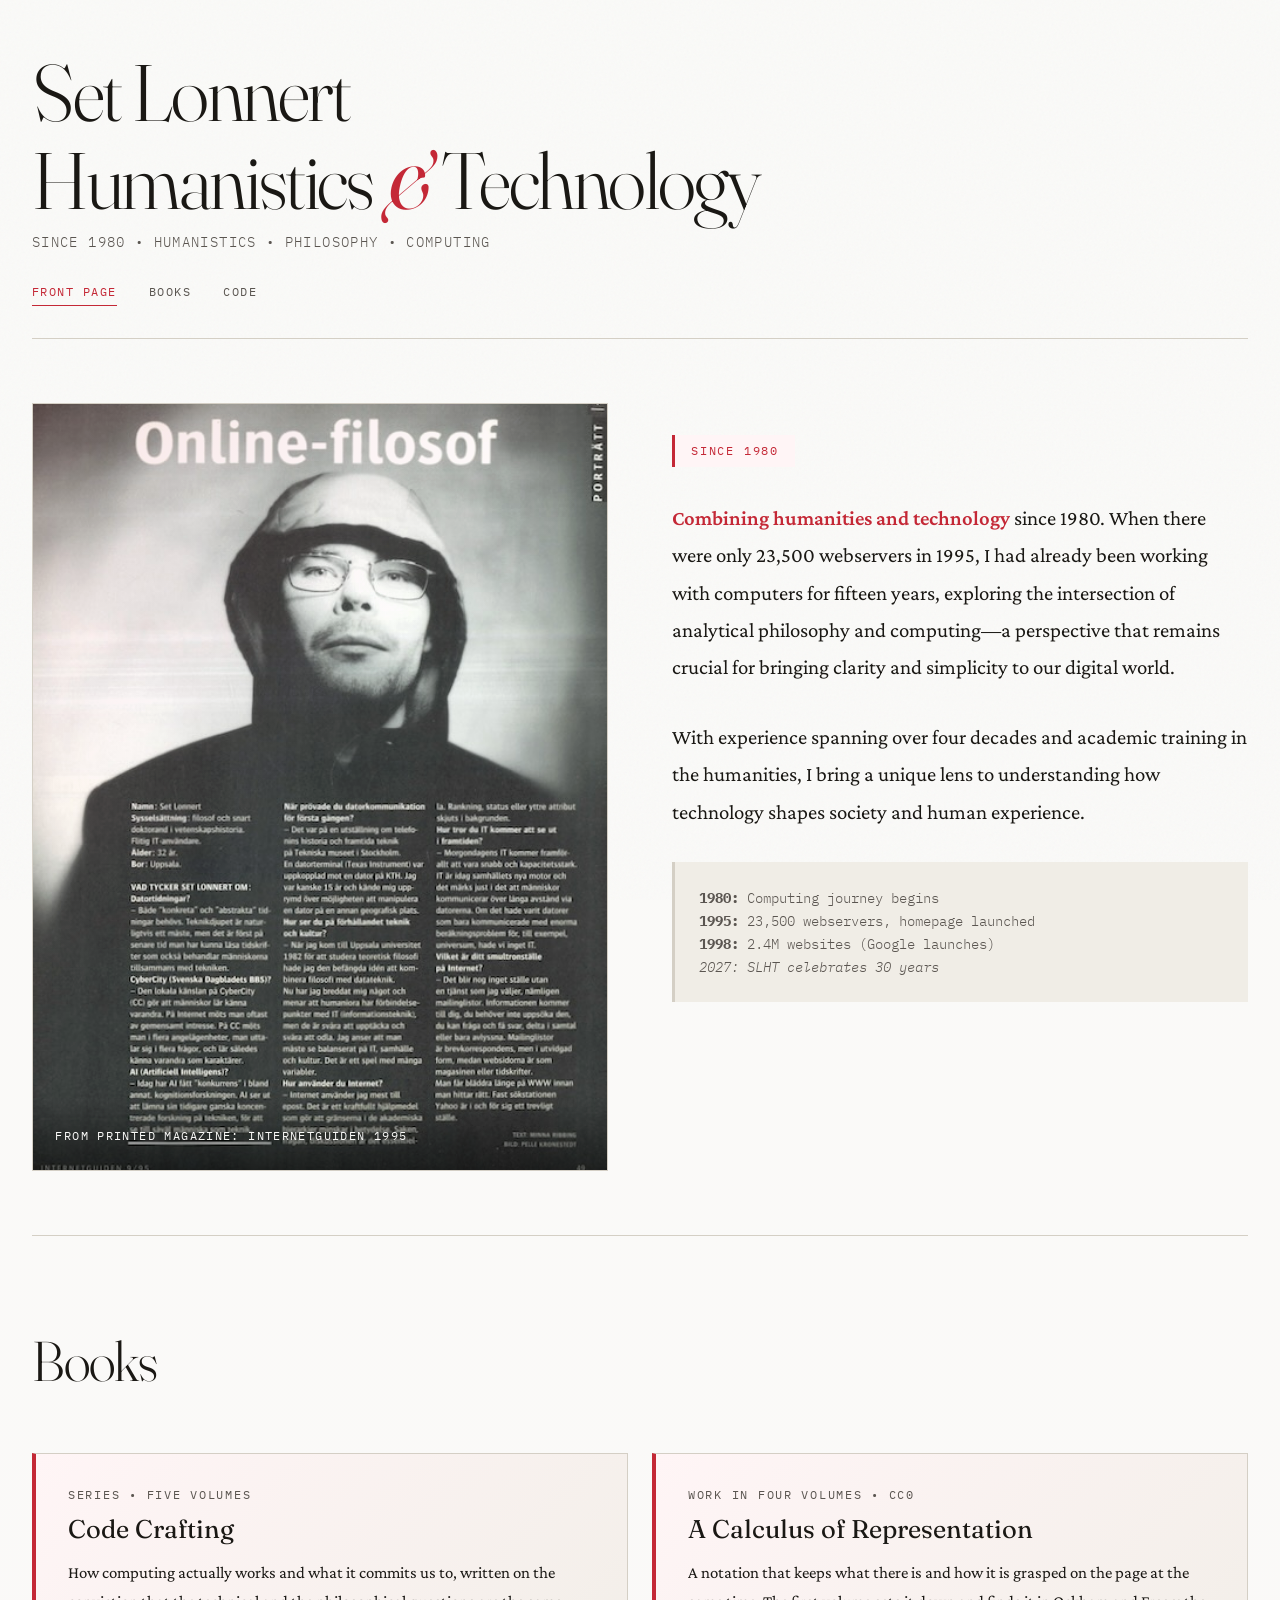
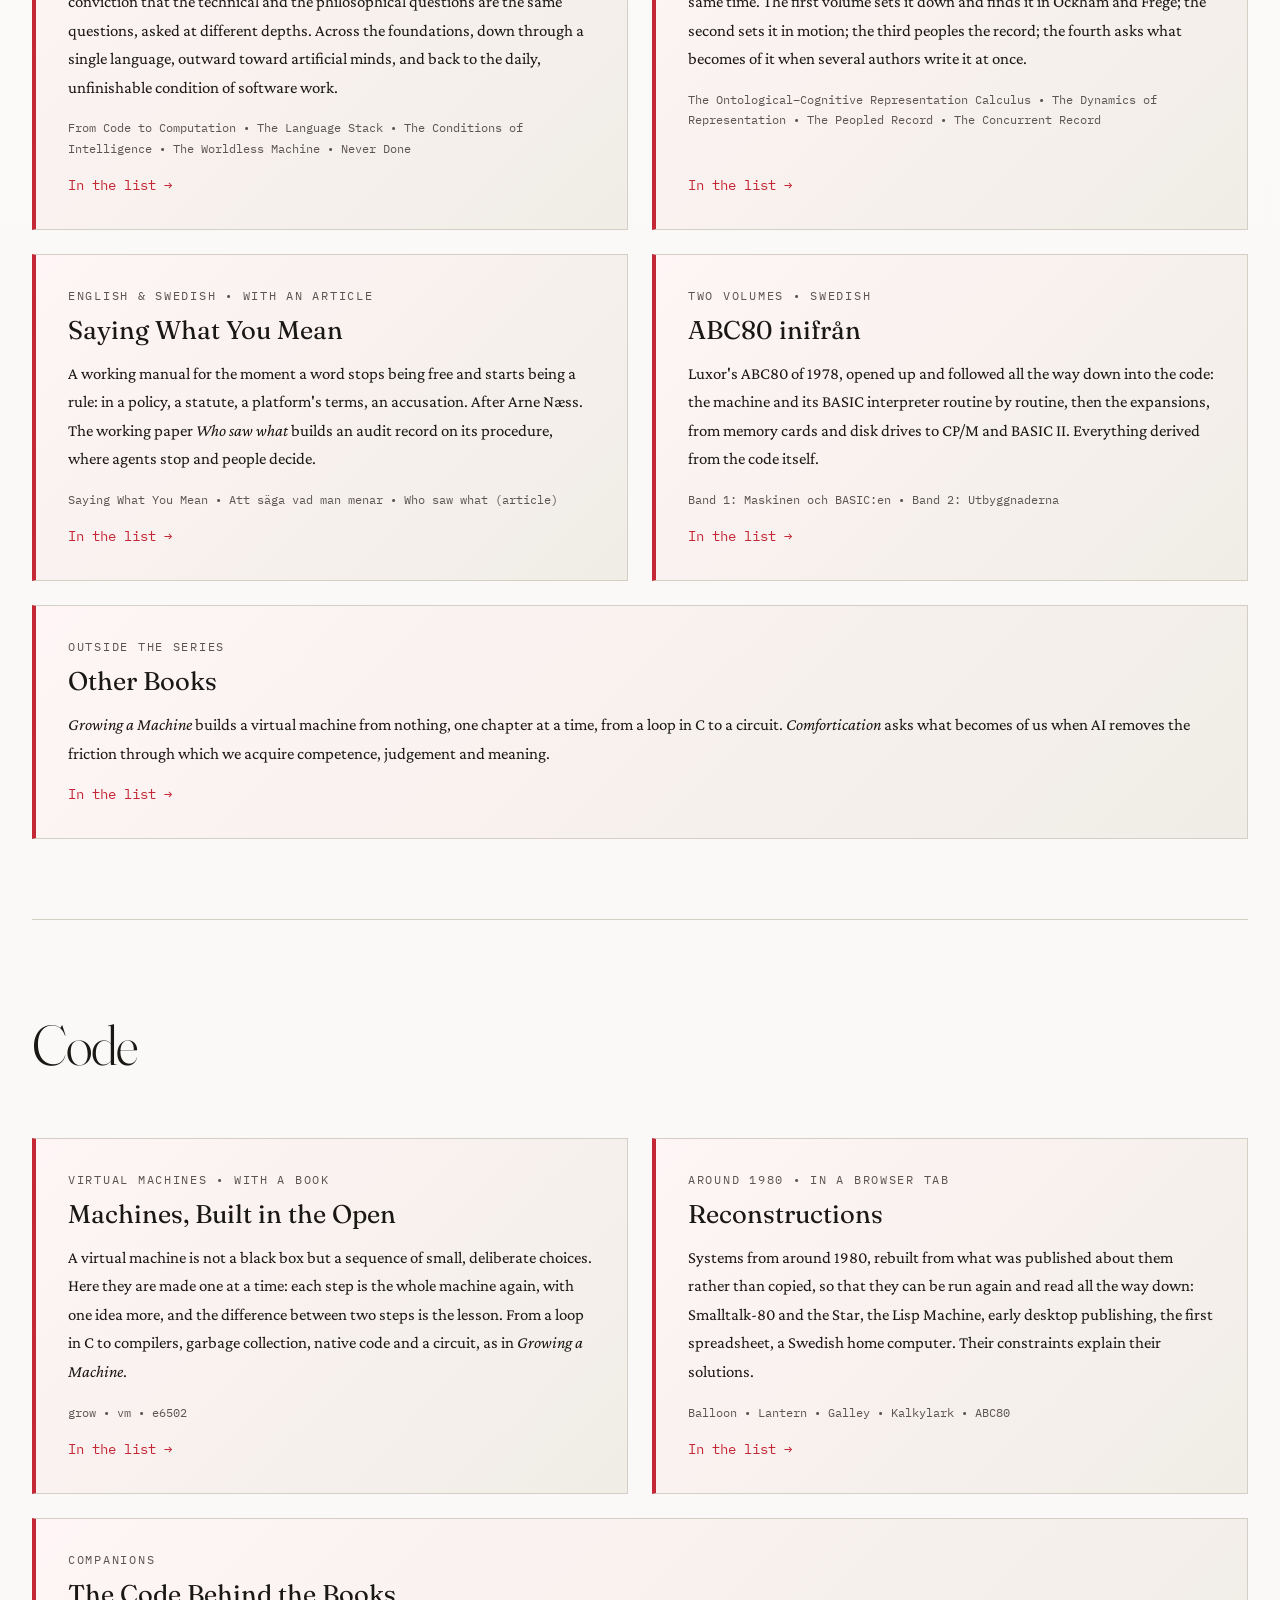
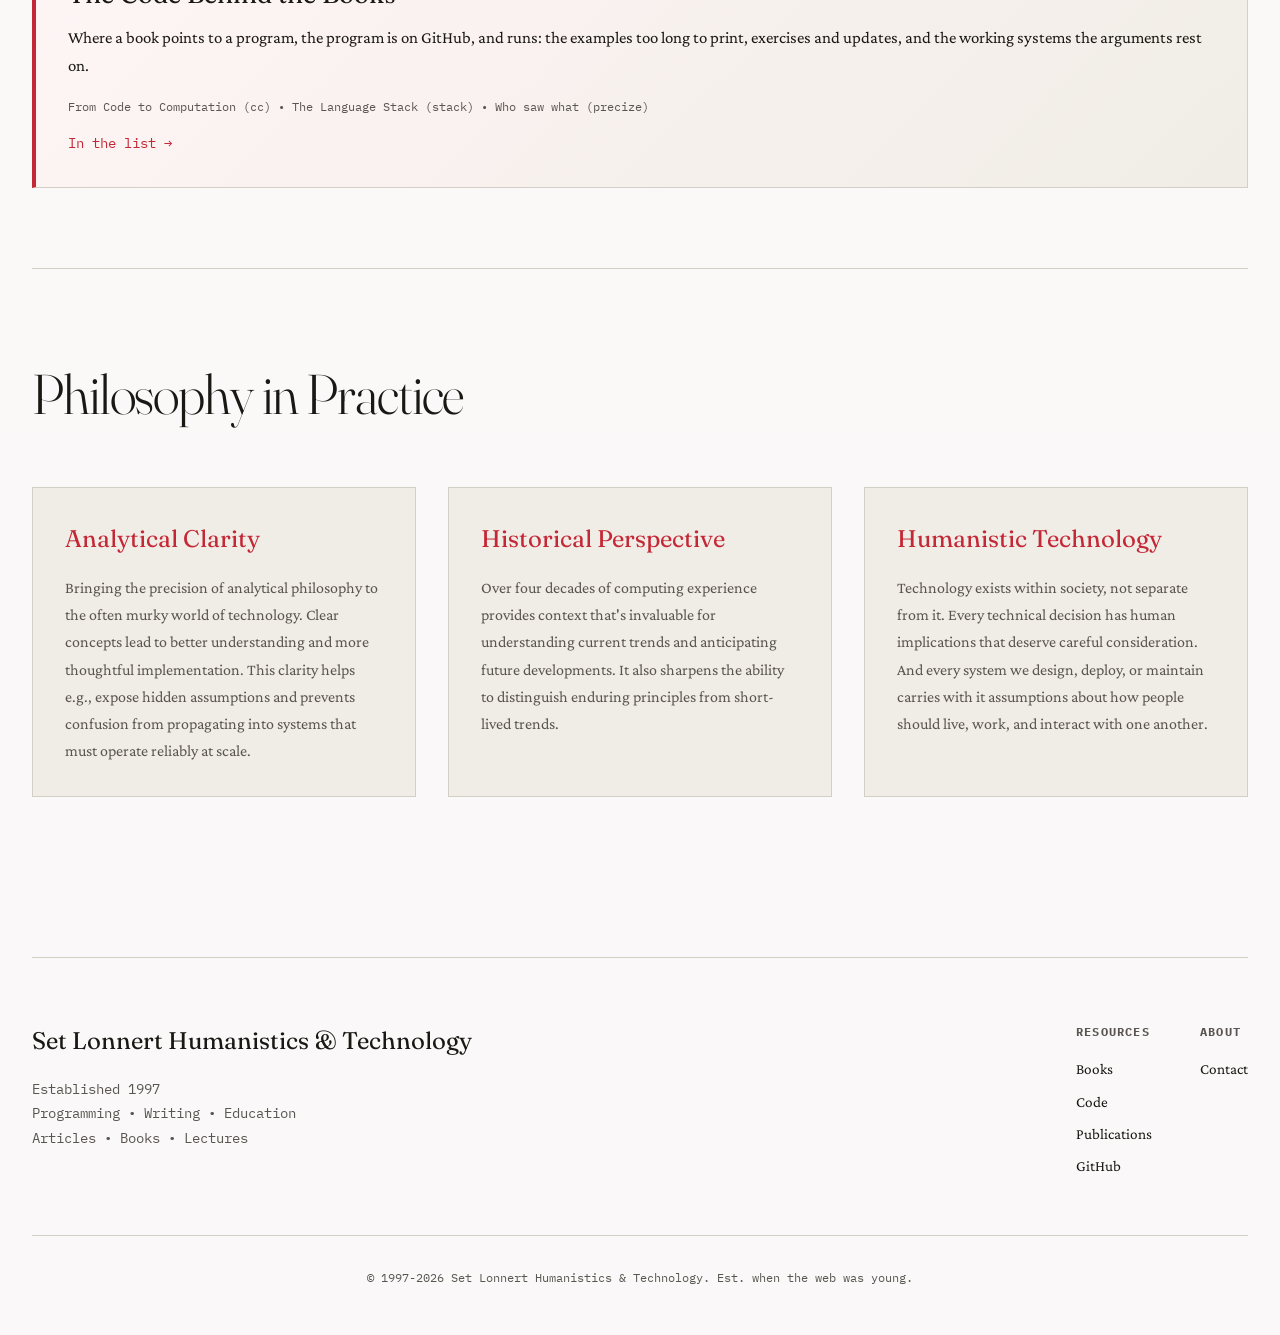
==== commit 0fec1fb4: "A Code section: machines, reconstructions, and the code behind the books The front page has a Code s" ====
--- a/index.html
+++ b/index.html
@@ -17,6 +17,7 @@
             <nav class="site-nav">
                 <a href="index.html" aria-current="page">Front Page</a>
                 <a href="books.html">Books</a>
+                <a href="code.html">Code</a>
             </nav>
         </header>
 
@@ -127,6 +128,58 @@
             </div>
         </section>
 
+        <section class="featured">
+            <h2 class="section-header">Code</h2>
+
+            <div class="series-grid">
+                <a class="series-brief" href="code.html#machines">
+                    <span class="series-count">Virtual machines • With a book</span>
+                    <h3>Machines, Built in the Open</h3>
+                    <p>
+                        A virtual machine is not a black box but a sequence of small, deliberate
+                        choices. Here they are made one at a time: each step is the whole machine
+                        again, with one idea more, and the difference between two steps is the
+                        lesson. From a loop in C to compilers, garbage collection, native code
+                        and a circuit, as in <em>Growing a Machine</em>.
+                    </p>
+                    <p class="series-contents">
+                        grow • vm • e6502
+                    </p>
+                    <span class="series-more">In the list →</span>
+                </a>
+
+                <a class="series-brief" href="code.html#reconstructions">
+                    <span class="series-count">Around 1980 • In a browser tab</span>
+                    <h3>Reconstructions</h3>
+                    <p>
+                        Systems from around 1980, rebuilt from what was published about them
+                        rather than copied, so that they can be run again and read all the way
+                        down: Smalltalk-80 and the Star, the Lisp Machine, early desktop
+                        publishing, the first spreadsheet, a Swedish home computer. Their
+                        constraints explain their solutions.
+                    </p>
+                    <p class="series-contents">
+                        Balloon • Lantern • Galley • Kalkylark • ABC80
+                    </p>
+                    <span class="series-more">In the list →</span>
+                </a>
+
+                <a class="series-brief series-brief-wide" href="code.html#companions">
+                    <span class="series-count">Companions</span>
+                    <h3>The Code Behind the Books</h3>
+                    <p>
+                        Where a book points to a program, the program is on GitHub, and runs:
+                        the examples too long to print, exercises and updates, and the working
+                        systems the arguments rest on.
+                    </p>
+                    <p class="series-contents">
+                        From Code to Computation (cc) • The Language Stack (stack) • Who saw what (precize)
+                    </p>
+                    <span class="series-more">In the list →</span>
+                </a>
+            </div>
+        </section>
+
         <section class="philosophy">
             <h2 class="section-header">Philosophy in Practice</h2>
             <div class="philosophy-grid">
@@ -173,8 +226,9 @@
                     <div class="footer-column">
                         <h5>Resources</h5>
                         <a href="books.html">Books</a>
+                        <a href="code.html">Code</a>
                         <a href="https://feyerabend.github.io/assets/pdfs/publ.pdf" target="_blank">Publications</a>
-                        <a href="https://github.com/Feyerabend/cc/tree/main" target="_blank">GitHub Repository</a>
+                        <a href="https://github.com/Feyerabend" target="_blank">GitHub</a>
                     </div>
                     <div class="footer-column">
                         <h5>About</h5>
